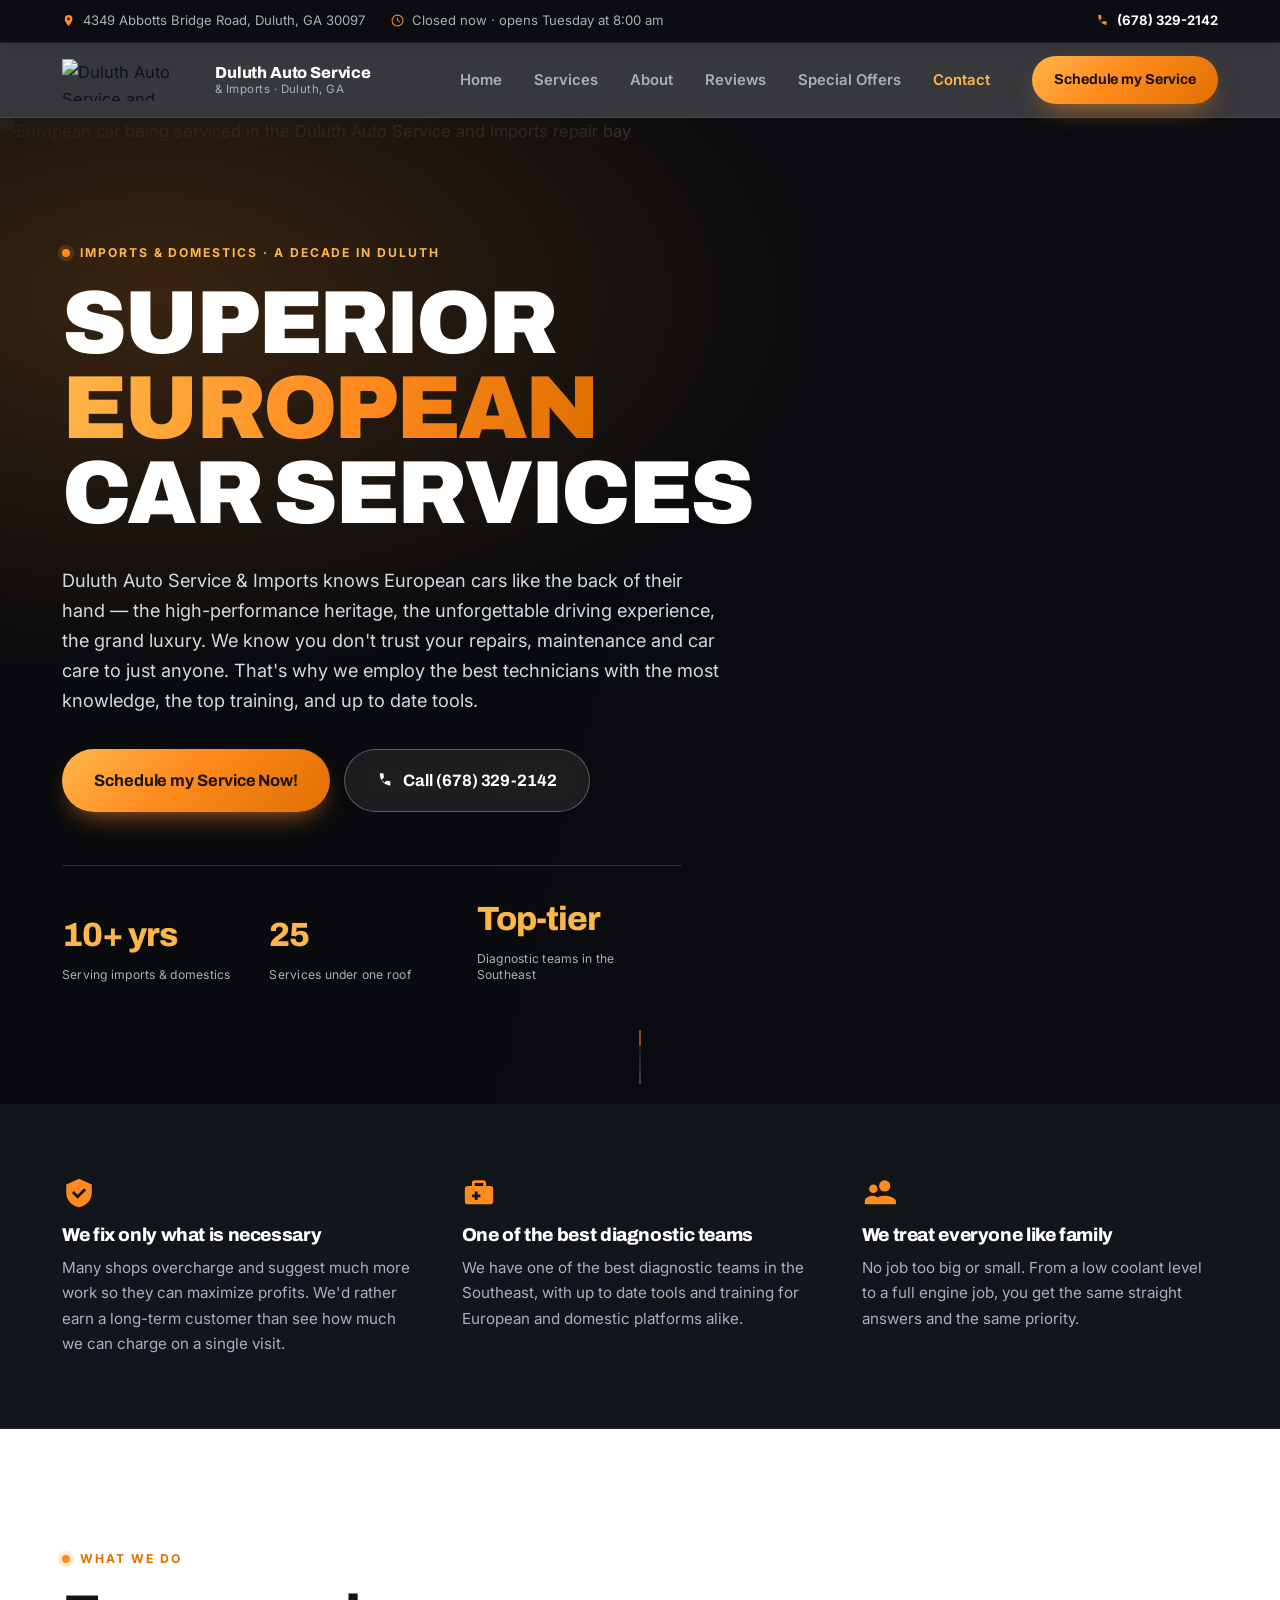
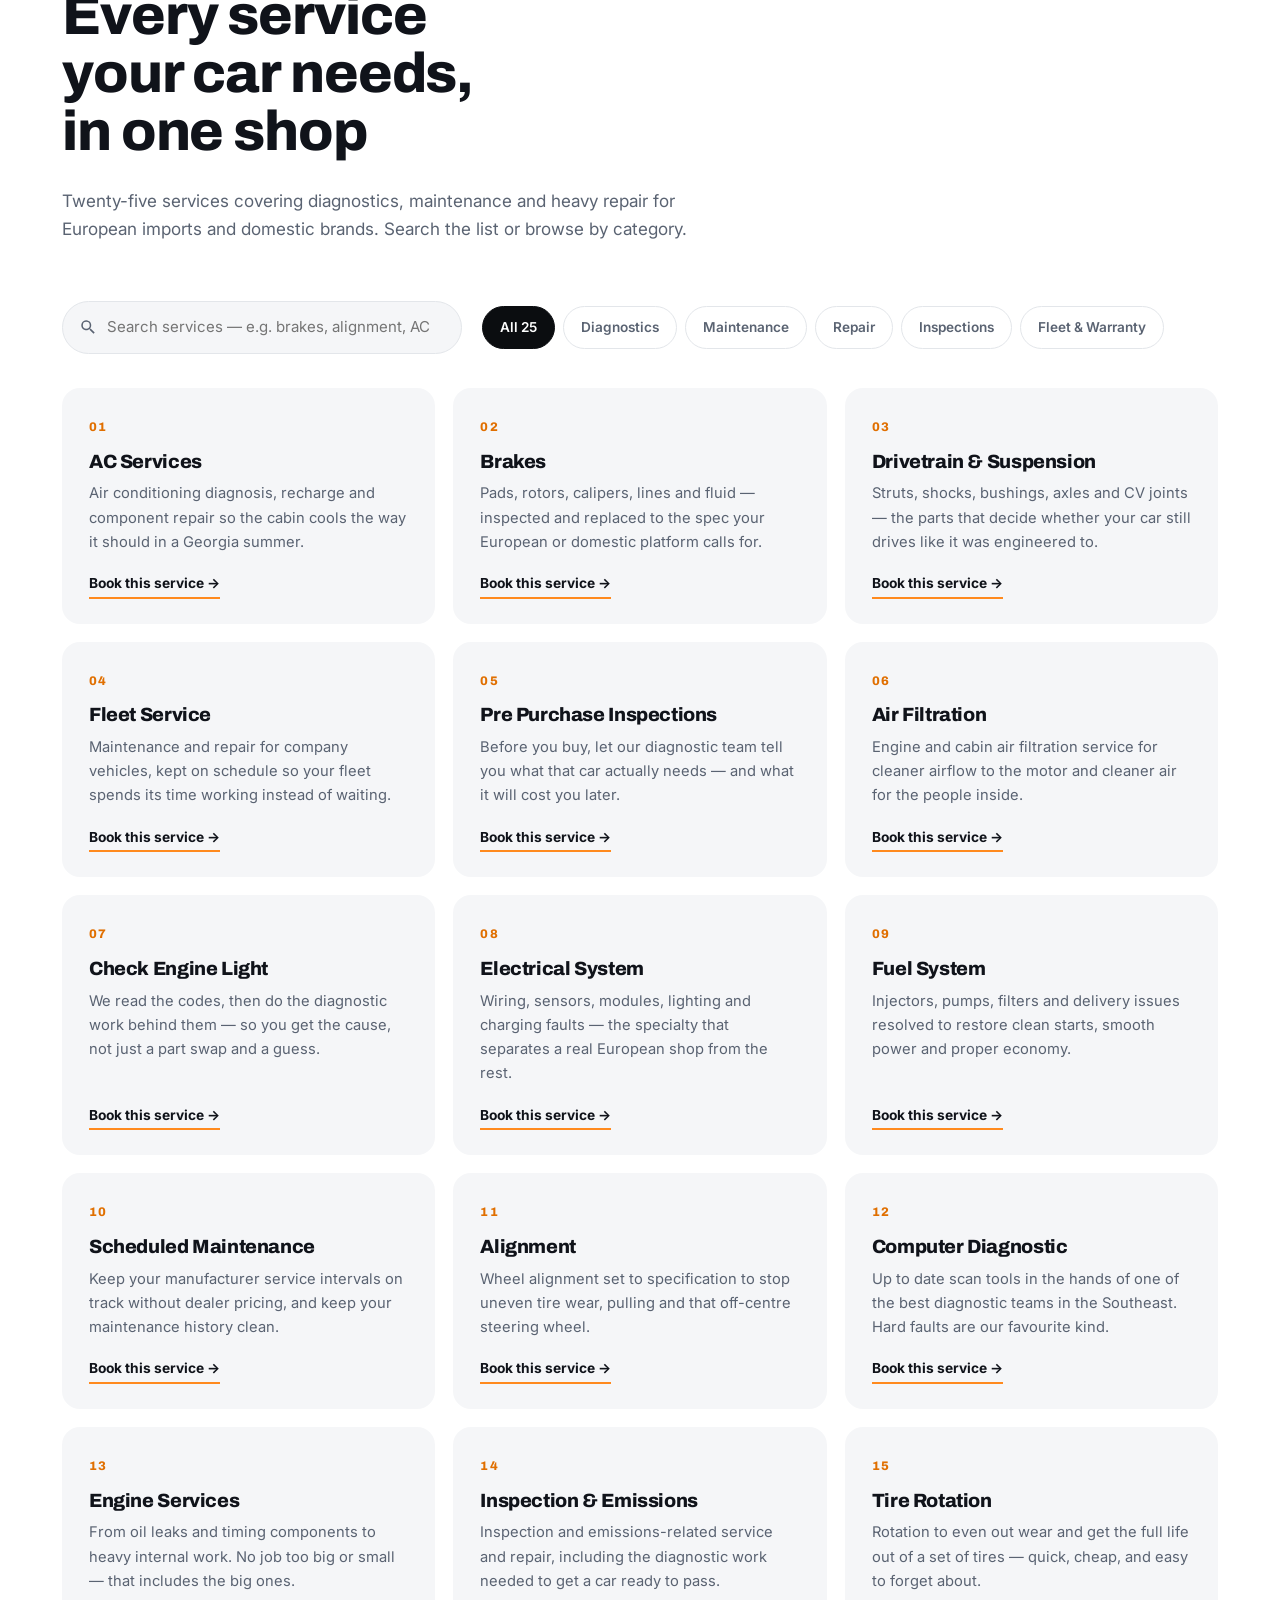
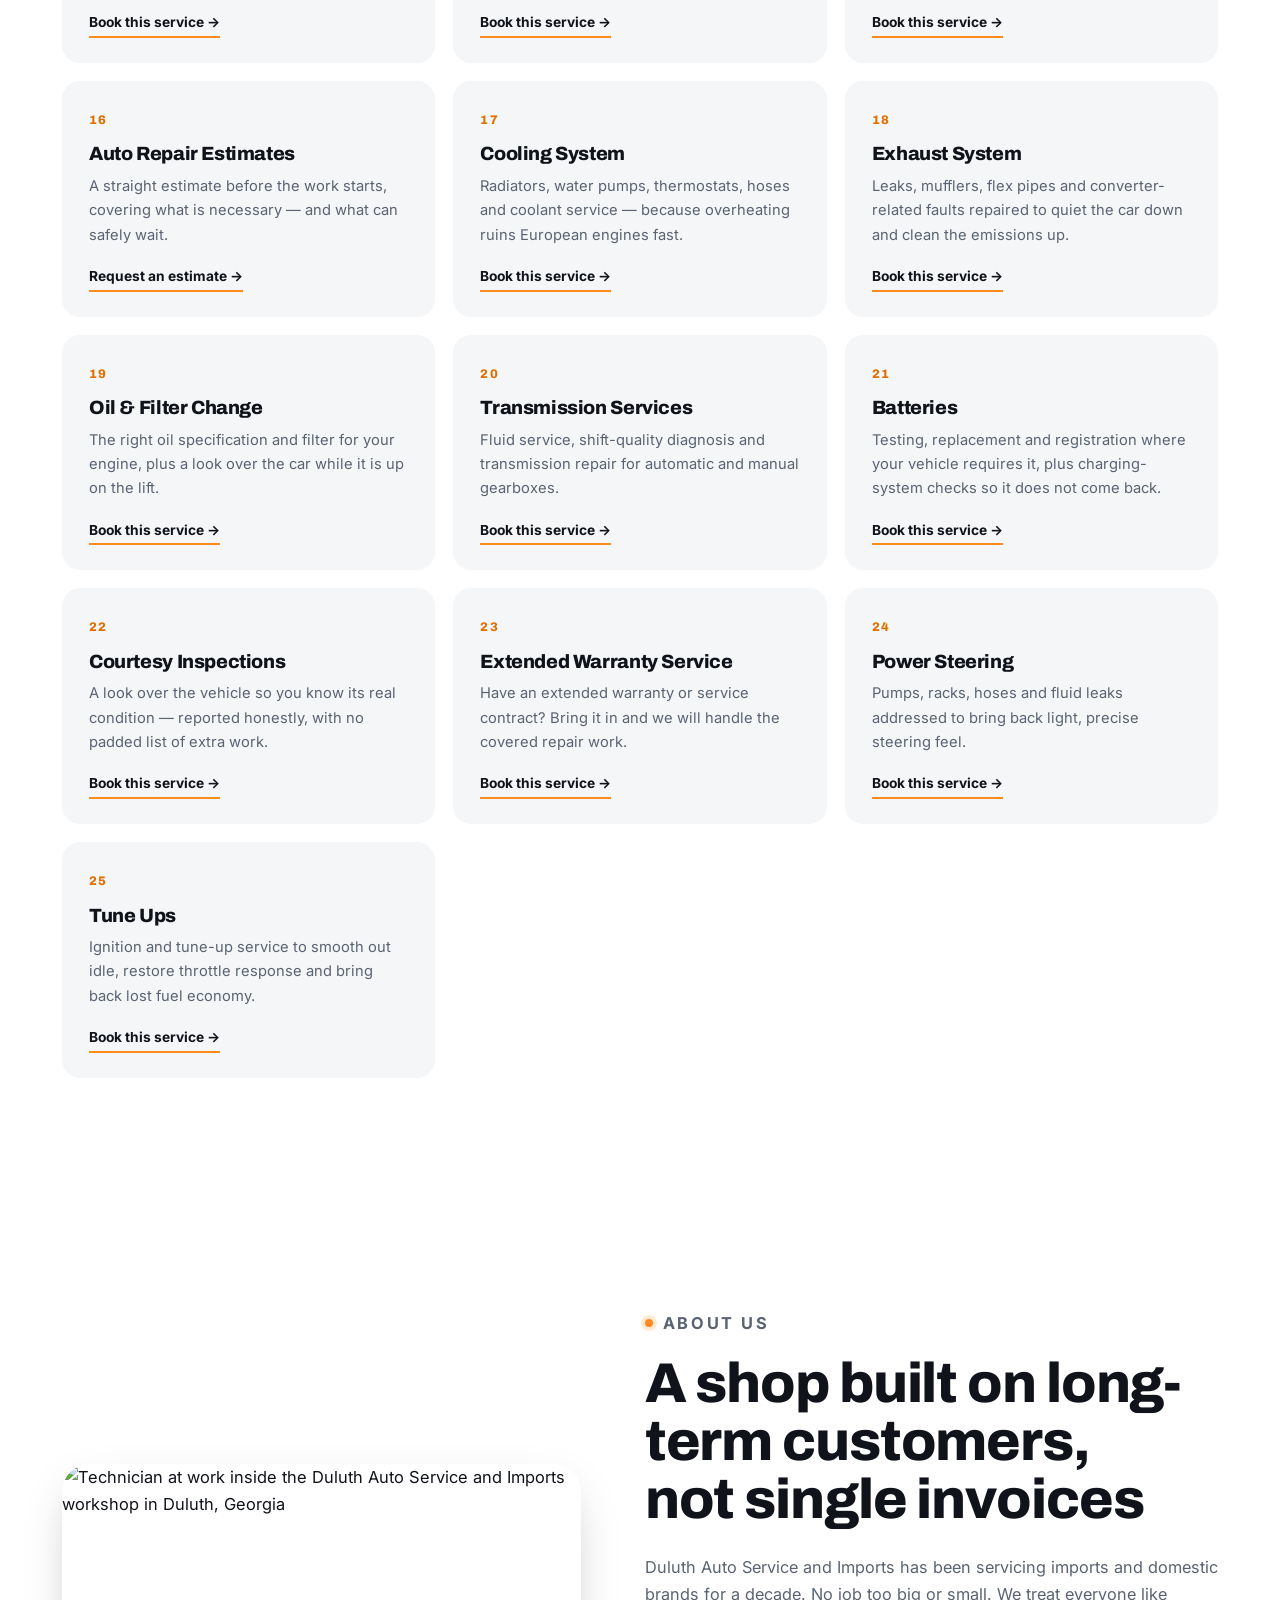
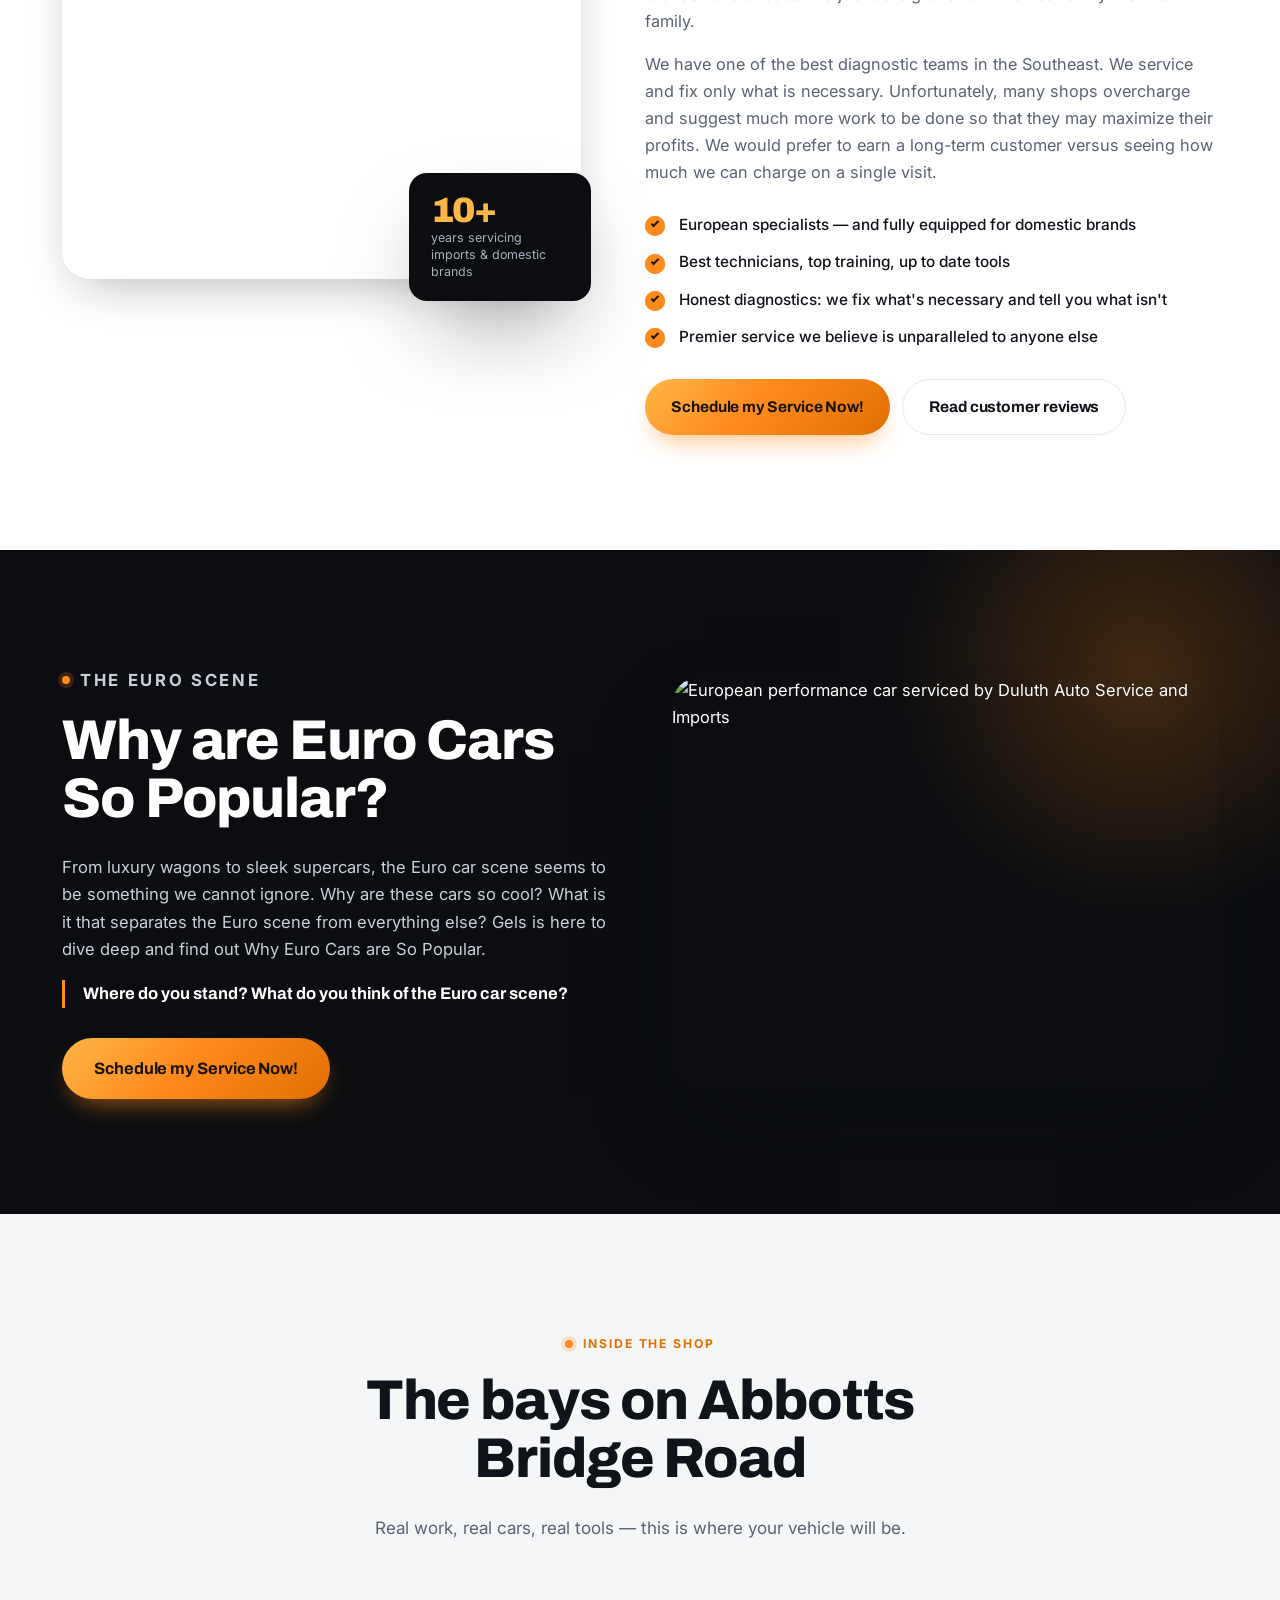
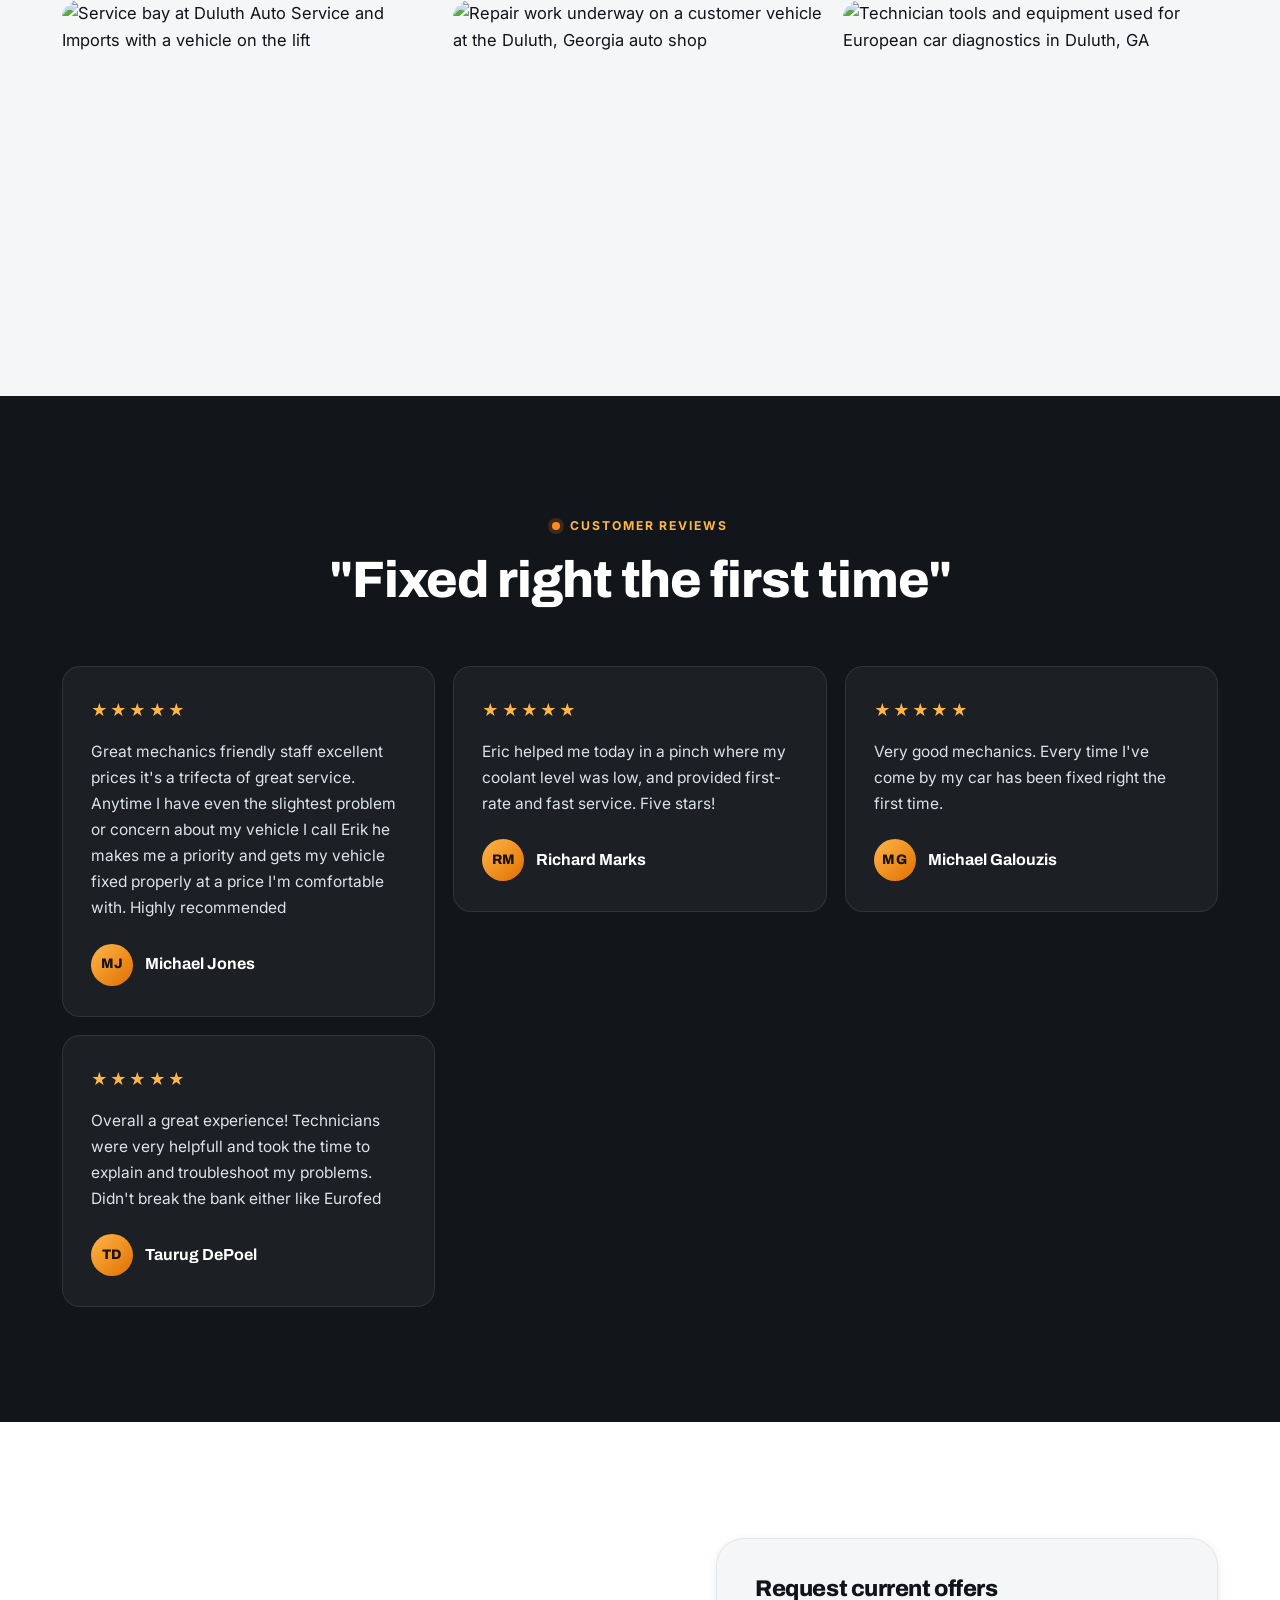
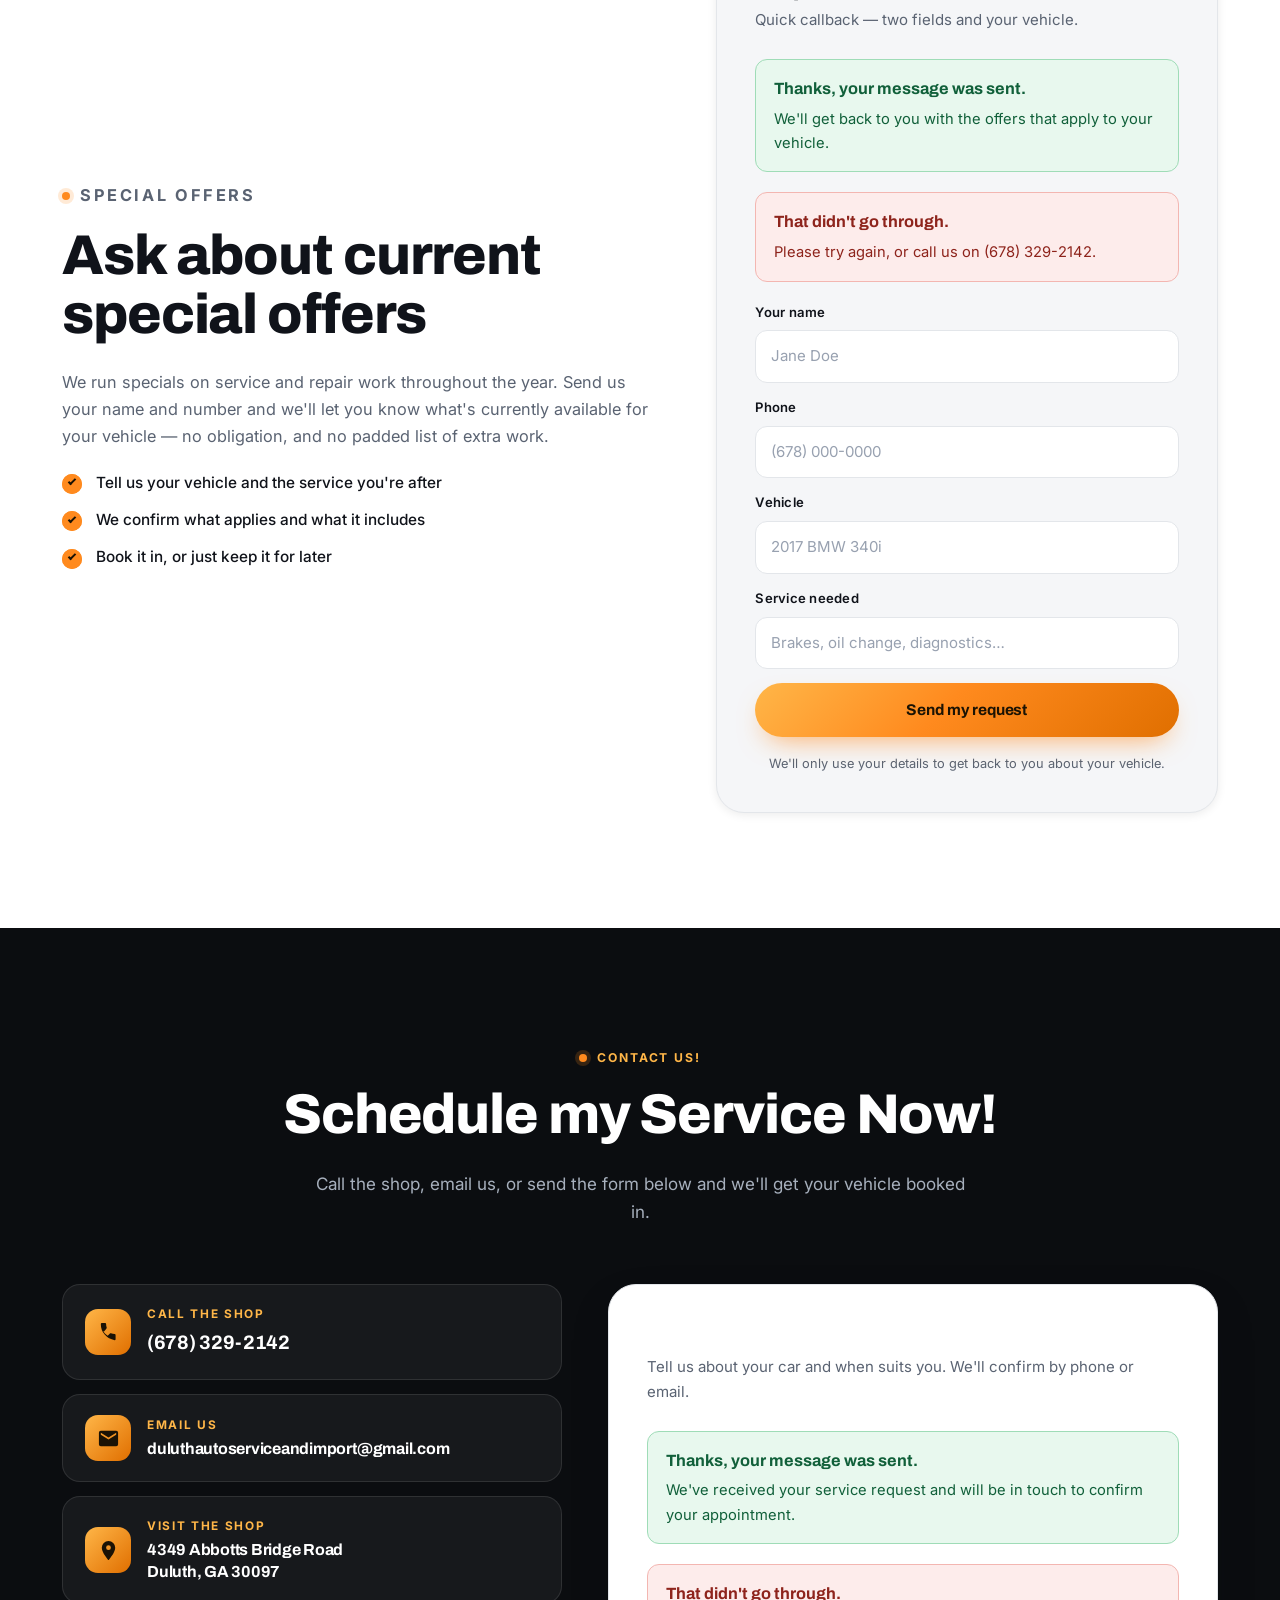
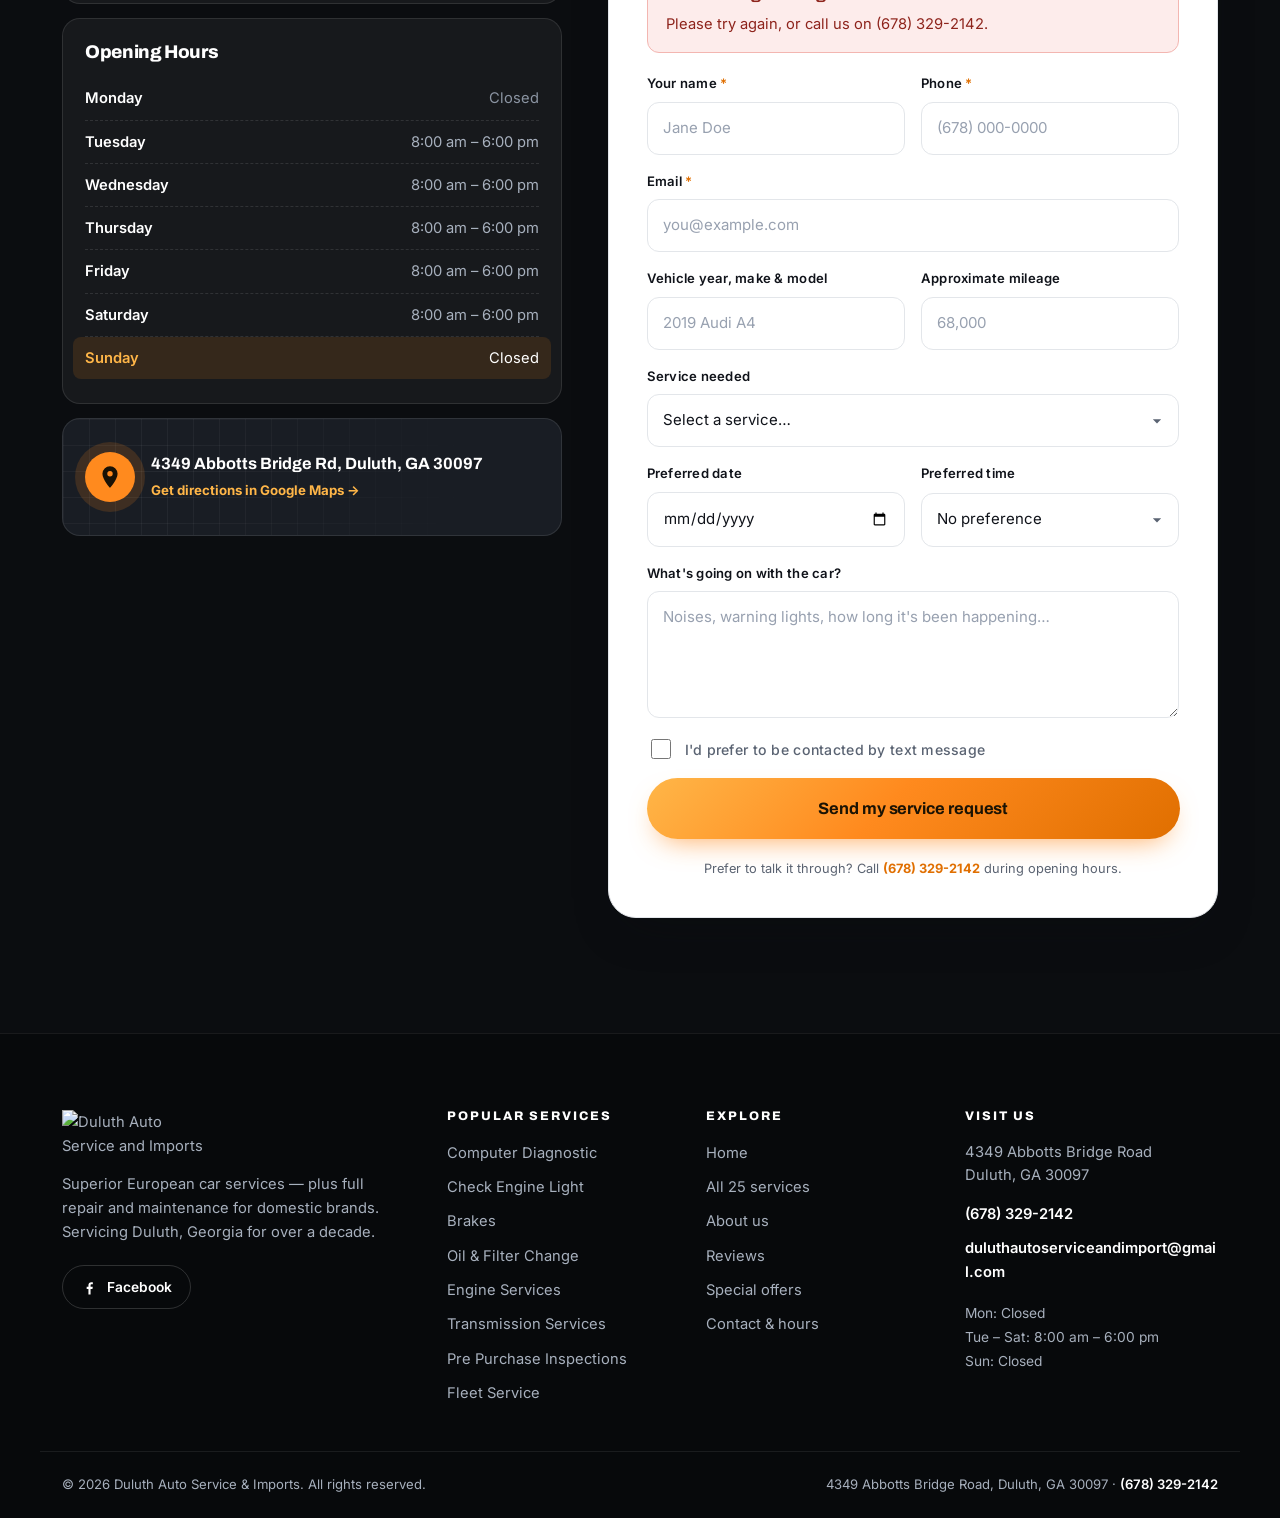
==== index.html @ 10f6bd99 "feat: website redesign" ====
<!DOCTYPE html>
<html lang="en">
<head>
<meta charset="utf-8">
<meta name="viewport" content="width=device-width, initial-scale=1">
<title>Duluth Auto Service &amp; Imports | European &amp; Domestic Auto Repair in Duluth, GA</title>
<meta name="description" content="Superior European car services in Duluth, GA. Duluth Auto Service &amp; Imports has serviced imports and domestic brands for a decade — diagnostics, brakes, engine, transmission, AC and more. Call (678) 329-2142.">
<meta name="keywords" content="European auto repair Duluth GA, import car service, auto diagnostics Duluth, brake repair, oil change, fleet service, pre purchase inspection">
<meta name="author" content="Duluth Auto Service &amp; Imports">
<meta name="theme-color" content="#0d0f12">
<link rel="canonical" href="https://www.myduluthshop.com/">

<!-- Open Graph / social -->
<meta property="og:type" content="website">
<meta property="og:site_name" content="Duluth Auto Service &amp; Imports">
<meta property="og:title" content="Duluth Auto Service &amp; Imports | Superior European Car Services">
<meta property="og:description" content="We employ the best technicians with the most knowledge, the top training, and up to date tools. Premier European and domestic auto service in Duluth, GA.">
<meta property="og:url" content="https://www.myduluthshop.com/">
<meta property="og:image" content="https://images.leadconnectorhq.com/image/f_webp/q_80/r_1200/u_https://assets.cdn.filesafe.space/kmuWt2VIVqgZykAPR1IQ/media/624079d30d799d50f3a5f91d.jpeg">
<meta name="twitter:card" content="summary_large_image">
<meta name="twitter:title" content="Duluth Auto Service &amp; Imports | Superior European Car Services">
<meta name="twitter:description" content="European and domestic auto repair in Duluth, GA. Call (678) 329-2142 to schedule your service.">
<meta name="twitter:image" content="https://images.leadconnectorhq.com/image/f_webp/q_80/r_1200/u_https://assets.cdn.filesafe.space/kmuWt2VIVqgZykAPR1IQ/media/624079d30d799d50f3a5f91d.jpeg">

<!-- Favicon placeholder -->
<link rel="icon" href="favicon.svg" type="image/svg+xml">
<link rel="apple-touch-icon" href="favicon.svg">

<link rel="preconnect" href="https://fonts.googleapis.com">
<link rel="preconnect" href="https://fonts.gstatic.com" crossorigin>
<link href="https://fonts.googleapis.com/css2?family=Archivo:wght@500;600;700;800;900&family=Inter:wght@400;500;600;700&display=swap" rel="stylesheet">
<link rel="stylesheet" href="styles.css">

<script type="application/ld+json">
{
  "@context": "https://schema.org",
  "@type": "AutoRepair",
  "name": "Duluth Auto Service & Imports",
  "description": "European and domestic auto repair, diagnostics and maintenance in Duluth, Georgia.",
  "image": "https://images.leadconnectorhq.com/image/f_webp/q_80/r_1200/u_https://assets.cdn.filesafe.space/kmuWt2VIVqgZykAPR1IQ/media/624079d30d799d50f3a5f91d.jpeg",
  "url": "https://www.myduluthshop.com/",
  "telephone": "+16783292142",
  "email": "duluthautoserviceandimport@gmail.com",
  "address": {
    "@type": "PostalAddress",
    "streetAddress": "4349 Abbotts Bridge Road",
    "addressLocality": "Duluth",
    "addressRegion": "GA",
    "postalCode": "30097",
    "addressCountry": "US"
  },
  "sameAs": ["https://www.facebook.com/DuluthAuto"],
  "openingHoursSpecification": [
    {
      "@type": "OpeningHoursSpecification",
      "dayOfWeek": ["Tuesday", "Wednesday", "Thursday", "Friday", "Saturday"],
      "opens": "08:00",
      "closes": "18:00"
    }
  ]
}
</script>
</head>
<body>

<a class="skip-link" href="#main">Skip to main content</a>

<!-- ============ TOP BAR ============ -->
<div class="topbar">
  <div class="wrap topbar__inner">
    <p class="topbar__item topbar__item--hide-sm">
      <svg class="ico" viewBox="0 0 24 24" aria-hidden="true"><path d="M12 2a7 7 0 0 0-7 7c0 5.25 7 13 7 13s7-7.75 7-13a7 7 0 0 0-7-7zm0 9.5A2.5 2.5 0 1 1 12 6.5a2.5 2.5 0 0 1 0 5z"/></svg>
      4349 Abbotts Bridge Road, Duluth, GA 30097
    </p>
    <p class="topbar__item">
      <svg class="ico" viewBox="0 0 24 24" aria-hidden="true"><path d="M12 1a11 11 0 1 0 0 22 11 11 0 0 0 0-22zm0 2a9 9 0 1 1 0 18 9 9 0 0 1 0-18zm.9 3.5h-1.8v6l5 3 .9-1.5-4.1-2.4V6.5z"/></svg>
      <span id="openStatus" class="openstatus">Tue–Sat · 8:00 am – 6:00 pm</span>
    </p>
    <a class="topbar__item topbar__phone" href="tel:+16783292142">
      <svg class="ico" viewBox="0 0 24 24" aria-hidden="true"><path d="M6.6 10.8c1 1.9 2.7 3.6 4.6 4.6l2.3-2.3c.3-.3.7-.4 1.1-.2 1.2.4 2.5.6 3.8.6.6 0 1 .4 1 1V19c0 .6-.4 1-1 1A17 17 0 0 1 4 3c0-.6.4-1 1-1h3.5c.6 0 1 .4 1 1 0 1.3.2 2.6.6 3.8.1.4 0 .8-.2 1.1l-2.3 2.9z"/></svg>
      (678) 329-2142
    </a>
  </div>
</div>

<!-- ============ HEADER ============ -->
<header class="site-header" id="siteHeader">
  <div class="wrap site-header__inner">
    <a class="brand" href="#top" aria-label="Duluth Auto Service and Imports home">
      <img class="brand__logo"
           src="https://images.leadconnectorhq.com/image/f_webp/q_80/r_320/u_https://assets.cdn.filesafe.space/kmuWt2VIVqgZykAPR1IQ/media/623e46bcfb318ded72434d4e.png"
           srcset="https://images.leadconnectorhq.com/image/f_webp/q_80/r_320/u_https://assets.cdn.filesafe.space/kmuWt2VIVqgZykAPR1IQ/media/623e46bcfb318ded72434d4e.png 320w, https://images.leadconnectorhq.com/image/f_webp/q_80/r_640/u_https://assets.cdn.filesafe.space/kmuWt2VIVqgZykAPR1IQ/media/623e46bcfb318ded72434d4e.png 640w"
           sizes="200px"
           width="200" height="60"
           alt="Duluth Auto Service and Imports logo">
      <span class="brand__text">
        <strong>Duluth Auto Service</strong>
        <em>&amp; Imports · Duluth, GA</em>
      </span>
    </a>

    <nav class="nav" id="primaryNav" aria-label="Primary">
      <ul class="nav__list">
        <li><a class="nav__link" href="#top">Home</a></li>
        <li><a class="nav__link" href="#services">Services</a></li>
        <li><a class="nav__link" href="#about">About</a></li>
        <li><a class="nav__link" href="#reviews">Reviews</a></li>
        <li><a class="nav__link" href="#offers">Special Offers</a></li>
        <li><a class="nav__link" href="#contact">Contact</a></li>
      </ul>
      <a class="btn btn--primary nav__cta" href="#contact">Schedule my Service</a>
    </nav>

    <button class="navtoggle" id="navToggle" type="button" aria-expanded="false" aria-controls="primaryNav" aria-label="Open menu">
      <span></span><span></span><span></span>
    </button>
  </div>
</header>

<main id="main">
  <span id="top"></span>

  <!-- ============ HERO ============ -->
  <section class="hero" aria-labelledby="heroTitle">
    <div class="hero__media">
      <img src="https://images.leadconnectorhq.com/image/f_webp/q_80/r_1200/u_https://assets.cdn.filesafe.space/kmuWt2VIVqgZykAPR1IQ/media/624079d30d799d50f3a5f91d.jpeg"
           srcset="https://images.leadconnectorhq.com/image/f_webp/q_80/r_640/u_https://assets.cdn.filesafe.space/kmuWt2VIVqgZykAPR1IQ/media/624079d30d799d50f3a5f91d.jpeg 640w, https://images.leadconnectorhq.com/image/f_webp/q_80/r_900/u_https://assets.cdn.filesafe.space/kmuWt2VIVqgZykAPR1IQ/media/624079d30d799d50f3a5f91d.jpeg 900w, https://images.leadconnectorhq.com/image/f_webp/q_80/r_1200/u_https://assets.cdn.filesafe.space/kmuWt2VIVqgZykAPR1IQ/media/624079d30d799d50f3a5f91d.jpeg 1200w"
           sizes="100vw"
           width="1200" height="800"
           alt="European car being serviced in the Duluth Auto Service and Imports repair bay"
           fetchpriority="high">
    </div>

    <div class="wrap hero__inner">
      <div class="hero__copy">
        <p class="eyebrow eyebrow--light">
          <span class="eyebrow__dot" aria-hidden="true"></span>
          Imports &amp; domestics · A decade in Duluth
        </p>
        <h1 id="heroTitle" class="hero__title">
          Superior <span class="grad">European</span>
          <br>Car Services
        </h1>
        <p class="hero__lede">
          Duluth Auto Service &amp; Imports knows European cars like the back of their hand — the
          high-performance heritage, the unforgettable driving experience, the grand luxury. We know
          you don't trust your repairs, maintenance and car care to just anyone. That's why we employ
          the best technicians with the most knowledge, the top training, and up to date tools.
        </p>
        <div class="hero__actions">
          <a class="btn btn--primary btn--lg" href="#contact">Schedule my Service Now!</a>
          <a class="btn btn--ghost btn--lg" href="tel:+16783292142">
            <svg class="ico" viewBox="0 0 24 24" aria-hidden="true"><path d="M6.6 10.8c1 1.9 2.7 3.6 4.6 4.6l2.3-2.3c.3-.3.7-.4 1.1-.2 1.2.4 2.5.6 3.8.6.6 0 1 .4 1 1V19c0 .6-.4 1-1 1A17 17 0 0 1 4 3c0-.6.4-1 1-1h3.5c.6 0 1 .4 1 1 0 1.3.2 2.6.6 3.8.1.4 0 .8-.2 1.1l-2.3 2.9z"/></svg>
            Call (678) 329-2142
          </a>
        </div>

        <dl class="hero__stats">
          <div class="hero__stat">
            <dt>Serving imports &amp; domestics</dt>
            <dd>10+ yrs</dd>
          </div>
          <div class="hero__stat">
            <dt>Services under one roof</dt>
            <dd>25</dd>
          </div>
          <div class="hero__stat">
            <dt>Diagnostic teams in the Southeast</dt>
            <dd>Top-tier</dd>
          </div>
        </dl>
      </div>
    </div>

    <div class="hero__scroll" aria-hidden="true">
      <span></span>
    </div>
  </section>

  <!-- ============ VALUE STRIP ============ -->
  <section class="strip" aria-label="Why choose us">
    <div class="wrap strip__grid">
      <article class="strip__item">
        <svg class="strip__ico" viewBox="0 0 24 24" aria-hidden="true"><path d="M12 2 3 6v6c0 5 3.8 9.3 9 10 5.2-.7 9-5 9-10V6l-9-4zm-1 14-4-4 1.4-1.4L11 13.2l4.6-4.6L17 10l-6 6z"/></svg>
        <h3>We fix only what is necessary</h3>
        <p>Many shops overcharge and suggest much more work so they can maximize profits. We'd rather earn a long-term customer than see how much we can charge on a single visit.</p>
      </article>
      <article class="strip__item">
        <svg class="strip__ico" viewBox="0 0 24 24" aria-hidden="true"><path d="M20 7h-3V5a2 2 0 0 0-2-2H9a2 2 0 0 0-2 2v2H4a2 2 0 0 0-2 2v9a2 2 0 0 0 2 2h16a2 2 0 0 0 2-2V9a2 2 0 0 0-2-2zM9 5h6v2H9V5zm4 10h-2v2h-2v-2H7v-2h2v-2h2v2h2v2z"/></svg>
        <h3>One of the best diagnostic teams</h3>
        <p>We have one of the best diagnostic teams in the Southeast, with up to date tools and training for European and domestic platforms alike.</p>
      </article>
      <article class="strip__item">
        <svg class="strip__ico" viewBox="0 0 24 24" aria-hidden="true"><path d="M16 11a4 4 0 1 0-4-4 4 4 0 0 0 4 4zm-8 1a3 3 0 1 0-3-3 3 3 0 0 0 3 3zm0 2c-2.3 0-6 1.2-6 3.5V20h8v-2.5c0-.9.4-1.7 1-2.4A11 11 0 0 0 8 14zm8 0c-2.7 0-8 1.3-8 4v2h16v-2c0-2.7-5.3-4-8-4z"/></svg>
        <h3>We treat everyone like family</h3>
        <p>No job too big or small. From a low coolant level to a full engine job, you get the same straight answers and the same priority.</p>
      </article>
    </div>
  </section>

  <!-- ============ SERVICES ============ -->
  <section class="section section--services" id="services" aria-labelledby="servicesTitle">
    <div class="wrap">
      <header class="sechead">
        <p class="eyebrow"><span class="eyebrow__dot" aria-hidden="true"></span> What we do</p>
        <h2 id="servicesTitle" class="sechead__title">Every service your car needs,<br>in one shop</h2>
        <p class="sechead__lede">
          Twenty-five services covering diagnostics, maintenance and heavy repair for European
          imports and domestic brands. Search the list or browse by category.
        </p>
      </header>

      <div class="svc-tools">
        <div class="svc-search">
          <svg class="ico" viewBox="0 0 24 24" aria-hidden="true"><path d="M15.5 14h-.8l-.3-.3a6.5 6.5 0 1 0-.7.7l.3.3v.8l5 5 1.5-1.5-5-5zm-6 0a4.5 4.5 0 1 1 0-9 4.5 4.5 0 0 1 0 9z"/></svg>
          <label class="sr-only" for="svcSearch">Search services</label>
          <input id="svcSearch" type="search" placeholder="Search services — e.g. brakes, alignment, AC…" autocomplete="off">
        </div>
        <div class="svc-filters" role="group" aria-label="Filter services by category">
          <button class="chip is-active" type="button" data-filter="all">All 25</button>
          <button class="chip" type="button" data-filter="diagnostics">Diagnostics</button>
          <button class="chip" type="button" data-filter="maintenance">Maintenance</button>
          <button class="chip" type="button" data-filter="repair">Repair</button>
          <button class="chip" type="button" data-filter="inspections">Inspections</button>
          <button class="chip" type="button" data-filter="fleet">Fleet &amp; Warranty</button>
        </div>
      </div>

      <ul class="svc-grid" id="svcGrid">
        <li class="svc" data-cat="repair" data-name="AC Services air conditioning cooling cabin">
          <span class="svc__num">01</span>
          <h3 class="svc__title">AC Services</h3>
          <p class="svc__text">Air conditioning diagnosis, recharge and component repair so the cabin cools the way it should in a Georgia summer.</p>
          <a class="svc__link" href="#contact">Book this service</a>
        </li>
        <li class="svc" data-cat="repair" data-name="Brakes pads rotors calipers stopping">
          <span class="svc__num">02</span>
          <h3 class="svc__title">Brakes</h3>
          <p class="svc__text">Pads, rotors, calipers, lines and fluid — inspected and replaced to the spec your European or domestic platform calls for.</p>
          <a class="svc__link" href="#contact">Book this service</a>
        </li>
        <li class="svc" data-cat="repair" data-name="Drivetrain Suspension struts shocks axles CV">
          <span class="svc__num">03</span>
          <h3 class="svc__title">Drivetrain &amp; Suspension</h3>
          <p class="svc__text">Struts, shocks, bushings, axles and CV joints — the parts that decide whether your car still drives like it was engineered to.</p>
          <a class="svc__link" href="#contact">Book this service</a>
        </li>
        <li class="svc" data-cat="fleet" data-name="Fleet Service commercial vans company vehicles">
          <span class="svc__num">04</span>
          <h3 class="svc__title">Fleet Service</h3>
          <p class="svc__text">Maintenance and repair for company vehicles, kept on schedule so your fleet spends its time working instead of waiting.</p>
          <a class="svc__link" href="#contact">Book this service</a>
        </li>
        <li class="svc" data-cat="inspections" data-name="Pre Purchase Inspections used car buying check">
          <span class="svc__num">05</span>
          <h3 class="svc__title">Pre Purchase Inspections</h3>
          <p class="svc__text">Before you buy, let our diagnostic team tell you what that car actually needs — and what it will cost you later.</p>
          <a class="svc__link" href="#contact">Book this service</a>
        </li>
        <li class="svc" data-cat="maintenance" data-name="Air Filtration cabin engine air filter">
          <span class="svc__num">06</span>
          <h3 class="svc__title">Air Filtration</h3>
          <p class="svc__text">Engine and cabin air filtration service for cleaner airflow to the motor and cleaner air for the people inside.</p>
          <a class="svc__link" href="#contact">Book this service</a>
        </li>
        <li class="svc" data-cat="diagnostics" data-name="Check Engine Light warning codes scan">
          <span class="svc__num">07</span>
          <h3 class="svc__title">Check Engine Light</h3>
          <p class="svc__text">We read the codes, then do the diagnostic work behind them — so you get the cause, not just a part swap and a guess.</p>
          <a class="svc__link" href="#contact">Book this service</a>
        </li>
        <li class="svc" data-cat="diagnostics" data-name="Electrical System wiring sensors modules lighting">
          <span class="svc__num">08</span>
          <h3 class="svc__title">Electrical System</h3>
          <p class="svc__text">Wiring, sensors, modules, lighting and charging faults — the specialty that separates a real European shop from the rest.</p>
          <a class="svc__link" href="#contact">Book this service</a>
        </li>
        <li class="svc" data-cat="repair" data-name="Fuel System injectors pump filter delivery">
          <span class="svc__num">09</span>
          <h3 class="svc__title">Fuel System</h3>
          <p class="svc__text">Injectors, pumps, filters and delivery issues resolved to restore clean starts, smooth power and proper economy.</p>
          <a class="svc__link" href="#contact">Book this service</a>
        </li>
        <li class="svc" data-cat="maintenance" data-name="Scheduled Maintenance factory service intervals">
          <span class="svc__num">10</span>
          <h3 class="svc__title">Scheduled Maintenance</h3>
          <p class="svc__text">Keep your manufacturer service intervals on track without dealer pricing, and keep your maintenance history clean.</p>
          <a class="svc__link" href="#contact">Book this service</a>
        </li>
        <li class="svc" data-cat="repair" data-name="Alignment wheel alignment steering tire wear">
          <span class="svc__num">11</span>
          <h3 class="svc__title">Alignment</h3>
          <p class="svc__text">Wheel alignment set to specification to stop uneven tire wear, pulling and that off-centre steering wheel.</p>
          <a class="svc__link" href="#contact">Book this service</a>
        </li>
        <li class="svc" data-cat="diagnostics" data-name="Computer Diagnostic scan tool module coding">
          <span class="svc__num">12</span>
          <h3 class="svc__title">Computer Diagnostic</h3>
          <p class="svc__text">Up to date scan tools in the hands of one of the best diagnostic teams in the Southeast. Hard faults are our favourite kind.</p>
          <a class="svc__link" href="#contact">Book this service</a>
        </li>
        <li class="svc" data-cat="repair" data-name="Engine Services timing gaskets leaks rebuild">
          <span class="svc__num">13</span>
          <h3 class="svc__title">Engine Services</h3>
          <p class="svc__text">From oil leaks and timing components to heavy internal work. No job too big or small — that includes the big ones.</p>
          <a class="svc__link" href="#contact">Book this service</a>
        </li>
        <li class="svc" data-cat="inspections" data-name="Inspection Emissions Georgia test">
          <span class="svc__num">14</span>
          <h3 class="svc__title">Inspection &amp; Emissions</h3>
          <p class="svc__text">Inspection and emissions-related service and repair, including the diagnostic work needed to get a car ready to pass.</p>
          <a class="svc__link" href="#contact">Book this service</a>
        </li>
        <li class="svc" data-cat="maintenance" data-name="Tire Rotation tires balance wear">
          <span class="svc__num">15</span>
          <h3 class="svc__title">Tire Rotation</h3>
          <p class="svc__text">Rotation to even out wear and get the full life out of a set of tires — quick, cheap, and easy to forget about.</p>
          <a class="svc__link" href="#contact">Book this service</a>
        </li>
        <li class="svc" data-cat="inspections" data-name="Auto Repair Estimates quote pricing">
          <span class="svc__num">16</span>
          <h3 class="svc__title">Auto Repair Estimates</h3>
          <p class="svc__text">A straight estimate before the work starts, covering what is necessary — and what can safely wait.</p>
          <a class="svc__link" href="#contact">Request an estimate</a>
        </li>
        <li class="svc" data-cat="repair" data-name="Cooling System radiator coolant water pump overheating">
          <span class="svc__num">17</span>
          <h3 class="svc__title">Cooling System</h3>
          <p class="svc__text">Radiators, water pumps, thermostats, hoses and coolant service — because overheating ruins European engines fast.</p>
          <a class="svc__link" href="#contact">Book this service</a>
        </li>
        <li class="svc" data-cat="repair" data-name="Exhaust System muffler catalytic converter leak">
          <span class="svc__num">18</span>
          <h3 class="svc__title">Exhaust System</h3>
          <p class="svc__text">Leaks, mufflers, flex pipes and converter-related faults repaired to quiet the car down and clean the emissions up.</p>
          <a class="svc__link" href="#contact">Book this service</a>
        </li>
        <li class="svc" data-cat="maintenance" data-name="Oil Filter Change synthetic service">
          <span class="svc__num">19</span>
          <h3 class="svc__title">Oil &amp; Filter Change</h3>
          <p class="svc__text">The right oil specification and filter for your engine, plus a look over the car while it is up on the lift.</p>
          <a class="svc__link" href="#contact">Book this service</a>
        </li>
        <li class="svc" data-cat="repair" data-name="Transmission Services fluid service shifting gearbox">
          <span class="svc__num">20</span>
          <h3 class="svc__title">Transmission Services</h3>
          <p class="svc__text">Fluid service, shift-quality diagnosis and transmission repair for automatic and manual gearboxes.</p>
          <a class="svc__link" href="#contact">Book this service</a>
        </li>
        <li class="svc" data-cat="maintenance" data-name="Batteries battery charging starting no start">
          <span class="svc__num">21</span>
          <h3 class="svc__title">Batteries</h3>
          <p class="svc__text">Testing, replacement and registration where your vehicle requires it, plus charging-system checks so it does not come back.</p>
          <a class="svc__link" href="#contact">Book this service</a>
        </li>
        <li class="svc" data-cat="inspections" data-name="Courtesy Inspections free check over">
          <span class="svc__num">22</span>
          <h3 class="svc__title">Courtesy Inspections</h3>
          <p class="svc__text">A look over the vehicle so you know its real condition — reported honestly, with no padded list of extra work.</p>
          <a class="svc__link" href="#contact">Book this service</a>
        </li>
        <li class="svc" data-cat="fleet" data-name="Extended Warranty Service third party claims">
          <span class="svc__num">23</span>
          <h3 class="svc__title">Extended Warranty Service</h3>
          <p class="svc__text">Have an extended warranty or service contract? Bring it in and we will handle the covered repair work.</p>
          <a class="svc__link" href="#contact">Book this service</a>
        </li>
        <li class="svc" data-cat="repair" data-name="Power Steering rack pump fluid leak">
          <span class="svc__num">24</span>
          <h3 class="svc__title">Power Steering</h3>
          <p class="svc__text">Pumps, racks, hoses and fluid leaks addressed to bring back light, precise steering feel.</p>
          <a class="svc__link" href="#contact">Book this service</a>
        </li>
        <li class="svc" data-cat="maintenance" data-name="Tune Ups spark plugs ignition performance">
          <span class="svc__num">25</span>
          <h3 class="svc__title">Tune Ups</h3>
          <p class="svc__text">Ignition and tune-up service to smooth out idle, restore throttle response and bring back lost fuel economy.</p>
          <a class="svc__link" href="#contact">Book this service</a>
        </li>
      </ul>

      <p class="svc-empty" id="svcEmpty" hidden>
        No service matches that search. <a href="#contact">Tell us what your car needs</a> and we'll take a look.
      </p>
    </div>
  </section>

  <!-- ============ ABOUT ============ -->
  <section class="section section--about" id="about" aria-labelledby="aboutTitle">
    <div class="wrap about__grid">
      <div class="about__media">
        <img src="https://images.leadconnectorhq.com/image/f_webp/q_80/r_900/u_https://assets.cdn.filesafe.space/kmuWt2VIVqgZykAPR1IQ/media/62407d690d799d8069a5fa3f.jpeg"
             srcset="https://images.leadconnectorhq.com/image/f_webp/q_80/r_640/u_https://assets.cdn.filesafe.space/kmuWt2VIVqgZykAPR1IQ/media/62407d690d799d8069a5fa3f.jpeg 640w, https://images.leadconnectorhq.com/image/f_webp/q_80/r_900/u_https://assets.cdn.filesafe.space/kmuWt2VIVqgZykAPR1IQ/media/62407d690d799d8069a5fa3f.jpeg 900w, https://images.leadconnectorhq.com/image/f_webp/q_80/r_1200/u_https://assets.cdn.filesafe.space/kmuWt2VIVqgZykAPR1IQ/media/62407d690d799d8069a5fa3f.jpeg 1200w"
             sizes="(max-width: 900px) 100vw, 46vw"
             width="900" height="700"
             loading="lazy"
             alt="Technician at work inside the Duluth Auto Service and Imports workshop in Duluth, Georgia">
        <div class="about__badge">
          <strong>10+</strong>
          <span>years servicing imports &amp; domestic brands</span>
        </div>
      </div>

      <div class="about__copy">
        <p class="eyebrow"><span class="eyebrow__dot" aria-hidden="true"></span> About us</p>
        <h2 class="sechead__title">A shop built on long-term customers,<br>not single invoices</h2>
        <p>
          Duluth Auto Service and Imports has been servicing imports and domestic brands for a decade.
          No job too big or small. We treat everyone like family.
        </p>
        <p>
          We have one of the best diagnostic teams in the Southeast. We service and fix only what is
          necessary. Unfortunately, many shops overcharge and suggest much more work to be done so that
          they may maximize their profits. We would prefer to earn a long-term customer versus seeing
          how much we can charge on a single visit.
        </p>
        <ul class="ticks">
          <li>European specialists — and fully equipped for domestic brands</li>
          <li>Best technicians, top training, up to date tools</li>
          <li>Honest diagnostics: we fix what's necessary and tell you what isn't</li>
          <li>Premier service we believe is unparalleled to anyone else</li>
        </ul>
        <div class="about__actions">
          <a class="btn btn--primary" href="#contact">Schedule my Service Now!</a>
          <a class="btn btn--line" href="#reviews">Read customer reviews</a>
        </div>
      </div>
    </div>
  </section>

  <!-- ============ EURO FEATURE ============ -->
  <section class="section section--euro" aria-labelledby="euroTitle">
    <div class="wrap euro__grid">
      <div class="euro__copy">
        <p class="eyebrow eyebrow--light"><span class="eyebrow__dot" aria-hidden="true"></span> The Euro scene</p>
        <h2 id="euroTitle" class="sechead__title">Why are Euro Cars<br>So Popular?</h2>
        <p>
          From luxury wagons to sleek supercars, the Euro car scene seems to be something we cannot
          ignore. Why are these cars so cool? What is it that separates the Euro scene from everything
          else? Gels is here to dive deep and find out Why Euro Cars are So Popular.
        </p>
        <p class="euro__ask">Where do you stand? What do you think of the Euro car scene?</p>
        <a class="btn btn--primary btn--lg" href="#contact">Schedule my Service Now!</a>
      </div>
      <div class="euro__media">
        <img src="https://images.leadconnectorhq.com/image/f_webp/q_80/r_900/u_https://assets.cdn.filesafe.space/kmuWt2VIVqgZykAPR1IQ/media/623a3339c6aa203ff26367ad.jpeg"
             srcset="https://images.leadconnectorhq.com/image/f_webp/q_80/r_640/u_https://assets.cdn.filesafe.space/kmuWt2VIVqgZykAPR1IQ/media/623a3339c6aa203ff26367ad.jpeg 640w, https://images.leadconnectorhq.com/image/f_webp/q_80/r_900/u_https://assets.cdn.filesafe.space/kmuWt2VIVqgZykAPR1IQ/media/623a3339c6aa203ff26367ad.jpeg 900w, https://images.leadconnectorhq.com/image/f_webp/q_80/r_1200/u_https://assets.cdn.filesafe.space/kmuWt2VIVqgZykAPR1IQ/media/623a3339c6aa203ff26367ad.jpeg 1200w"
             sizes="(max-width: 900px) 100vw, 48vw"
             width="900" height="650"
             loading="lazy"
             alt="European performance car serviced by Duluth Auto Service and Imports">
      </div>
    </div>
  </section>

  <!-- ============ SHOP GALLERY ============ -->
  <section class="section section--gallery" aria-labelledby="galleryTitle">
    <div class="wrap">
      <header class="sechead sechead--center">
        <p class="eyebrow"><span class="eyebrow__dot" aria-hidden="true"></span> Inside the shop</p>
        <h2 id="galleryTitle" class="sechead__title">The bays on Abbotts Bridge Road</h2>
        <p class="sechead__lede">Real work, real cars, real tools — this is where your vehicle will be.</p>
      </header>

      <div class="gallery">
        <figure class="gallery__item">
          <img src="https://images.leadconnectorhq.com/image/f_webp/q_80/r_768/u_https://assets.cdn.filesafe.space/kmuWt2VIVqgZykAPR1IQ/media/62407cb80d799da77ca5f980.jpeg"
               srcset="https://images.leadconnectorhq.com/image/f_webp/q_80/r_640/u_https://assets.cdn.filesafe.space/kmuWt2VIVqgZykAPR1IQ/media/62407cb80d799da77ca5f980.jpeg 640w, https://images.leadconnectorhq.com/image/f_webp/q_80/r_768/u_https://assets.cdn.filesafe.space/kmuWt2VIVqgZykAPR1IQ/media/62407cb80d799da77ca5f980.jpeg 768w, https://images.leadconnectorhq.com/image/f_webp/q_80/r_900/u_https://assets.cdn.filesafe.space/kmuWt2VIVqgZykAPR1IQ/media/62407cb80d799da77ca5f980.jpeg 900w"
               sizes="(max-width: 700px) 100vw, 33vw"
               width="768" height="560" loading="lazy"
               alt="Service bay at Duluth Auto Service and Imports with a vehicle on the lift">
        </figure>
        <figure class="gallery__item">
          <img src="https://images.leadconnectorhq.com/image/f_webp/q_80/r_768/u_https://assets.cdn.filesafe.space/kmuWt2VIVqgZykAPR1IQ/media/62407d050d799d176ba5fa3e.jpeg"
               srcset="https://images.leadconnectorhq.com/image/f_webp/q_80/r_640/u_https://assets.cdn.filesafe.space/kmuWt2VIVqgZykAPR1IQ/media/62407d050d799d176ba5fa3e.jpeg 640w, https://images.leadconnectorhq.com/image/f_webp/q_80/r_768/u_https://assets.cdn.filesafe.space/kmuWt2VIVqgZykAPR1IQ/media/62407d050d799d176ba5fa3e.jpeg 768w, https://images.leadconnectorhq.com/image/f_webp/q_80/r_900/u_https://assets.cdn.filesafe.space/kmuWt2VIVqgZykAPR1IQ/media/62407d050d799d176ba5fa3e.jpeg 900w"
               sizes="(max-width: 700px) 100vw, 33vw"
               width="768" height="560" loading="lazy"
               alt="Repair work underway on a customer vehicle at the Duluth, Georgia auto shop">
        </figure>
        <figure class="gallery__item">
          <img src="https://images.leadconnectorhq.com/image/f_webp/q_80/r_768/u_https://assets.cdn.filesafe.space/kmuWt2VIVqgZykAPR1IQ/media/62407d050d799d69d3a5fa3d.jpeg"
               srcset="https://images.leadconnectorhq.com/image/f_webp/q_80/r_640/u_https://assets.cdn.filesafe.space/kmuWt2VIVqgZykAPR1IQ/media/62407d050d799d69d3a5fa3d.jpeg 640w, https://images.leadconnectorhq.com/image/f_webp/q_80/r_768/u_https://assets.cdn.filesafe.space/kmuWt2VIVqgZykAPR1IQ/media/62407d050d799d69d3a5fa3d.jpeg 768w, https://images.leadconnectorhq.com/image/f_webp/q_80/r_900/u_https://assets.cdn.filesafe.space/kmuWt2VIVqgZykAPR1IQ/media/62407d050d799d69d3a5fa3d.jpeg 900w"
               sizes="(max-width: 700px) 100vw, 33vw"
               width="768" height="560" loading="lazy"
               alt="Technician tools and equipment used for European car diagnostics in Duluth, GA">
        </figure>
      </div>
    </div>
  </section>

  <!-- ============ REVIEWS ============ -->
  <section class="section section--reviews" id="reviews" aria-labelledby="reviewsTitle">
    <div class="wrap">
      <header class="sechead sechead--center">
        <p class="eyebrow eyebrow--light"><span class="eyebrow__dot" aria-hidden="true"></span> Customer reviews</p>
        <h2 id="reviewsTitle" class="sechead__title">"Fixed right the first time"</h2>
      </header>

      <div class="reviews">
        <figure class="review">
          <div class="review__stars" aria-label="5 out of 5 stars">★★★★★</div>
          <blockquote>
            <p>Great mechanics friendly staff excellent prices it's a trifecta of great service. Anytime I have even the slightest problem or concern about my vehicle I call Erik he makes me a priority and gets my vehicle fixed properly at a price I'm comfortable with. Highly recommended</p>
          </blockquote>
          <figcaption class="review__by">
            <span class="review__avatar" aria-hidden="true">MJ</span>
            <span class="review__name">Michael Jones</span>
          </figcaption>
        </figure>

        <figure class="review">
          <div class="review__stars" aria-label="5 out of 5 stars">★★★★★</div>
          <blockquote>
            <p>Eric helped me today in a pinch where my coolant level was low, and provided first-rate and fast service. Five stars!</p>
          </blockquote>
          <figcaption class="review__by">
            <span class="review__avatar" aria-hidden="true">RM</span>
            <span class="review__name">Richard Marks</span>
          </figcaption>
        </figure>

        <figure class="review">
          <div class="review__stars" aria-label="5 out of 5 stars">★★★★★</div>
          <blockquote>
            <p>Very good mechanics. Every time I've come by my car has been fixed right the first time.</p>
          </blockquote>
          <figcaption class="review__by">
            <span class="review__avatar" aria-hidden="true">MG</span>
            <span class="review__name">Michael Galouzis</span>
          </figcaption>
        </figure>

        <figure class="review">
          <div class="review__stars" aria-label="5 out of 5 stars">★★★★★</div>
          <blockquote>
            <p>Overall a great experience! Technicians were very helpfull and took the time to explain and troubleshoot my problems. Didn't break the bank either like Eurofed</p>
          </blockquote>
          <figcaption class="review__by">
            <span class="review__avatar" aria-hidden="true">TD</span>
            <span class="review__name">Taurug DePoel</span>
          </figcaption>
        </figure>
      </div>
    </div>
  </section>

  <!-- ============ SPECIAL OFFERS ============ -->
  <section class="section section--offers" id="offers" aria-labelledby="offersTitle">
    <div class="wrap offers__grid">
      <div class="offers__copy">
        <p class="eyebrow"><span class="eyebrow__dot" aria-hidden="true"></span> Special offers</p>
        <h2 id="offersTitle" class="sechead__title">Ask about current<br>special offers</h2>
        <p>
          We run specials on service and repair work throughout the year. Send us your name and
          number and we'll let you know what's currently available for your vehicle — no obligation,
          and no padded list of extra work.
        </p>
        <ul class="ticks ticks--tight">
          <li>Tell us your vehicle and the service you're after</li>
          <li>We confirm what applies and what it includes</li>
          <li>Book it in, or just keep it for later</li>
        </ul>
      </div>

      <!-- FORM 1: Offers / callback -->
      <div class="card card--form">
        <h3 class="card__title">Request current offers</h3>
        <p class="card__sub">Quick callback — two fields and your vehicle.</p>

        <div class="formnote formnote--ok" data-success hidden role="status">
          <strong>Thanks, your message was sent.</strong>
          <span>We'll get back to you with the offers that apply to your vehicle.</span>
        </div>
        <div class="formnote formnote--err" data-error hidden role="alert">
          <strong>That didn't go through.</strong>
          <span>Please try again, or call us on (678) 329-2142.</span>
        </div>

        <form class="form form--compact"
              method="POST"
              action="https://vision.leadrai.com/api/forms/425c77749fe5fc020f03ada3ad5ccc97"
              data-leadr-form
              novalidate>
          <input type="hidden" name="_form" value="Special offers">
          <input type="hidden" name="_page" value="" data-page-field>
          <input type="text" name="_gotcha" tabindex="-1" autocomplete="off" style="display:none">

          <div class="field">
            <label for="o-name">Your name</label>
            <input id="o-name" type="text" name="name" required autocomplete="name" placeholder="Jane Doe">
          </div>
          <div class="field">
            <label for="o-phone">Phone</label>
            <input id="o-phone" type="tel" name="phone" required autocomplete="tel" placeholder="(678) 000-0000">
          </div>
          <div class="field">
            <label for="o-vehicle">Vehicle</label>
            <input id="o-vehicle" type="text" name="Vehicle" autocomplete="off" placeholder="2017 BMW 340i">
          </div>
          <div class="field">
            <label for="o-service">Service needed</label>
            <input id="o-service" type="text" name="Service needed" autocomplete="off" placeholder="Brakes, oil change, diagnostics…">
          </div>

          <button class="btn btn--primary btn--full" type="submit">Send my request</button>
          <p class="form__fine">We'll only use your details to get back to you about your vehicle.</p>
        </form>
      </div>
    </div>
  </section>

  <!-- ============ HOURS + CONTACT ============ -->
  <section class="section section--contact" id="contact" aria-labelledby="contactTitle">
    <div class="wrap">
      <header class="sechead sechead--center">
        <p class="eyebrow eyebrow--light"><span class="eyebrow__dot" aria-hidden="true"></span> Contact us!</p>
        <h2 id="contactTitle" class="sechead__title">Schedule my Service Now!</h2>
        <p class="sechead__lede">
          Call the shop, email us, or send the form below and we'll get your vehicle booked in.
        </p>
      </header>

      <div class="contact__grid">
        <!-- Details column -->
        <div class="contact__info">
          <a class="infocard infocard--link" href="tel:+16783292142">
            <span class="infocard__ico" aria-hidden="true">
              <svg viewBox="0 0 24 24"><path d="M6.6 10.8c1 1.9 2.7 3.6 4.6 4.6l2.3-2.3c.3-.3.7-.4 1.1-.2 1.2.4 2.5.6 3.8.6.6 0 1 .4 1 1V19c0 .6-.4 1-1 1A17 17 0 0 1 4 3c0-.6.4-1 1-1h3.5c.6 0 1 .4 1 1 0 1.3.2 2.6.6 3.8.1.4 0 .8-.2 1.1l-2.3 2.9z"/></svg>
            </span>
            <span class="infocard__body">
              <span class="infocard__label">Call the shop</span>
              <span class="infocard__value">(678) 329-2142</span>
            </span>
          </a>

          <a class="infocard infocard--link" href="mailto:duluthautoserviceandimport@gmail.com">
            <span class="infocard__ico" aria-hidden="true">
              <svg viewBox="0 0 24 24"><path d="M20 4H4a2 2 0 0 0-2 2v12a2 2 0 0 0 2 2h16a2 2 0 0 0 2-2V6a2 2 0 0 0-2-2zm0 4-8 5-8-5V6l8 5 8-5v2z"/></svg>
            </span>
            <span class="infocard__body">
              <span class="infocard__label">Email us</span>
              <span class="infocard__value infocard__value--sm">duluthautoserviceandimport@gmail.com</span>
            </span>
          </a>

          <a class="infocard infocard--link" href="https://www.google.com/maps/search/?api=1&amp;query=Google&amp;query_place_id=ChIJX4HWv5iY9YgRMaYSPXqoDjk" target="_blank" rel="noopener">
            <span class="infocard__ico" aria-hidden="true">
              <svg viewBox="0 0 24 24"><path d="M12 2a7 7 0 0 0-7 7c0 5.25 7 13 7 13s7-7.75 7-13a7 7 0 0 0-7-7zm0 9.5A2.5 2.5 0 1 1 12 6.5a2.5 2.5 0 0 1 0 5z"/></svg>
            </span>
            <span class="infocard__body">
              <span class="infocard__label">Visit the shop</span>
              <span class="infocard__value infocard__value--sm">4349 Abbotts Bridge Road<br>Duluth, GA 30097</span>
            </span>
          </a>

          <div class="infocard infocard--hours">
            <h3 class="hours__title">Opening Hours</h3>
            <ul class="hours">
              <li data-day="1"><span>Monday</span><em class="hours--closed">Closed</em></li>
              <li data-day="2"><span>Tuesday</span><em>8:00 am – 6:00 pm</em></li>
              <li data-day="3"><span>Wednesday</span><em>8:00 am – 6:00 pm</em></li>
              <li data-day="4"><span>Thursday</span><em>8:00 am – 6:00 pm</em></li>
              <li data-day="5"><span>Friday</span><em>8:00 am – 6:00 pm</em></li>
              <li data-day="6"><span>Saturday</span><em>8:00 am – 6:00 pm</em></li>
              <li data-day="0"><span>Sunday</span><em class="hours--closed">Closed</em></li>
            </ul>
          </div>

          <a class="maplink" href="https://www.google.com/maps/search/?api=1&amp;query=Google&amp;query_place_id=ChIJX4HWv5iY9YgRMaYSPXqoDjk" target="_blank" rel="noopener">
            <span class="maplink__grid" aria-hidden="true"></span>
            <span class="maplink__pin" aria-hidden="true">
              <svg viewBox="0 0 24 24"><path d="M12 2a7 7 0 0 0-7 7c0 5.25 7 13 7 13s7-7.75 7-13a7 7 0 0 0-7-7zm0 9.5A2.5 2.5 0 1 1 12 6.5a2.5 2.5 0 0 1 0 5z"/></svg>
            </span>
            <span class="maplink__body">
              <strong>4349 Abbotts Bridge Rd, Duluth, GA 30097</strong>
              <span class="maplink__cta">Get directions in Google Maps &rarr;</span>
            </span>
          </a>
        </div>

        <!-- FORM 2: main service request -->
        <div class="card card--form card--main">
          <h3 class="card__title">Schedule a service</h3>
          <p class="card__sub">Tell us about your car and when suits you. We'll confirm by phone or email.</p>

          <div class="formnote formnote--ok" data-success hidden role="status">
            <strong>Thanks, your message was sent.</strong>
            <span>We've received your service request and will be in touch to confirm your appointment.</span>
          </div>
          <div class="formnote formnote--err" data-error hidden role="alert">
            <strong>That didn't go through.</strong>
            <span>Please try again, or call us on (678) 329-2142.</span>
          </div>

          <form class="form"
                method="POST"
                action="https://vision.leadrai.com/api/forms/425c77749fe5fc020f03ada3ad5ccc97"
                data-leadr-form
                novalidate>
            <input type="hidden" name="_form" value="Service request">
            <input type="hidden" name="_page" value="" data-page-field>
            <input type="text" name="_gotcha" tabindex="-1" autocomplete="off" style="display:none">

            <div class="field-row">
              <div class="field">
                <label for="c-name">Your name <span class="req" aria-hidden="true">*</span></label>
                <input id="c-name" type="text" name="name" required autocomplete="name" placeholder="Jane Doe">
              </div>
              <div class="field">
                <label for="c-phone">Phone <span class="req" aria-hidden="true">*</span></label>
                <input id="c-phone" type="tel" name="phone" required autocomplete="tel" placeholder="(678) 000-0000">
              </div>
            </div>

            <div class="field">
              <label for="c-email">Email <span class="req" aria-hidden="true">*</span></label>
              <input id="c-email" type="email" name="email" required autocomplete="email" placeholder="you@example.com">
            </div>

            <div class="field-row">
              <div class="field">
                <label for="c-vehicle">Vehicle year, make &amp; model</label>
                <input id="c-vehicle" type="text" name="Vehicle" autocomplete="off" placeholder="2019 Audi A4">
              </div>
              <div class="field">
                <label for="c-mileage">Approximate mileage</label>
                <input id="c-mileage" type="text" name="Approximate mileage" autocomplete="off" placeholder="68,000">
              </div>
            </div>

            <div class="field">
              <label for="c-service">Service needed</label>
              <select id="c-service" name="Service needed">
                <option value="">Select a service…</option>
                <option>Not sure — please advise</option>
                <option>AC Services</option>
                <option>Air Filtration</option>
                <option>Alignment</option>
                <option>Auto Repair Estimates</option>
                <option>Batteries</option>
                <option>Brakes</option>
                <option>Check Engine Light</option>
                <option>Computer Diagnostic</option>
                <option>Cooling System</option>
                <option>Courtesy Inspections</option>
                <option>Drivetrain &amp; Suspension</option>
                <option>Electrical System</option>
                <option>Engine Services</option>
                <option>Exhaust System</option>
                <option>Extended Warranty Service</option>
                <option>Fleet Service</option>
                <option>Fuel System</option>
                <option>Inspection &amp; Emissions</option>
                <option>Oil &amp; Filter Change</option>
                <option>Power Steering</option>
                <option>Pre Purchase Inspections</option>
                <option>Scheduled Maintenance</option>
                <option>Tire Rotation</option>
                <option>Transmission Services</option>
                <option>Tune Ups</option>
              </select>
            </div>

            <div class="field-row">
              <div class="field">
                <label for="c-date">Preferred date</label>
                <input id="c-date" type="date" name="Preferred date">
              </div>
              <div class="field">
                <label for="c-time">Preferred time</label>
                <select id="c-time" name="Preferred time">
                  <option value="">No preference</option>
                  <option>Morning (8:00 am – 11:00 am)</option>
                  <option>Midday (11:00 am – 2:00 pm)</option>
                  <option>Afternoon (2:00 pm – 6:00 pm)</option>
                </select>
              </div>
            </div>

            <div class="field">
              <label for="c-message">What's going on with the car?</label>
              <textarea id="c-message" name="Message" rows="4" placeholder="Noises, warning lights, how long it's been happening…"></textarea>
            </div>

            <div class="field field--check">
              <input id="c-contact" type="checkbox" name="Preferred contact method is text message" value="Yes">
              <label for="c-contact">I'd prefer to be contacted by text message</label>
            </div>

            <button class="btn btn--primary btn--full btn--lg" type="submit">Send my service request</button>
            <p class="form__fine">
              Prefer to talk it through? Call <a href="tel:+16783292142">(678) 329-2142</a> during opening hours.
            </p>
          </form>
        </div>
      </div>
    </div>
  </section>
</main>

<!-- ============ FOOTER ============ -->
<footer class="site-footer">
  <div class="wrap footer__grid">
    <div class="footer__brand">
      <img class="footer__logo"
           src="https://images.leadconnectorhq.com/image/f_webp/q_80/r_320/u_https://assets.cdn.filesafe.space/kmuWt2VIVqgZykAPR1IQ/media/623e46bcfb318ded72434d4e.png"
           width="200" height="60" loading="lazy"
           alt="Duluth Auto Service and Imports logo">
      <p>
        Superior European car services — plus full repair and maintenance for domestic brands.
        Servicing Duluth, Georgia for over a decade.
      </p>
      <a class="social" href="https://www.facebook.com/DuluthAuto" target="_blank" rel="noopener" aria-label="Duluth Auto Service and Imports on Facebook">
        <svg viewBox="0 0 24 24" aria-hidden="true"><path d="M13.5 22v-8h2.7l.4-3.1h-3.1V8.9c0-.9.3-1.5 1.6-1.5h1.6V4.6A22 22 0 0 0 14.5 4.5c-2.4 0-4 1.5-4 4.1v2.3H8v3.1h2.5v8h3z"/></svg>
        <span>Facebook</span>
      </a>
    </div>

    <nav class="footer__col" aria-label="Services">
      <h3>Popular services</h3>
      <ul>
        <li><a href="#services">Computer Diagnostic</a></li>
        <li><a href="#services">Check Engine Light</a></li>
        <li><a href="#services">Brakes</a></li>
        <li><a href="#services">Oil &amp; Filter Change</a></li>
        <li><a href="#services">Engine Services</a></li>
        <li><a href="#services">Transmission Services</a></li>
        <li><a href="#services">Pre Purchase Inspections</a></li>
        <li><a href="#services">Fleet Service</a></li>
      </ul>
    </nav>

    <nav class="footer__col" aria-label="Site">
      <h3>Explore</h3>
      <ul>
        <li><a href="#top">Home</a></li>
        <li><a href="#services">All 25 services</a></li>
        <li><a href="#about">About us</a></li>
        <li><a href="#reviews">Reviews</a></li>
        <li><a href="#offers">Special offers</a></li>
        <li><a href="#contact">Contact &amp; hours</a></li>
      </ul>
    </nav>

    <div class="footer__col">
      <h3>Visit us</h3>
      <address>
        4349 Abbotts Bridge Road<br>
        Duluth, GA 30097
      </address>
      <ul class="footer__contact">
        <li><a href="tel:+16783292142">(678) 329-2142</a></li>
        <li><a href="mailto:duluthautoserviceandimport@gmail.com">duluthautoserviceandimport@gmail.com</a></li>
      </ul>
      <p class="footer__hours">
        Mon: Closed<br>
        Tue – Sat: 8:00 am – 6:00 pm<br>
        Sun: Closed
      </p>
    </div>
  </div>

  <div class="wrap footer__bottom">
    <p>&copy; <span id="year">2026</span> Duluth Auto Service &amp; Imports. All rights reserved.</p>
    <p>4349 Abbotts Bridge Road, Duluth, GA 30097 · <a href="tel:+16783292142">(678) 329-2142</a></p>
  </div>
</footer>

<!-- Mobile sticky call bar -->
<div class="callbar">
  <a class="callbar__btn callbar__btn--call" href="tel:+16783292142">
    <svg class="ico" viewBox="0 0 24 24" aria-hidden="true"><path d="M6.6 10.8c1 1.9 2.7 3.6 4.6 4.6l2.3-2.3c.3-.3.7-.4 1.1-.2 1.2.4 2.5.6 3.8.6.6 0 1 .4 1 1V19c0 .6-.4 1-1 1A17 17 0 0 1 4 3c0-.6.4-1 1-1h3.5c.6 0 1 .4 1 1 0 1.3.2 2.6.6 3.8.1.4 0 .8-.2 1.1l-2.3 2.9z"/></svg>
    Call Now
  </a>
  <a class="callbar__btn callbar__btn--book" href="#contact">Schedule Service</a>
</div>

<script src="script.js" defer></script>
</body>
</html>
---- styles.css ----
/* ==========================================================================
   Duluth Auto Service & Imports — 2026 redesign
   Vanilla CSS. Dark graphite + amber, bold editorial typography.
   ========================================================================== */

/* ---------- Tokens ---------- */
:root {
  --ink:        #0b0d10;
  --ink-2:      #12151a;
  --ink-3:      #191d24;
  --line:       #262c35;
  --line-soft:  #e3e6ea;

  --paper:      #ffffff;
  --paper-2:    #f5f6f8;
  --paper-3:    #eceef2;

  --txt:        #10131a;
  --txt-mute:   #5a6372;
  --txt-light:  #f2f4f7;
  --txt-light-mute: #a7b0bd;

  --amber:      #ff8a1e;
  --amber-2:    #ffb648;
  --amber-deep: #e06f00;
  --steel:      #4d7cff;

  --radius:     18px;
  --radius-sm:  12px;
  --radius-lg:  28px;

  --shadow-sm:  0 2px 10px rgba(11, 13, 16, .08);
  --shadow:     0 18px 50px -18px rgba(11, 13, 16, .35);
  --shadow-lg:  0 40px 90px -30px rgba(11, 13, 16, .5);

  --wrap:       1200px;
  --head-h:     74px;

  --ff-display: 'Archivo', 'Helvetica Neue', Arial, sans-serif;
  --ff-body:    'Inter', -apple-system, BlinkMacSystemFont, 'Segoe UI', Roboto, Arial, sans-serif;

  --ease: cubic-bezier(.22, .61, .36, 1);
}

/* ---------- Reset ---------- */
*, *::before, *::after { box-sizing: border-box; }

html {
  -webkit-text-size-adjust: 100%;
  scroll-behavior: smooth;
  scroll-padding-top: calc(var(--head-h) + 16px);
}

body {
  margin: 0;
  font-family: var(--ff-body);
  font-size: 16.5px;
  line-height: 1.65;
  color: var(--txt);
  background: var(--paper);
  -webkit-font-smoothing: antialiased;
  text-rendering: optimizeLegibility;
  overflow-x: hidden;
}

img, svg { display: block; max-width: 100%; }
img { height: auto; }
a { color: inherit; text-decoration: none; }
button { font: inherit; }

h1, h2, h3, h4 {
  font-family: var(--ff-display);
  font-weight: 800;
  line-height: 1.04;
  letter-spacing: -.02em;
  margin: 0 0 .5em;
  text-wrap: balance;
}

p { margin: 0 0 1em; }
p:last-child { margin-bottom: 0; }

ul { margin: 0; padding: 0; list-style: none; }

::selection { background: var(--amber); color: #1a1205; }

.sr-only {
  position: absolute; width: 1px; height: 1px;
  padding: 0; margin: -1px; overflow: hidden;
  clip: rect(0 0 0 0); white-space: nowrap; border: 0;
}

.skip-link {
  position: absolute; top: -60px; left: 12px; z-index: 200;
  background: var(--amber); color: #1a1205;
  padding: 10px 18px; border-radius: 0 0 10px 10px;
  font-weight: 700;
  transition: top .2s var(--ease);
}
.skip-link:focus { top: 0; }

:focus-visible {
  outline: 3px solid var(--amber);
  outline-offset: 3px;
  border-radius: 4px;
}

.wrap {
  width: 100%;
  max-width: var(--wrap);
  margin-inline: auto;
  padding-inline: 22px;
}

.ico { width: 1em; height: 1em; fill: currentColor; flex: none; }

/* ---------- Shared bits ---------- */
.eyebrow {
  display: inline-flex; align-items: center; gap: 10px;
  font-family: var(--ff-body);
  font-size: .76rem; font-weight: 700;
  letter-spacing: .16em; text-transform: uppercase;
  color: var(--amber-deep);
  margin: 0 0 18px;
}
.eyebrow--light { color: var(--amber-2); }

.eyebrow__dot {
  width: 8px; height: 8px; border-radius: 50%;
  background: var(--amber);
  box-shadow: 0 0 0 4px rgba(255, 138, 30, .18);
}

.grad {
  background: linear-gradient(100deg, var(--amber-2), var(--amber) 55%, var(--amber-deep));
  -webkit-background-clip: text; background-clip: text;
  -webkit-text-fill-color: transparent; color: transparent;
}

.section { padding: clamp(68px, 9vw, 128px) 0; }

.sechead { max-width: 720px; margin-bottom: clamp(34px, 5vw, 58px); }
.sechead--center { margin-inline: auto; text-align: center; }
.sechead--center .eyebrow { justify-content: center; }

.sechead__title {
  font-size: clamp(2rem, 4.6vw, 3.5rem);
  margin-bottom: .45em;
}
.sechead__lede {
  font-size: 1.07rem;
  color: var(--txt-mute);
  max-width: 60ch;
}
.sechead--center .sechead__lede { margin-inline: auto; }

/* ---------- Buttons ---------- */
.btn {
  --btn-bg: var(--amber);
  --btn-fg: #1a1205;
  position: relative;
  display: inline-flex; align-items: center; justify-content: center; gap: 10px;
  padding: 14px 26px;
  border: 0; border-radius: 999px;
  background: var(--btn-bg); color: var(--btn-fg);
  font-family: var(--ff-display);
  font-size: .97rem; font-weight: 700; letter-spacing: -.005em;
  cursor: pointer;
  text-align: center;
  transition: transform .22s var(--ease), box-shadow .22s var(--ease), background .22s var(--ease), color .22s var(--ease);
  will-change: transform;
}
.btn:hover { transform: translateY(-2px); }
.btn:active { transform: translateY(0); }

.btn--primary {
  background: linear-gradient(135deg, var(--amber-2), var(--amber) 45%, var(--amber-deep));
  color: #1b1304;
  box-shadow: 0 12px 28px -12px rgba(255, 138, 30, .75);
}
.btn--primary:hover { box-shadow: 0 18px 38px -14px rgba(255, 138, 30, .9); }

.btn--ghost {
  background: rgba(255, 255, 255, .08);
  color: #fff;
  border: 1px solid rgba(255, 255, 255, .28);
  backdrop-filter: blur(8px);
}
.btn--ghost:hover { background: rgba(255, 255, 255, .16); border-color: rgba(255, 255, 255, .5); }

.btn--line {
  background: transparent;
  color: var(--txt);
  border: 1.5px solid var(--line-soft);
}
.btn--line:hover { border-color: var(--txt); background: var(--paper-2); }

.btn--lg { padding: 17px 32px; font-size: 1.03rem; }
.btn--full { width: 100%; }

/* ---------- Top bar ---------- */
.topbar {
  background: var(--ink);
  color: var(--txt-light-mute);
  font-size: .82rem;
  border-bottom: 1px solid rgba(255, 255, 255, .07);
}
.topbar__inner {
  display: flex; align-items: center; gap: 26px;
  min-height: 42px;
  flex-wrap: wrap;
}
.topbar__item {
  display: inline-flex; align-items: center; gap: 8px;
  margin: 0;
}
.topbar__item .ico { color: var(--amber); }
.topbar__phone {
  margin-left: auto;
  font-weight: 700; color: #fff;
  transition: color .2s var(--ease);
}
.topbar__phone:hover { color: var(--amber-2); }

.openstatus.is-open { color: #7ee2a8; font-weight: 600; }
.openstatus.is-closed { color: var(--txt-light-mute); }

/* ---------- Header ---------- */
.site-header {
  position: sticky; top: 0; z-index: 90;
  background: rgba(11, 13, 16, .82);
  backdrop-filter: blur(14px) saturate(140%);
  border-bottom: 1px solid rgba(255, 255, 255, .08);
  transition: background .3s var(--ease), box-shadow .3s var(--ease);
}
.site-header.is-stuck {
  background: rgba(11, 13, 16, .96);
  box-shadow: 0 10px 30px -14px rgba(0, 0, 0, .8);
}

.site-header__inner {
  display: flex; align-items: center; gap: 20px;
  min-height: var(--head-h);
}

.brand { display: inline-flex; align-items: center; gap: 13px; flex: none; }
.brand__logo {
  width: auto; height: 42px;
  object-fit: contain;
}
.brand__text {
  display: none;
  flex-direction: column;
  line-height: 1.15;
  color: #fff;
}
.brand__text strong {
  font-family: var(--ff-display);
  font-size: 1rem; font-weight: 800; letter-spacing: -.01em;
}
.brand__text em {
  font-style: normal;
  font-size: .72rem;
  color: var(--txt-light-mute);
  letter-spacing: .04em;
}

.nav { margin-left: auto; display: flex; align-items: center; gap: 28px; }
.nav__list { display: flex; align-items: center; gap: 4px; }
.nav__link {
  position: relative;
  display: block;
  padding: 10px 14px;
  border-radius: 999px;
  color: var(--txt-light-mute);
  font-size: .93rem; font-weight: 600;
  transition: color .2s var(--ease), background .2s var(--ease);
}
.nav__link:hover { color: #fff; background: rgba(255, 255, 255, .07); }
.nav__link.is-active { color: var(--amber-2); }
.nav__cta { padding: 12px 22px; font-size: .9rem; }

.navtoggle {
  display: none;
  margin-left: auto;
  width: 46px; height: 46px;
  background: rgba(255, 255, 255, .08);
  border: 1px solid rgba(255, 255, 255, .16);
  border-radius: 12px;
  cursor: pointer;
  padding: 0;
  position: relative;
}
.navtoggle span {
  position: absolute; left: 13px;
  width: 20px; height: 2px; border-radius: 2px;
  background: #fff;
  transition: transform .28s var(--ease), opacity .2s var(--ease);
}
.navtoggle span:nth-child(1) { top: 16px; }
.navtoggle span:nth-child(2) { top: 22px; }
.navtoggle span:nth-child(3) { top: 28px; }
.navtoggle[aria-expanded="true"] span:nth-child(1) { transform: translateY(6px) rotate(45deg); }
.navtoggle[aria-expanded="true"] span:nth-child(2) { opacity: 0; }
.navtoggle[aria-expanded="true"] span:nth-child(3) { transform: translateY(-6px) rotate(-45deg); }

/* ---------- Hero ---------- */
.hero {
  position: relative;
  background: var(--ink);
  color: #fff;
  overflow: hidden;
  isolation: isolate;
}
.hero__media { position: absolute; inset: 0; z-index: -2; }
.hero__media img {
  width: 100%; height: 100%;
  object-fit: cover;
  object-position: center 55%;
  filter: saturate(.85) contrast(1.05);
}
.hero::after {
  content: "";
  position: absolute; inset: 0; z-index: -1;
  background:
    radial-gradient(1100px 620px at 12% 18%, rgba(255, 138, 30, .20), transparent 62%),
    linear-gradient(104deg, rgba(8, 10, 13, .96) 0%, rgba(8, 10, 13, .9) 38%, rgba(8, 10, 13, .55) 68%, rgba(8, 10, 13, .72) 100%);
}

.hero__inner {
  position: relative;
  display: flex; align-items: center;
  min-height: clamp(560px, 82vh, 820px);
  padding-block: clamp(70px, 10vw, 120px);
}
.hero__copy { max-width: 700px; }

.hero__title {
  font-size: clamp(2.7rem, 7.6vw, 5.6rem);
  font-weight: 900;
  letter-spacing: -.035em;
  line-height: .95;
  text-transform: uppercase;
  margin-bottom: .32em;
}

.hero__lede {
  font-size: clamp(1rem, 1.6vw, 1.14rem);
  color: #d4dae3;
  max-width: 60ch;
  margin-bottom: 34px;
}

.hero__actions { display: flex; flex-wrap: wrap; gap: 14px; margin-bottom: 52px; }

.hero__stats {
  display: grid;
  grid-template-columns: repeat(3, minmax(0, 1fr));
  gap: 2px;
  margin: 0;
  max-width: 620px;
  border-top: 1px solid rgba(255, 255, 255, .16);
  padding-top: 26px;
}
.hero__stat { display: flex; flex-direction: column-reverse; gap: 4px; padding-right: 14px; }
.hero__stat dd {
  margin: 0;
  font-family: var(--ff-display);
  font-size: clamp(1.5rem, 3vw, 2.1rem);
  font-weight: 800;
  letter-spacing: -.03em;
  color: var(--amber-2);
}
.hero__stat dt {
  font-size: .76rem;
  line-height: 1.35;
  color: var(--txt-light-mute);
  letter-spacing: .02em;
}

.hero__scroll {
  position: absolute; bottom: 20px; left: 50%;
  transform: translateX(-50%);
  width: 1px; height: 54px;
  background: linear-gradient(to bottom, transparent, rgba(255, 255, 255, .45));
  overflow: hidden;
}
.hero__scroll span {
  position: absolute; top: 0; left: -1px;
  width: 3px; height: 16px; border-radius: 3px;
  background: var(--amber);
  animation: scrollDot 2.2s var(--ease) infinite;
}
@keyframes scrollDot {
  0%   { transform: translateY(-20px); opacity: 0; }
  40%  { opacity: 1; }
  100% { transform: translateY(54px); opacity: 0; }
}

/* ---------- Value strip ---------- */
.strip {
  background: var(--ink-2);
  color: #fff;
  padding: clamp(44px, 6vw, 72px) 0;
  border-bottom: 1px solid var(--line);
}
.strip__grid {
  display: grid;
  grid-template-columns: repeat(auto-fit, minmax(260px, 1fr));
  gap: clamp(26px, 3.4vw, 44px);
}
.strip__item { position: relative; padding-left: 0; }
.strip__ico {
  width: 34px; height: 34px;
  fill: var(--amber);
  margin-bottom: 16px;
}
.strip__item h3 {
  font-size: 1.16rem;
  margin-bottom: .55em;
  color: #fff;
}
.strip__item p {
  font-size: .95rem;
  color: var(--txt-light-mute);
  margin: 0;
}

/* ---------- Services ---------- */
.section--services { background: var(--paper); }

.svc-tools {
  display: flex; flex-wrap: wrap; align-items: center;
  gap: 16px 20px;
  margin-bottom: 34px;
}

.svc-search {
  position: relative;
  display: flex; align-items: center; gap: 10px;
  flex: 1 1 290px;
  max-width: 400px;
  padding: 0 16px;
  background: var(--paper-2);
  border: 1.5px solid var(--line-soft);
  border-radius: 999px;
  transition: border-color .2s var(--ease), background .2s var(--ease);
}
.svc-search:focus-within { border-color: var(--amber); background: #fff; }
.svc-search .ico { color: var(--txt-mute); font-size: 1.15rem; }
.svc-search input {
  flex: 1; min-width: 0;
  padding: 13px 0;
  border: 0; background: transparent;
  font: inherit; font-size: .94rem;
  color: var(--txt);
}
.svc-search input:focus { outline: none; }
.svc-search input::-webkit-search-cancel-button { cursor: pointer; }

.svc-filters { display: flex; flex-wrap: wrap; gap: 8px; }
.chip {
  padding: 9px 17px;
  border: 1.5px solid var(--line-soft);
  border-radius: 999px;
  background: transparent;
  color: var(--txt-mute);
  font-size: .85rem; font-weight: 600;
  cursor: pointer;
  transition: all .2s var(--ease);
}
.chip:hover { border-color: var(--txt); color: var(--txt); }
.chip.is-active {
  background: var(--ink); border-color: var(--ink); color: #fff;
}

.svc-grid {
  display: grid;
  grid-template-columns: repeat(auto-fill, minmax(282px, 1fr));
  gap: 18px;
}

.svc {
  position: relative;
  display: flex; flex-direction: column;
  padding: 28px 26px 24px;
  background: var(--paper-2);
  border: 1px solid transparent;
  border-radius: var(--radius);
  overflow: hidden;
  transition: transform .26s var(--ease), box-shadow .26s var(--ease), background .26s var(--ease);
}
.svc::before {
  content: "";
  position: absolute; left: 0; top: 0; bottom: 0;
  width: 3px;
  background: linear-gradient(to bottom, var(--amber-2), var(--amber-deep));
  transform: scaleY(0); transform-origin: top;
  transition: transform .3s var(--ease);
}
.svc:hover {
  transform: translateY(-5px);
  background: #fff;
  box-shadow: var(--shadow);
}
.svc:hover::before { transform: scaleY(1); }

.svc__num {
  font-family: var(--ff-display);
  font-size: .78rem; font-weight: 800;
  letter-spacing: .1em;
  color: var(--amber-deep);
  margin-bottom: 14px;
}
.svc__title {
  font-size: 1.2rem;
  margin-bottom: .5em;
}
.svc__text {
  font-size: .92rem;
  color: var(--txt-mute);
  margin-bottom: 18px;
  flex: 1;
}
.svc__link {
  align-self: flex-start;
  font-size: .86rem; font-weight: 700;
  color: var(--txt);
  border-bottom: 2px solid var(--amber);
  padding-bottom: 2px;
  transition: color .2s var(--ease), gap .2s var(--ease);
}
.svc__link::after { content: " →"; }
.svc__link:hover { color: var(--amber-deep); }

.svc[hidden] { display: none; }

.svc-empty {
  margin-top: 28px;
  padding: 26px;
  text-align: center;
  background: var(--paper-2);
  border-radius: var(--radius);
  color: var(--txt-mute);
}
.svc-empty a { color: var(--amber-deep); font-weight: 700; text-decoration: underline; }

/* ---------- About ---------- */
.section--about { background: var(--paper); }
.about__grid {
  display: grid;
  grid-template-columns: minmax(0, .95fr) minmax(0, 1.05fr);
  gap: clamp(32px, 5vw, 72px);
  align-items: center;
}
.about__media { position: relative; }
.about__media img {
  width: 100%;
  aspect-ratio: 4 / 3.2;
  object-fit: cover;
  border-radius: var(--radius-lg);
  box-shadow: var(--shadow);
}
.about__badge {
  position: absolute; right: -10px; bottom: -22px;
  display: flex; flex-direction: column; gap: 2px;
  width: 182px;
  padding: 20px 22px;
  background: var(--ink);
  color: #fff;
  border-radius: var(--radius);
  box-shadow: var(--shadow-lg);
}
.about__badge strong {
  font-family: var(--ff-display);
  font-size: 2.2rem; font-weight: 900; letter-spacing: -.04em;
  color: var(--amber-2);
  line-height: 1;
}
.about__badge span { font-size: .78rem; color: var(--txt-light-mute); line-height: 1.35; }

.about__copy p { color: var(--txt-mute); font-size: 1.02rem; }

.ticks { margin: 26px 0 30px; display: grid; gap: 12px; }
.ticks--tight { margin: 20px 0 0; }
.ticks li {
  position: relative;
  padding-left: 34px;
  font-size: .96rem;
  font-weight: 500;
}
.ticks li::before {
  content: "";
  position: absolute; left: 0; top: .28em;
  width: 20px; height: 20px;
  border-radius: 50%;
  background: var(--amber);
  box-shadow: inset 0 0 0 20px var(--amber);
}
.ticks li::after {
  content: "";
  position: absolute; left: 6px; top: .62em;
  width: 8px; height: 4px;
  border-left: 2px solid #1a1205;
  border-bottom: 2px solid #1a1205;
  transform: rotate(-45deg);
}

.about__actions { display: flex; flex-wrap: wrap; gap: 12px; }

/* ---------- Euro feature ---------- */
.section--euro {
  background: var(--ink);
  color: #fff;
  position: relative;
  overflow: hidden;
}
.section--euro::before {
  content: "";
  position: absolute; top: -140px; right: -120px;
  width: 520px; height: 520px;
  background: radial-gradient(circle, rgba(255, 138, 30, .22), transparent 68%);
  pointer-events: none;
}
.euro__grid {
  position: relative;
  display: grid;
  grid-template-columns: minmax(0, 1fr) minmax(0, 1fr);
  gap: clamp(32px, 5vw, 70px);
  align-items: center;
}
.euro__copy p { color: #c8cfda; font-size: 1.04rem; }
.euro__ask {
  font-family: var(--ff-display);
  font-size: 1.12rem; font-weight: 700;
  color: #fff !important;
  padding-left: 18px;
  border-left: 3px solid var(--amber);
  margin-bottom: 30px !important;
}
.euro__media img {
  width: 100%;
  aspect-ratio: 4 / 3;
  object-fit: cover;
  border-radius: var(--radius-lg);
  box-shadow: var(--shadow-lg);
}

/* ---------- Gallery ---------- */
.section--gallery { background: var(--paper-2); }
.gallery {
  display: grid;
  grid-template-columns: repeat(3, minmax(0, 1fr));
  gap: 16px;
}
.gallery__item { margin: 0; overflow: hidden; border-radius: var(--radius); }
.gallery__item img {
  width: 100%;
  aspect-ratio: 4 / 3;
  object-fit: cover;
  transition: transform .5s var(--ease), filter .4s var(--ease);
}
.gallery__item:hover img { transform: scale(1.055); filter: saturate(1.1); }

/* ---------- Reviews ---------- */
.section--reviews { background: var(--ink-2); color: #fff; }
.section--reviews .sechead__title { font-size: clamp(1.9rem, 4.2vw, 3.2rem); }

.reviews {
  display: grid;
  grid-template-columns: repeat(auto-fit, minmax(276px, 1fr));
  gap: 18px;
  align-items: start;
}
.review {
  margin: 0;
  display: flex; flex-direction: column;
  padding: 30px 28px;
  background: rgba(255, 255, 255, .045);
  border: 1px solid rgba(255, 255, 255, .09);
  border-radius: var(--radius);
  transition: transform .26s var(--ease), background .26s var(--ease), border-color .26s var(--ease);
}
.review:hover {
  transform: translateY(-4px);
  background: rgba(255, 255, 255, .08);
  border-color: rgba(255, 138, 30, .45);
}
.review__stars { color: var(--amber-2); letter-spacing: .14em; font-size: 1rem; margin-bottom: 16px; }
.review blockquote { margin: 0 0 22px; flex: 1; }
.review blockquote p {
  margin: 0;
  font-size: .97rem;
  line-height: 1.68;
  color: #dde3eb;
}
.review__by { display: flex; align-items: center; gap: 12px; }
.review__avatar {
  display: grid; place-items: center;
  width: 42px; height: 42px;
  border-radius: 50%;
  background: linear-gradient(135deg, var(--amber-2), var(--amber-deep));
  color: #1a1205;
  font-family: var(--ff-display);
  font-size: .86rem; font-weight: 800;
  letter-spacing: .02em;
  flex: none;
}
.review__name { font-family: var(--ff-display); font-weight: 700; font-size: 1rem; }

/* ---------- Offers ---------- */
.section--offers { background: var(--paper); }
.offers__grid {
  display: grid;
  grid-template-columns: minmax(0, 1fr) minmax(0, .85fr);
  gap: clamp(32px, 5vw, 64px);
  align-items: center;
}
.offers__copy p { color: var(--txt-mute); font-size: 1.02rem; }

/* ---------- Cards / forms ---------- */
.card {
  background: var(--paper-2);
  border: 1px solid var(--line-soft);
  border-radius: var(--radius-lg);
  padding: clamp(26px, 3.4vw, 38px);
}
.card--form { box-shadow: var(--shadow-sm); }
.card--main { background: #fff; box-shadow: var(--shadow); }
.card__title { font-size: 1.42rem; margin-bottom: .35em; }
.card__sub { color: var(--txt-mute); font-size: .94rem; margin-bottom: 26px; }

.form { display: grid; gap: 16px; }
.form--compact { gap: 14px; }

.field-row {
  display: grid;
  grid-template-columns: repeat(2, minmax(0, 1fr));
  gap: 16px;
}

.field { display: grid; gap: 7px; min-width: 0; }
.field label {
  font-size: .82rem; font-weight: 600;
  letter-spacing: .02em;
  color: var(--txt);
}
.req { color: var(--amber-deep); }

.field input,
.field select,
.field textarea {
  width: 100%;
  padding: 13px 15px;
  border: 1.5px solid var(--line-soft);
  border-radius: var(--radius-sm);
  background: #fff;
  font: inherit; font-size: .94rem;
  color: var(--txt);
  transition: border-color .18s var(--ease), box-shadow .18s var(--ease);
}
.field textarea { resize: vertical; min-height: 104px; }
.field select {
  appearance: none;
  background-image: url("data:image/svg+xml,%3Csvg xmlns='http://www.w3.org/2000/svg' viewBox='0 0 24 24' fill='%235a6372'%3E%3Cpath d='M7 10l5 5 5-5z'/%3E%3C/svg%3E");
  background-repeat: no-repeat;
  background-position: right 11px center;
  background-size: 20px;
  padding-right: 38px;
  cursor: pointer;
}
.field input:focus,
.field select:focus,
.field textarea:focus {
  outline: none;
  border-color: var(--amber);
  box-shadow: 0 0 0 4px rgba(255, 138, 30, .16);
}
.field input::placeholder,
.field textarea::placeholder { color: #98a1b0; }

.field input[aria-invalid="true"],
.field textarea[aria-invalid="true"] {
  border-color: #e0463c;
  box-shadow: 0 0 0 4px rgba(224, 70, 60, .14);
}

.field--check {
  grid-template-columns: auto 1fr;
  align-items: center;
  gap: 11px;
  padding-top: 2px;
}
.field--check input {
  width: 20px; height: 20px;
  accent-color: var(--amber-deep);
  cursor: pointer;
  padding: 0;
}
.field--check label { font-weight: 500; color: var(--txt-mute); font-size: .88rem; cursor: pointer; }

.form__fine {
  font-size: .8rem;
  color: var(--txt-mute);
  margin: 2px 0 0;
  text-align: center;
}
.form__fine a { color: var(--amber-deep); font-weight: 700; }

.form button[type="submit"][aria-busy="true"] { opacity: .7; pointer-events: none; }

.formnote {
  display: grid; gap: 4px;
  padding: 16px 18px;
  border-radius: var(--radius-sm);
  margin-bottom: 20px;
  font-size: .92rem;
}
.formnote strong { font-family: var(--ff-display); font-size: 1.02rem; }
.formnote--ok {
  background: #e8f8ee;
  border: 1px solid #9fdcb7;
  color: #11603a;
}
.formnote--err {
  background: #fdeceb;
  border: 1px solid #f3b6b1;
  color: #8e241c;
}

/* ---------- Contact ---------- */
.section--contact { background: var(--ink); color: #fff; }
.section--contact .sechead__lede { color: var(--txt-light-mute); }

.contact__grid {
  display: grid;
  grid-template-columns: minmax(0, .9fr) minmax(0, 1.1fr);
  gap: clamp(26px, 3.6vw, 46px);
  align-items: start;
}
.contact__info { display: grid; gap: 14px; }

.infocard {
  display: flex; align-items: center; gap: 16px;
  padding: 20px 22px;
  background: rgba(255, 255, 255, .05);
  border: 1px solid rgba(255, 255, 255, .1);
  border-radius: var(--radius);
  transition: background .2s var(--ease), border-color .2s var(--ease), transform .2s var(--ease);
}
.infocard--link:hover {
  background: rgba(255, 255, 255, .09);
  border-color: rgba(255, 138, 30, .5);
  transform: translateX(3px);
}
.infocard__ico {
  display: grid; place-items: center;
  width: 46px; height: 46px; flex: none;
  border-radius: 13px;
  background: linear-gradient(135deg, var(--amber-2), var(--amber-deep));
}
.infocard__ico svg { width: 23px; height: 23px; fill: #1a1205; }
.infocard__body { display: grid; gap: 2px; min-width: 0; }
.infocard__label {
  font-size: .74rem; font-weight: 700;
  letter-spacing: .14em; text-transform: uppercase;
  color: var(--amber-2);
}
.infocard__value {
  font-family: var(--ff-display);
  font-size: 1.22rem; font-weight: 700;
  letter-spacing: -.015em;
  word-break: break-word;
}
.infocard__value--sm { font-size: 1rem; line-height: 1.4; }

.infocard--hours { display: block; padding: 24px 22px; }
.hours__title { font-size: 1.15rem; margin-bottom: .8em; }
.hours { display: grid; gap: 0; }
.hours li {
  display: flex; align-items: center; justify-content: space-between;
  gap: 14px;
  padding: 9px 0;
  font-size: .92rem;
  border-bottom: 1px dashed rgba(255, 255, 255, .11);
}
.hours li:last-child { border-bottom: 0; }
.hours li span { font-weight: 600; }
.hours li em { font-style: normal; color: var(--txt-light-mute); }
.hours li em.hours--closed { color: #8b94a2; }
.hours li.is-today {
  padding-inline: 12px;
  margin-inline: -12px;
  background: rgba(255, 138, 30, .13);
  border-radius: 8px;
  border-bottom-color: transparent;
}
.hours li.is-today span { color: var(--amber-2); }
.hours li.is-today em { color: #fff; }

.maplink {
  position: relative;
  display: flex; align-items: center; gap: 16px;
  padding: 22px;
  min-height: 118px;
  overflow: hidden;
  background: var(--ink-3);
  border: 1px solid rgba(255, 255, 255, .1);
  border-radius: var(--radius);
  transition: border-color .22s var(--ease), transform .22s var(--ease);
}
.maplink:hover { border-color: rgba(255, 138, 30, .55); transform: translateY(-2px); }
.maplink__grid {
  position: absolute; inset: 0;
  background-image:
    linear-gradient(rgba(255, 255, 255, .055) 1px, transparent 1px),
    linear-gradient(90deg, rgba(255, 255, 255, .055) 1px, transparent 1px);
  background-size: 26px 26px;
  mask-image: radial-gradient(circle at 18% 50%, #000, transparent 78%);
  -webkit-mask-image: radial-gradient(circle at 18% 50%, #000, transparent 78%);
}
.maplink__pin {
  position: relative;
  display: grid; place-items: center;
  width: 50px; height: 50px; flex: none;
  border-radius: 50%;
  background: var(--amber);
  box-shadow: 0 0 0 10px rgba(255, 138, 30, .16);
}
.maplink__pin svg { width: 26px; height: 26px; fill: #1a1205; }
.maplink__body { position: relative; display: grid; gap: 5px; }
.maplink__body strong {
  font-family: var(--ff-display);
  font-size: 1.02rem; font-weight: 700;
  line-height: 1.35;
}
.maplink__cta {
  font-size: .83rem; font-weight: 700;
  color: var(--amber-2);
}

/* ---------- Footer ---------- */
.site-footer {
  background: #07090b;
  color: var(--txt-light-mute);
  padding-top: clamp(50px, 6vw, 76px);
  font-size: .92rem;
  border-top: 1px solid rgba(255, 255, 255, .07);
}
.footer__grid {
  display: grid;
  grid-template-columns: 1.6fr 1fr 1fr 1.2fr;
  gap: clamp(28px, 4vw, 48px);
  padding-bottom: 46px;
}
.footer__logo { height: 44px; width: auto; object-fit: contain; margin-bottom: 18px; }
.footer__brand p { max-width: 36ch; margin-bottom: 20px; }

.social {
  display: inline-flex; align-items: center; gap: 9px;
  padding: 10px 18px;
  border: 1px solid rgba(255, 255, 255, .16);
  border-radius: 999px;
  font-weight: 600; font-size: .86rem;
  color: #fff;
  transition: background .2s var(--ease), border-color .2s var(--ease);
}
.social svg { width: 17px; height: 17px; fill: currentColor; }
.social:hover { background: rgba(255, 255, 255, .09); border-color: var(--amber); }

.footer__col h3 {
  font-size: .78rem;
  letter-spacing: .16em; text-transform: uppercase;
  color: #fff;
  margin-bottom: 18px;
}
.footer__col ul { display: grid; gap: 10px; }
.footer__col a { transition: color .18s var(--ease); }
.footer__col a:hover { color: var(--amber-2); }
.footer__col address { font-style: normal; margin-bottom: 14px; line-height: 1.6; }
.footer__contact { margin-bottom: 16px; }
.footer__contact a { font-weight: 600; color: #fff; word-break: break-word; }
.footer__contact a:hover { color: var(--amber-2); }
.footer__hours { font-size: .86rem; line-height: 1.75; margin: 0; }

.footer__bottom {
  display: flex; flex-wrap: wrap; align-items: center; justify-content: space-between;
  gap: 10px;
  padding-block: 22px;
  border-top: 1px solid rgba(255, 255, 255, .08);
  font-size: .82rem;
}
.footer__bottom p { margin: 0; }
.footer__bottom a { color: #fff; font-weight: 600; }

/* ---------- Mobile call bar ---------- */
.callbar {
  position: fixed; left: 0; right: 0; bottom: 0; z-index: 95;
  display: none;
  gap: 8px;
  padding: 9px 12px calc(9px + env(safe-area-inset-bottom));
  background: rgba(11, 13, 16, .95);
  backdrop-filter: blur(12px);
  border-top: 1px solid rgba(255, 255, 255, .1);
}
.callbar__btn {
  flex: 1;
  display: inline-flex; align-items: center; justify-content: center; gap: 8px;
  padding: 13px 10px;
  border-radius: 999px;
  font-family: var(--ff-display);
  font-size: .93rem; font-weight: 700;
}
.callbar__btn--call {
  background: linear-gradient(135deg, var(--amber-2), var(--amber-deep));
  color: #1a1205;
}
.callbar__btn--book {
  background: rgba(255, 255, 255, .1);
  border: 1px solid rgba(255, 255, 255, .26);
  color: #fff;
}

/* ---------- Reveal on scroll ---------- */
.reveal {
  opacity: 0;
  transform: translateY(26px);
  transition: opacity .7s var(--ease), transform .7s var(--ease);
}
.reveal.is-in { opacity: 1; transform: none; }

/* ==========================================================================
   Responsive
   ========================================================================== */

@media (min-width: 560px) {
  .brand__text { display: flex; }
}

@media (max-width: 1060px) {
  .nav__list { gap: 0; }
  .nav__link { padding: 10px 10px; font-size: .88rem; }
  .nav { gap: 16px; }
  .footer__grid { grid-template-columns: 1fr 1fr; }
}

@media (max-width: 940px) {
  .about__grid,
  .euro__grid,
  .offers__grid,
  .contact__grid { grid-template-columns: minmax(0, 1fr); }

  .euro__grid .euro__media { order: -1; }
  .about__badge { right: 14px; bottom: -18px; width: 162px; padding: 16px 18px; }
  .about__badge strong { font-size: 1.9rem; }
  .gallery { grid-template-columns: repeat(2, minmax(0, 1fr)); }
  .gallery__item:last-child { grid-column: span 2; }
  .gallery__item:last-child img { aspect-ratio: 16 / 7; }
}

@media (max-width: 860px) {
  :root { --head-h: 66px; }

  .topbar__item--hide-sm { display: none; }
  .topbar__inner { min-height: 38px; justify-content: space-between; }
  .topbar__phone { margin-left: 0; }

  .navtoggle { display: block; }

  .nav {
    position: fixed;
    inset: calc(var(--head-h) + 38px) 0 0;
    flex-direction: column;
    align-items: stretch;
    justify-content: flex-start;
    gap: 0;
    margin: 0;
    padding: 22px 22px calc(40px + env(safe-area-inset-bottom));
    background: rgba(8, 10, 13, .98);
    backdrop-filter: blur(16px);
    overflow-y: auto;
    opacity: 0;
    visibility: hidden;
    transform: translateY(-12px);
    transition: opacity .28s var(--ease), transform .28s var(--ease), visibility .28s;
  }
  .nav.is-open { opacity: 1; visibility: visible; transform: none; }

  .nav__list { flex-direction: column; align-items: stretch; gap: 2px; }
  .nav__link {
    padding: 16px 14px;
    font-size: 1.15rem;
    font-family: var(--ff-display);
    font-weight: 700;
    border-radius: var(--radius-sm);
    border-bottom: 1px solid rgba(255, 255, 255, .07);
  }
  .nav__cta { margin-top: 22px; padding: 16px 24px; font-size: 1rem; }

  body.nav-open { overflow: hidden; }

  .hero__inner { min-height: auto; padding-block: 72px 92px; }
  .hero__media img { object-position: center 45%; }
  .hero::after {
    background:
      radial-gradient(800px 500px at 50% 10%, rgba(255, 138, 30, .18), transparent 65%),
      linear-gradient(180deg, rgba(8, 10, 13, .9) 0%, rgba(8, 10, 13, .86) 50%, rgba(8, 10, 13, .95) 100%);
  }
  .hero__actions { margin-bottom: 40px; }
  .hero__stats { grid-template-columns: repeat(2, minmax(0, 1fr)); gap: 20px 10px; max-width: none; }
  .hero__scroll { display: none; }

  .callbar { display: flex; }
  body { padding-bottom: 68px; }
  .footer__bottom { padding-bottom: 26px; }
}

@media (max-width: 680px) {
  .wrap { padding-inline: 18px; }

  .section { padding: 60px 0; }
  .svc-grid { grid-template-columns: minmax(0, 1fr); }
  .gallery { grid-template-columns: minmax(0, 1fr); }
  .gallery__item:last-child { grid-column: auto; }
  .gallery__item:last-child img { aspect-ratio: 4 / 3; }

  .field-row { grid-template-columns: minmax(0, 1fr); }
  .footer__grid { grid-template-columns: minmax(0, 1fr); gap: 32px; }
  .footer__bottom { flex-direction: column; align-items: flex-start; }

  .hero__title { font-size: clamp(2.4rem, 11vw, 3.4rem); }
  .btn { width: 100%; }
  .hero__actions .btn,
  .about__actions .btn,
  .euro__copy .btn { width: 100%; }
  .svc-search { max-width: none; }

  .about__badge {
    position: static;
    width: auto;
    margin-top: 14px;
    flex-direction: row;
    align-items: center;
    gap: 14px;
  }
  .about__badge span { max-width: 22ch; }

  .infocard__value { font-size: 1.08rem; }
  .infocard__value--sm { font-size: .92rem; }
}

@media (max-width: 420px) {
  .hero__stats { grid-template-columns: minmax(0, 1fr); }
  .topbar { font-size: .76rem; }
}

/* ---------- Preferences ---------- */
@media (prefers-reduced-motion: reduce) {
  html { scroll-behavior: auto; }
  *, *::before, *::after {
    animation-duration: .001ms !important;
    animation-iteration-count: 1 !important;
    transition-duration: .001ms !important;
  }
  .reveal { opacity: 1; transform: none; }
}

@media print {
  .topbar, .site-header, .callbar, .hero__media, .hero__scroll,
  .svc-tools, .card--form, .maplink { display: none !important; }
  body { color: #000; background: #fff; padding-bottom: 0; }
  .hero, .section--euro, .section--reviews, .section--contact, .strip, .site-footer {
    background: #fff !important; color: #000 !important;
  }
  .hero::after { display: none; }
  .hero__title, .sechead__title, .infocard__value { color: #000 !important; }
  a { text-decoration: underline; }
}
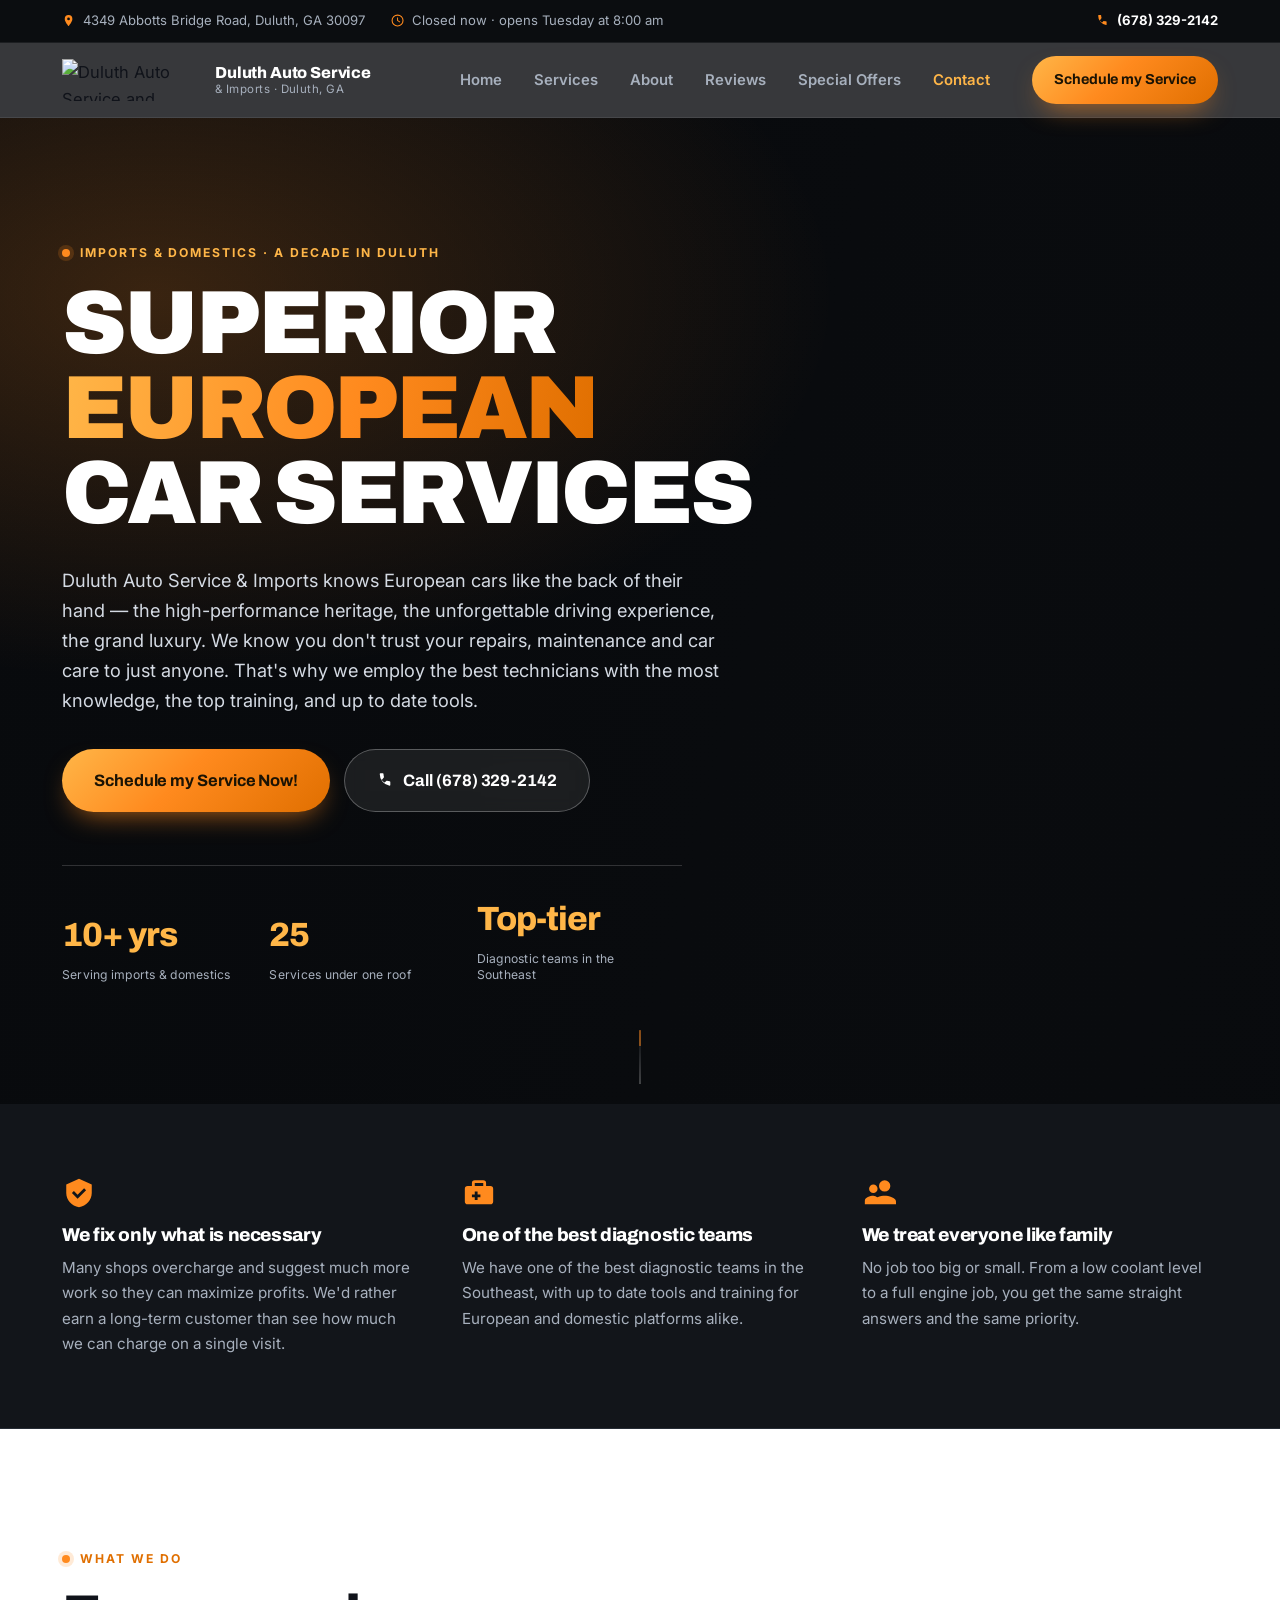
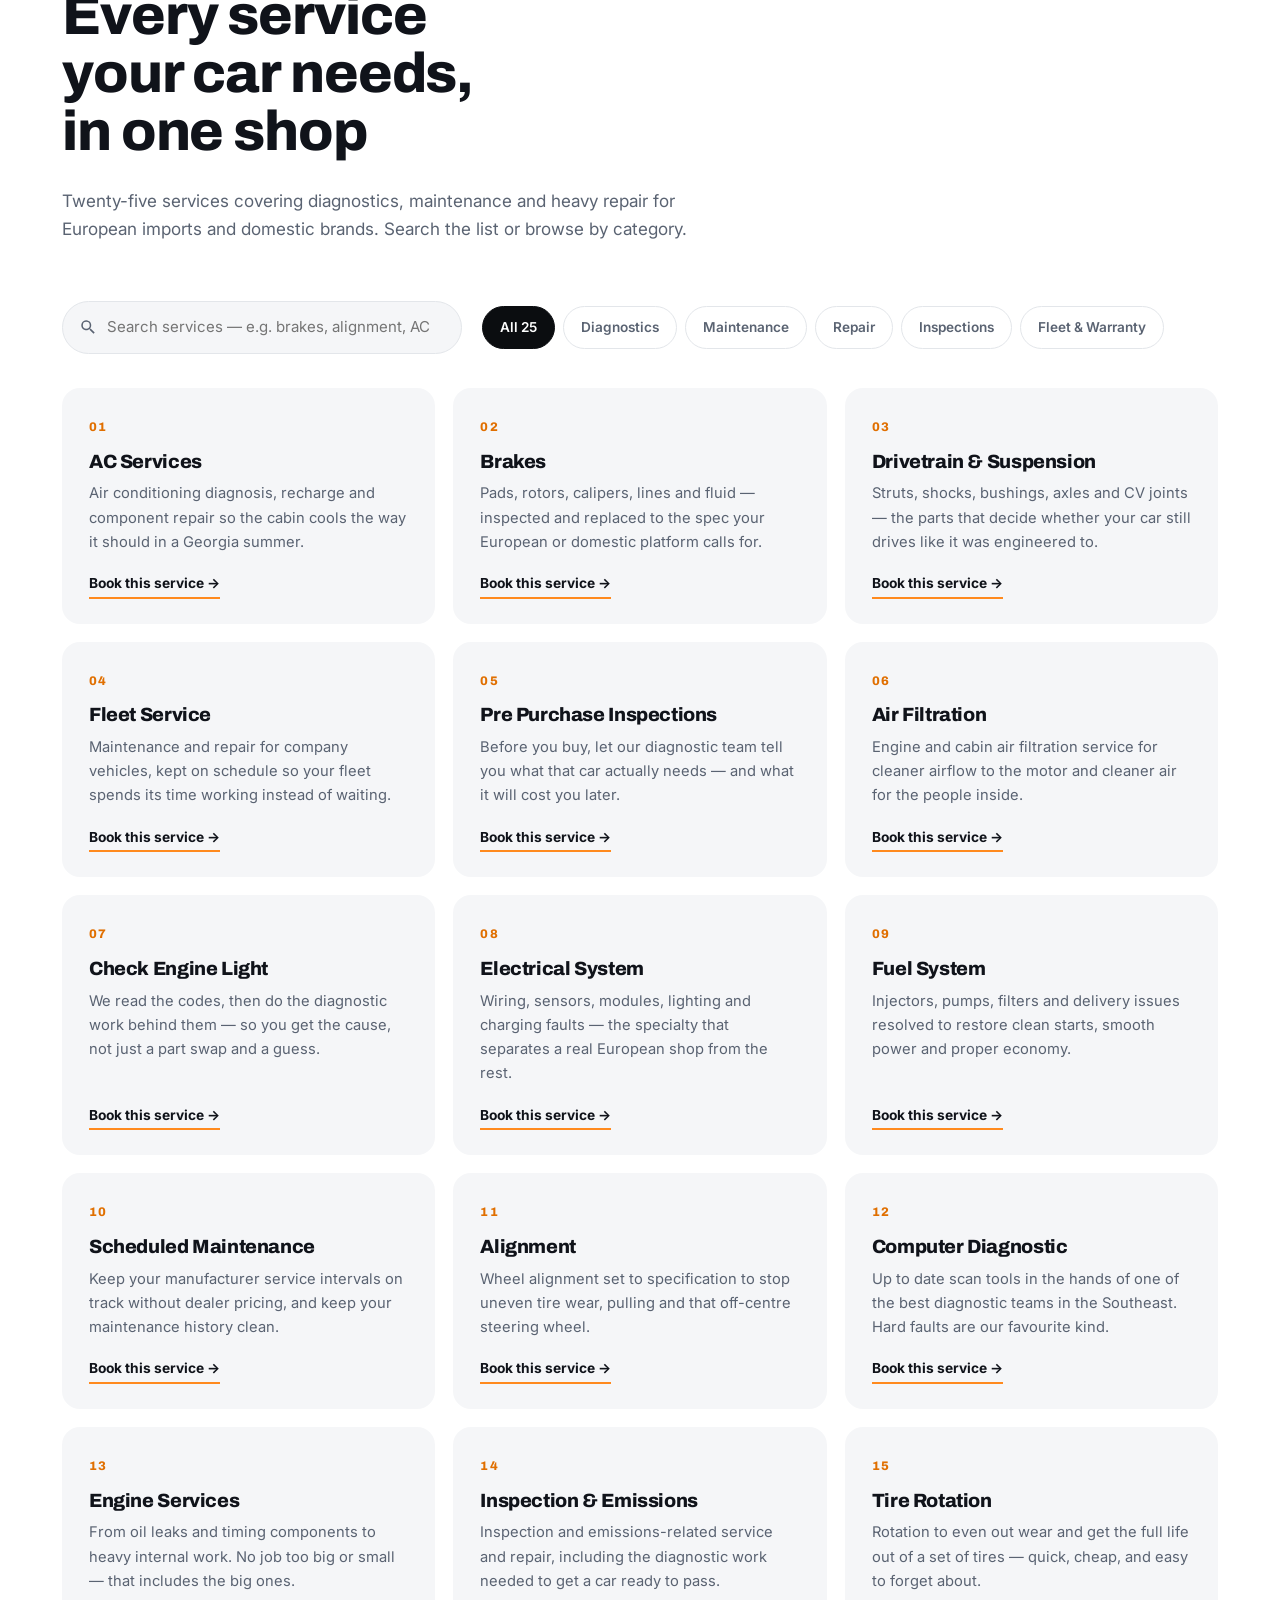
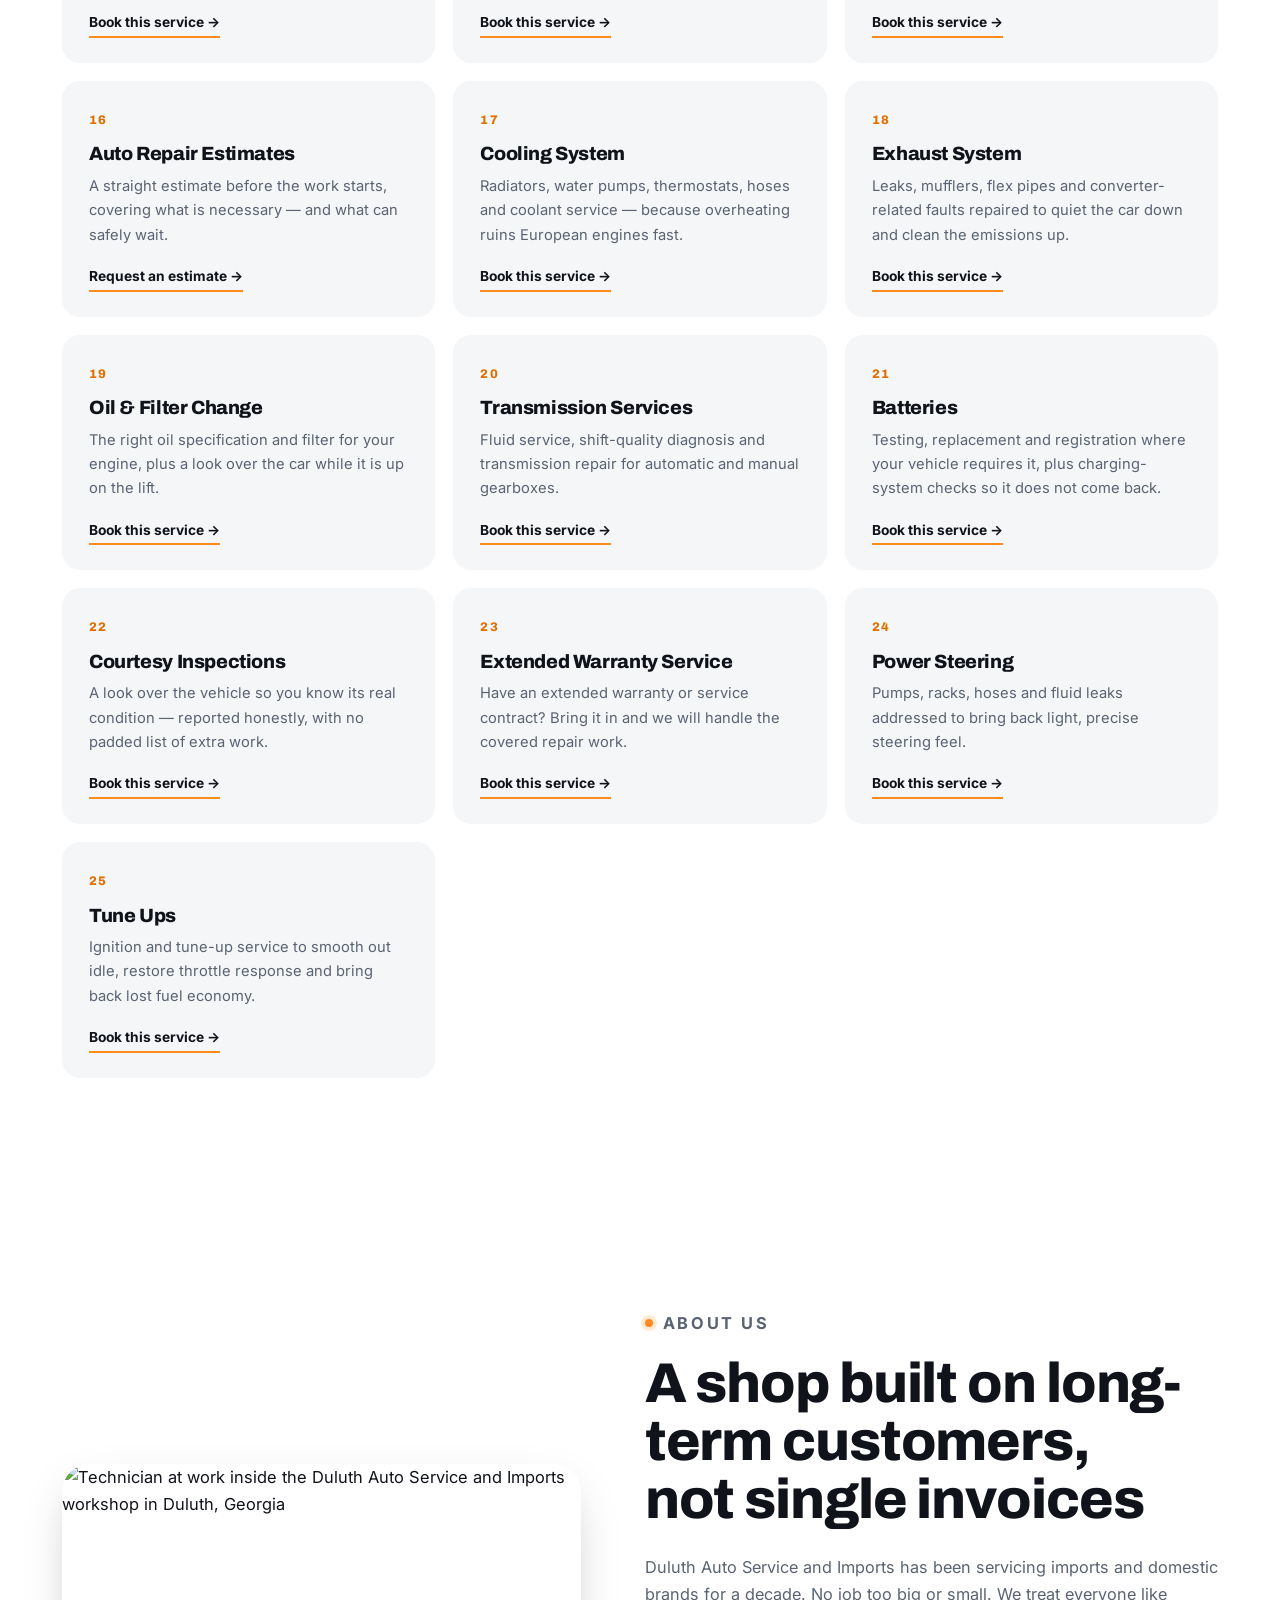
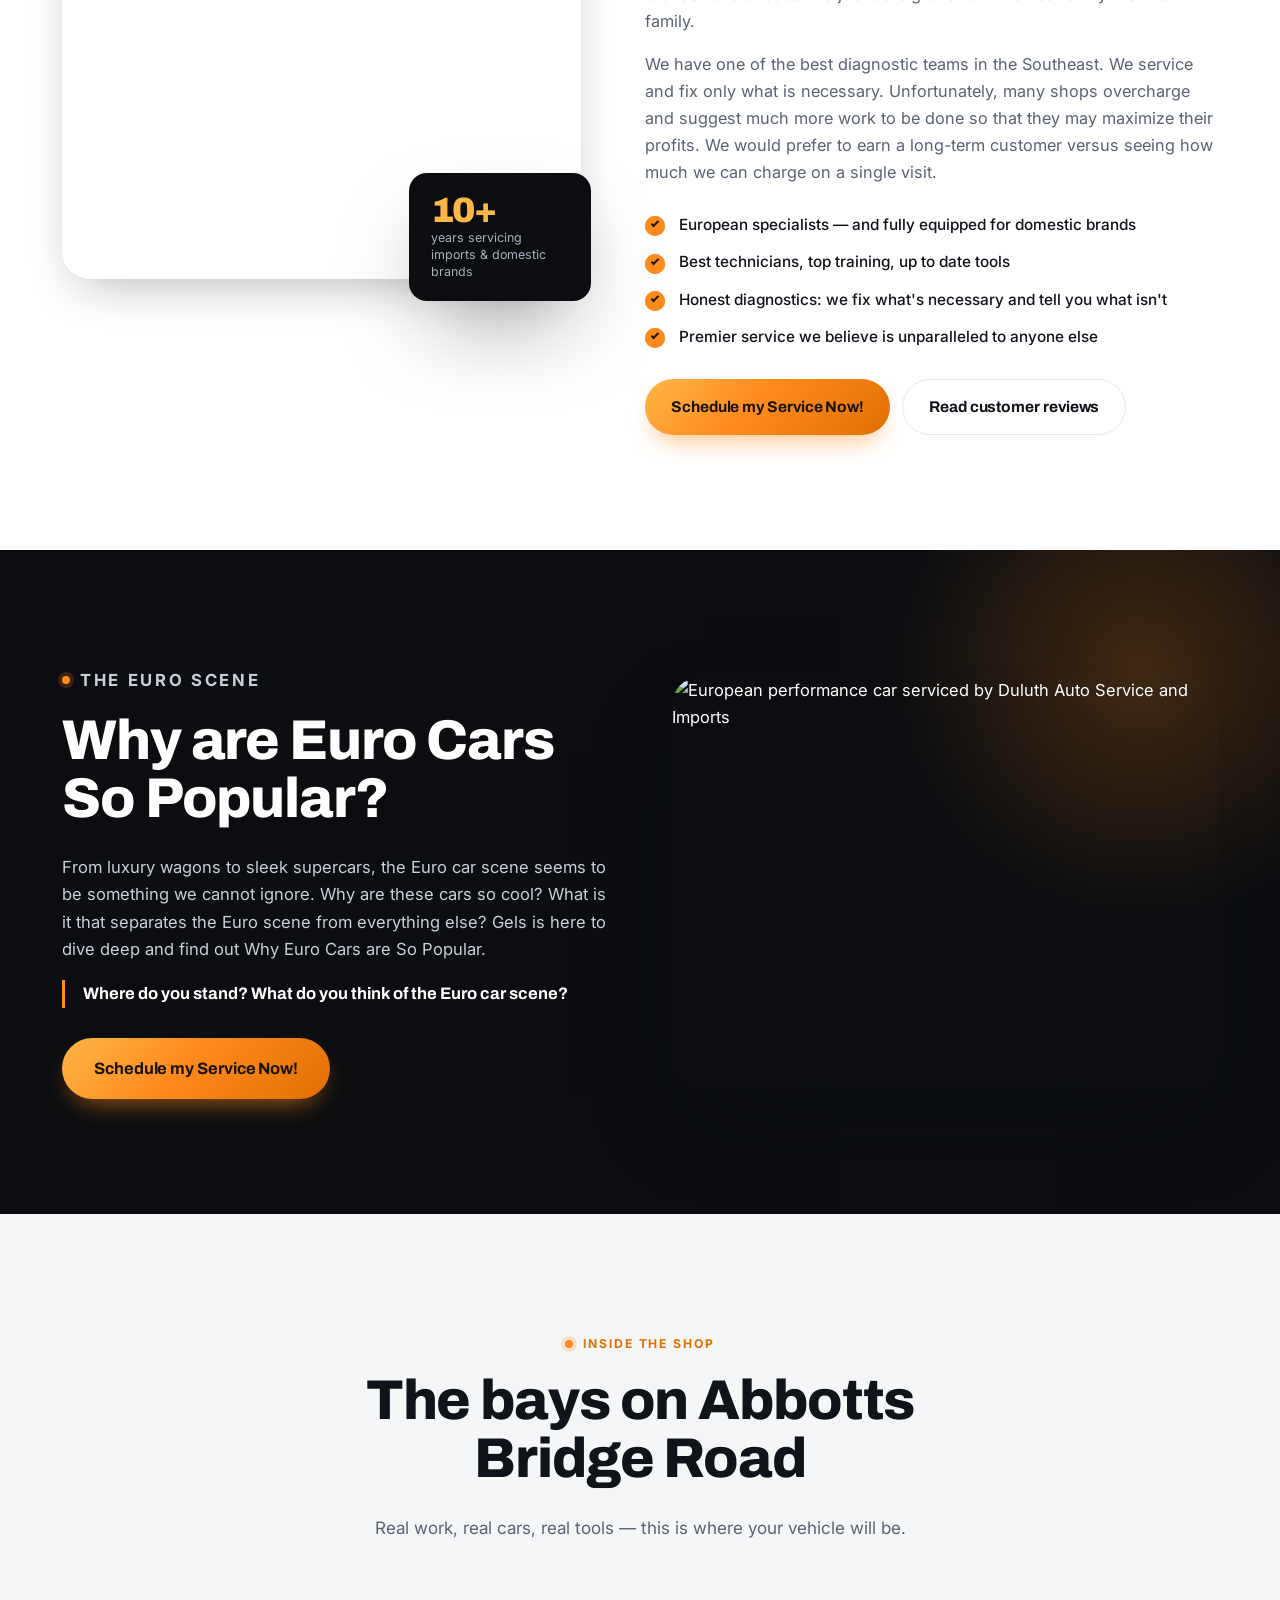
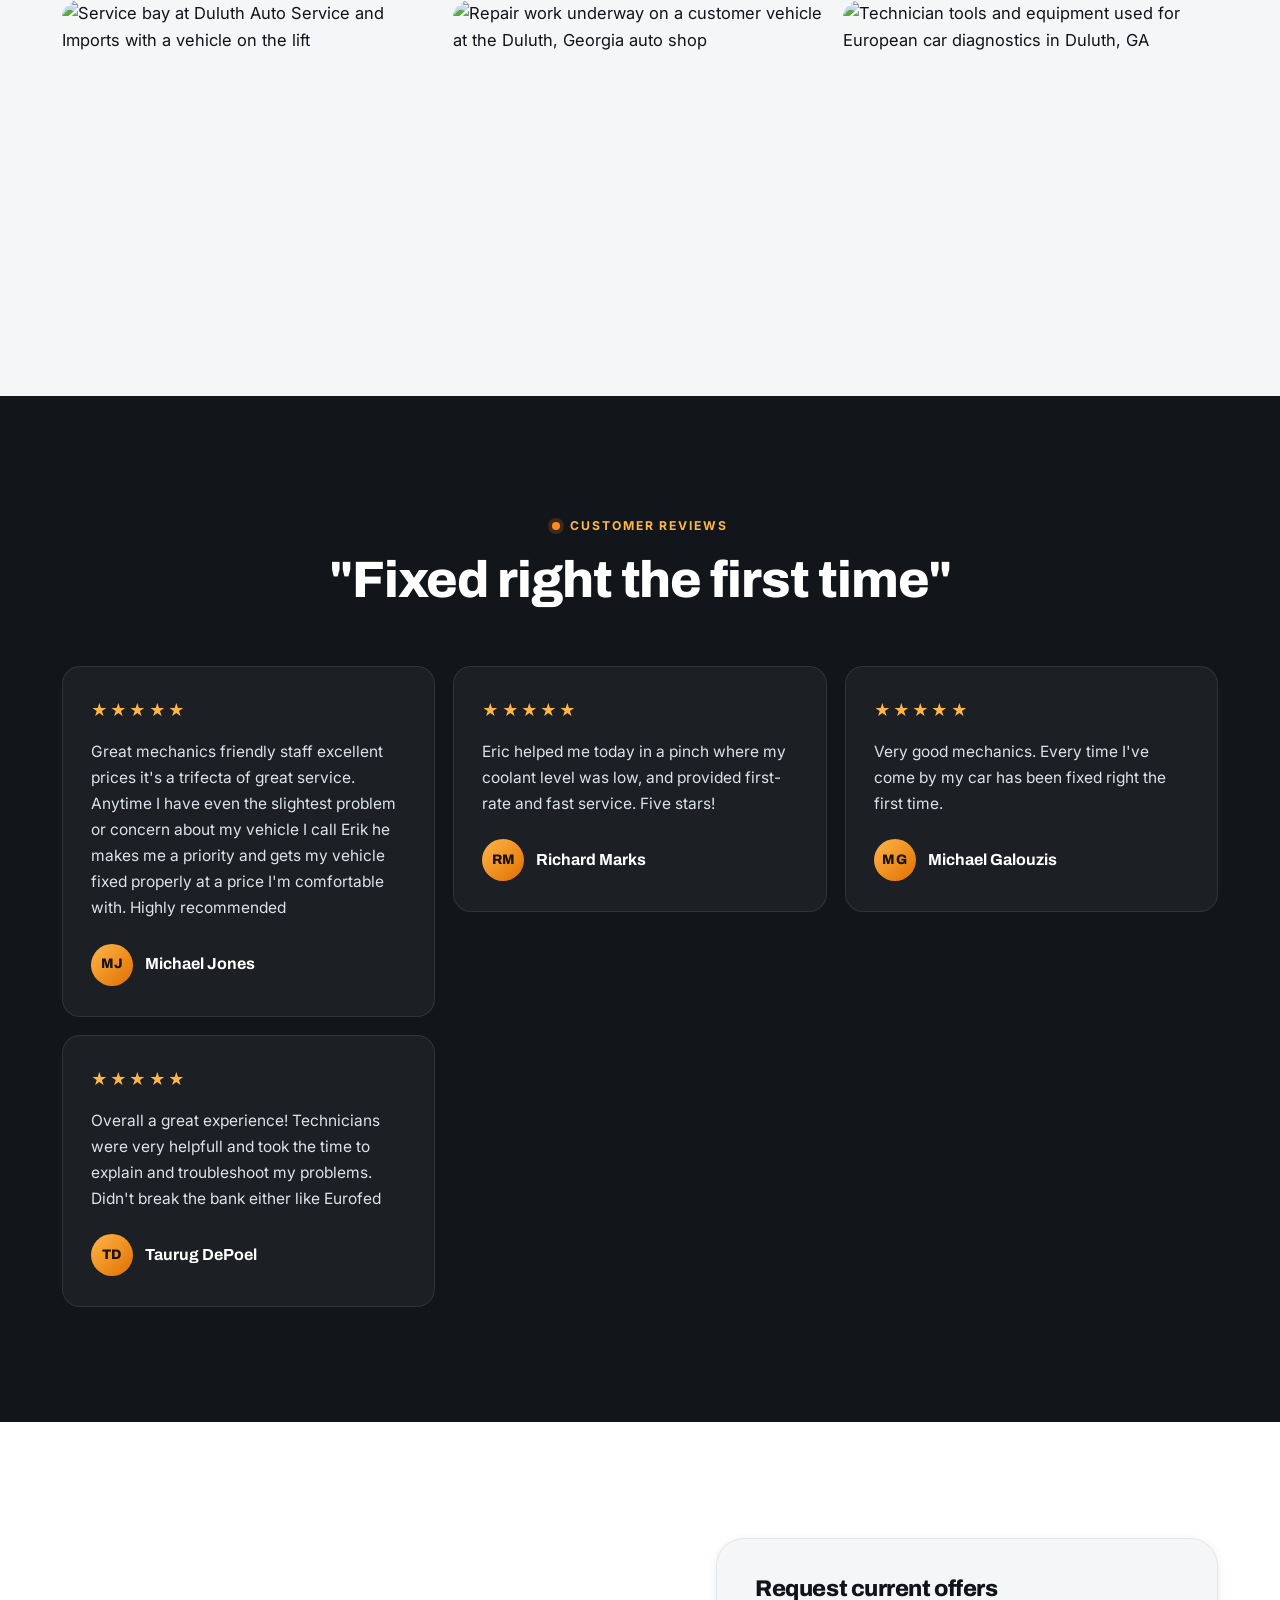
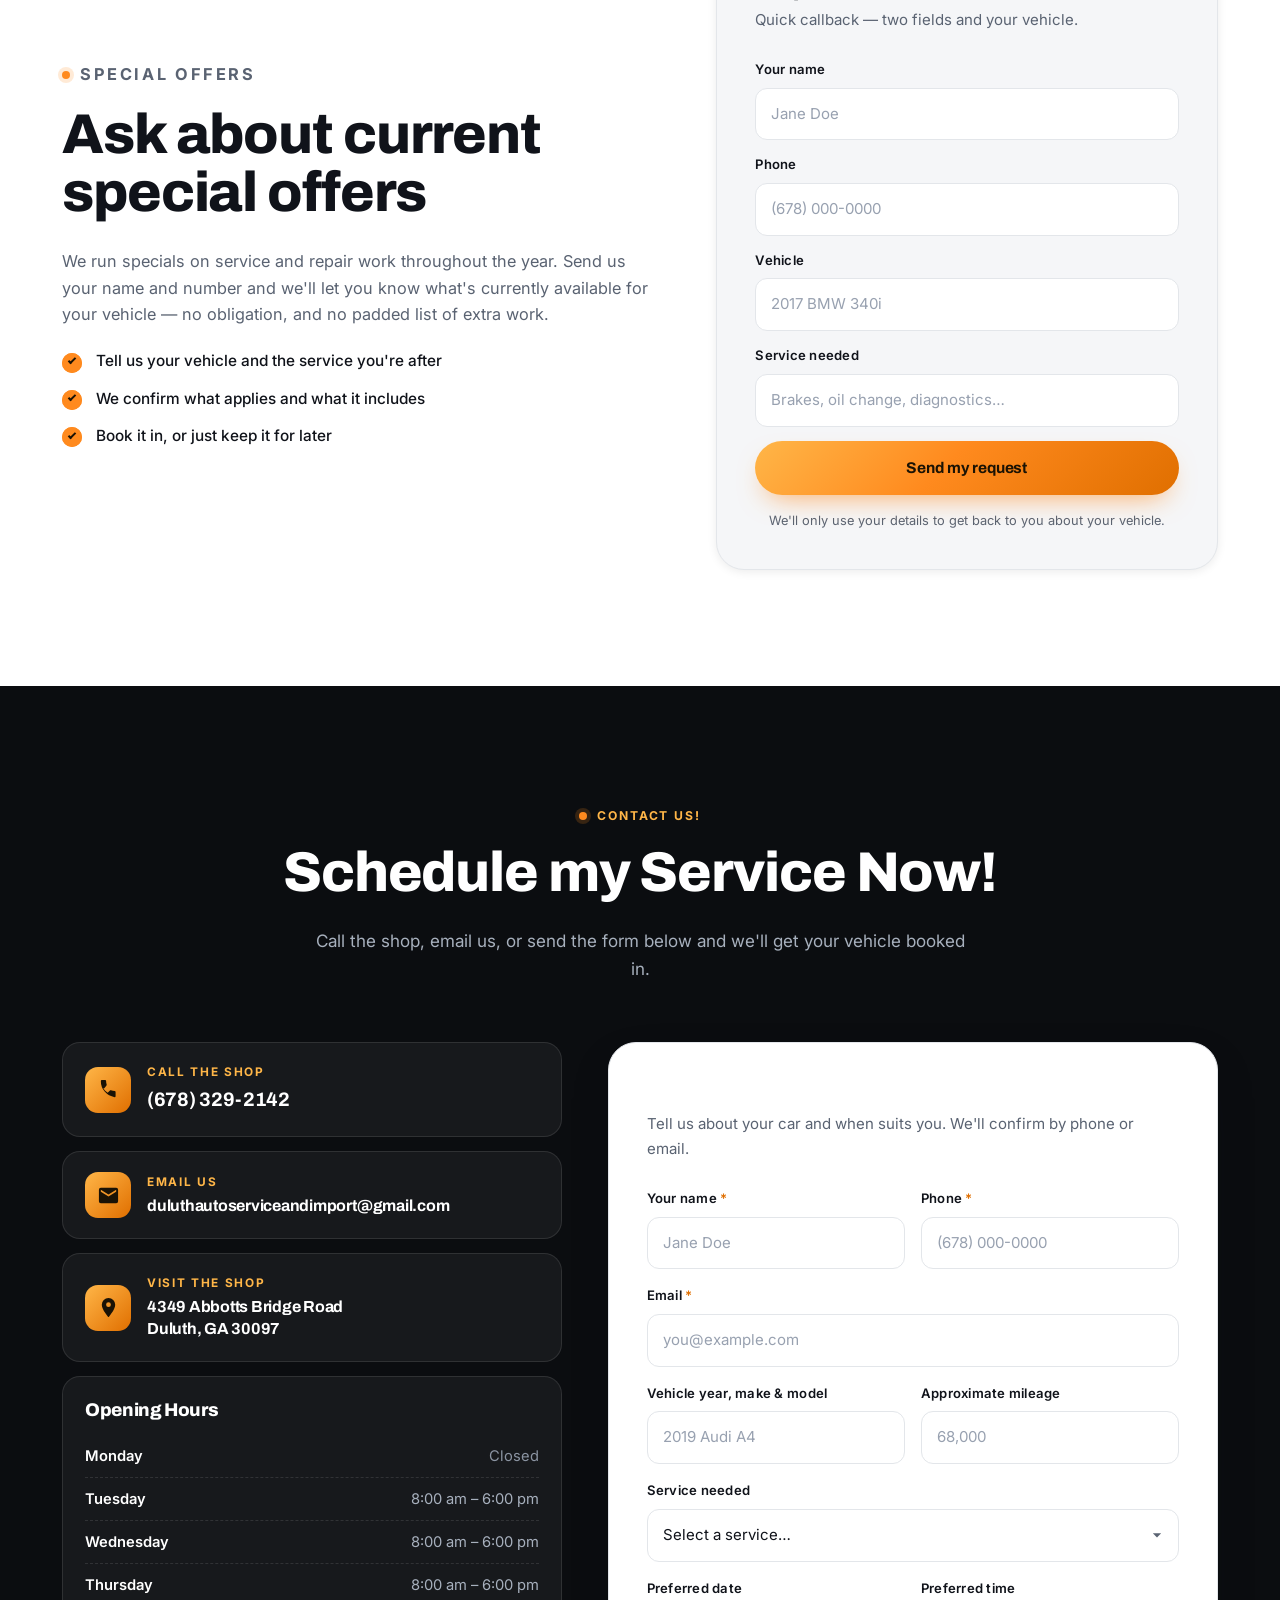
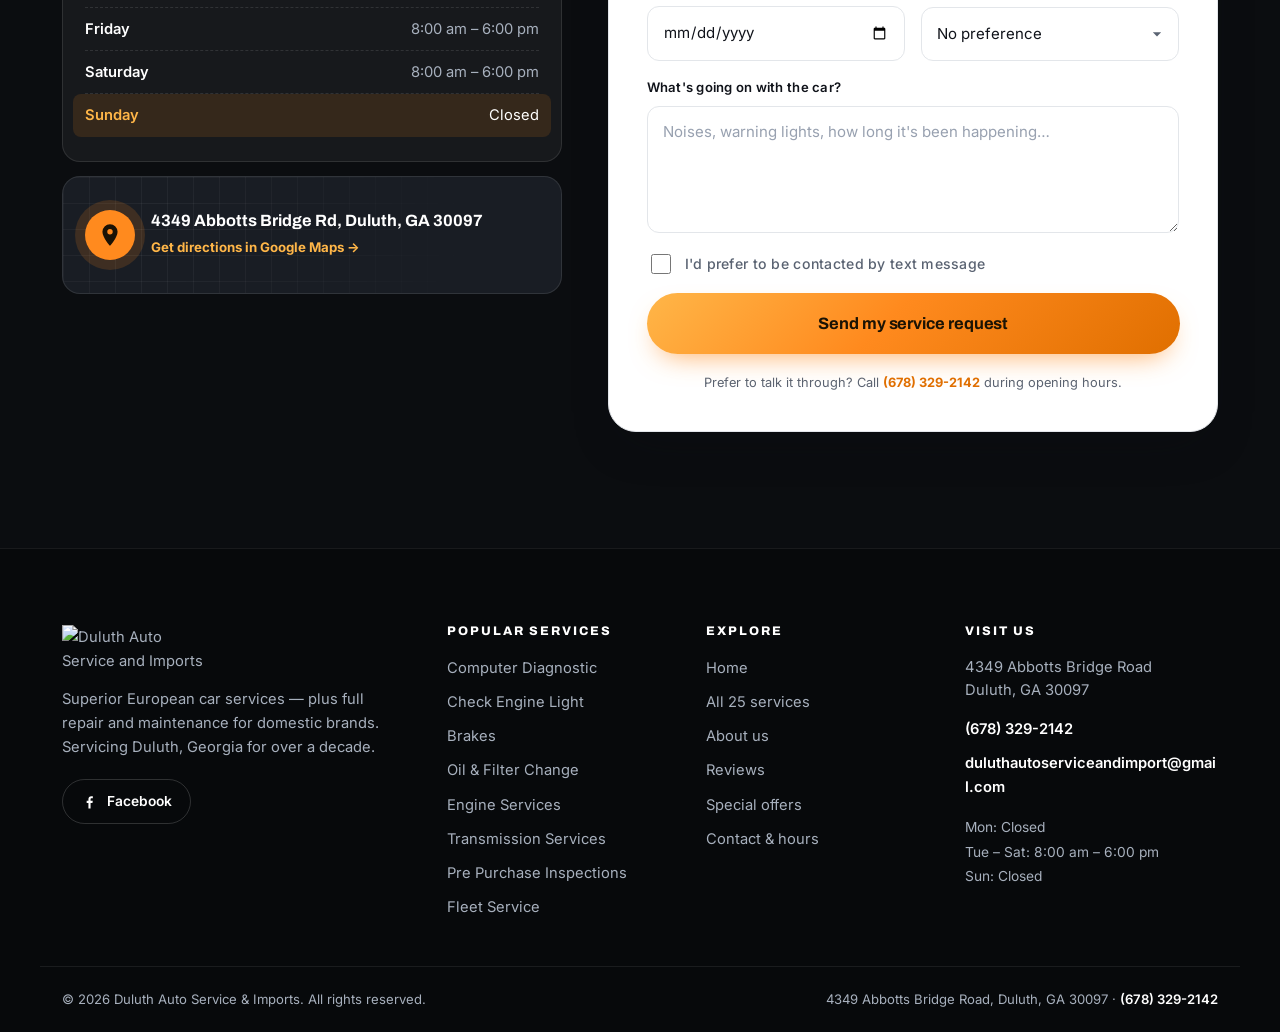
==== commit 5729d5c0: "feat: add LeadrVision chatbot and site admin" ====
--- a/index.html
+++ b/index.html
@@ -876,5 +876,6 @@
 </div>
 
 <script src="script.js" defer></script>
+<script src="https://vision.leadrai.com/widget/loader.js" data-lv-widget data-kind="chatbot" data-widget="9e484e99-b434-4cd9-9663-a370ce66f94b" async></script>
 </body>
 </html>
--- a/styles.css
+++ b/styles.css
@@ -816,6 +816,7 @@
   margin-bottom: 20px;
   font-size: .92rem;
 }
+.formnote[hidden] { display: none; }
 .formnote strong { font-family: var(--ff-display); font-size: 1.02rem; }
 .formnote--ok {
   background: #e8f8ee;
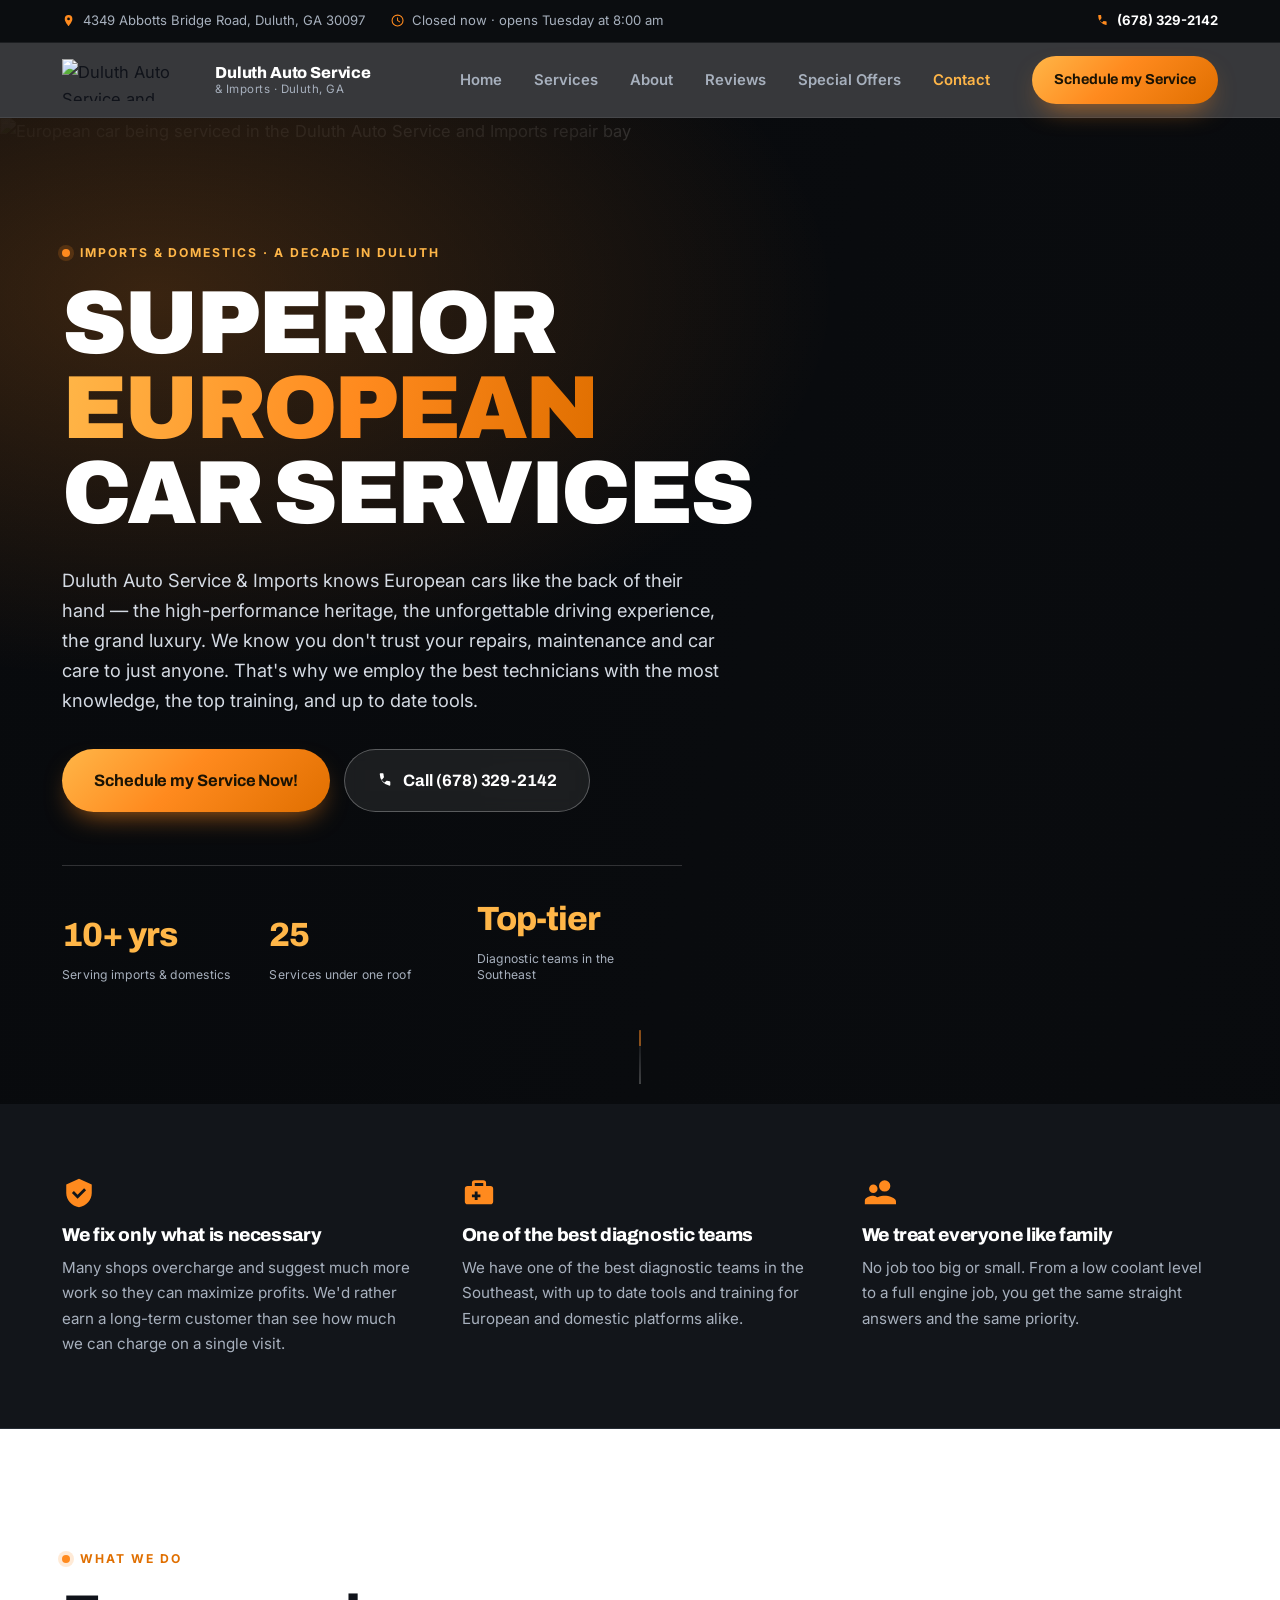
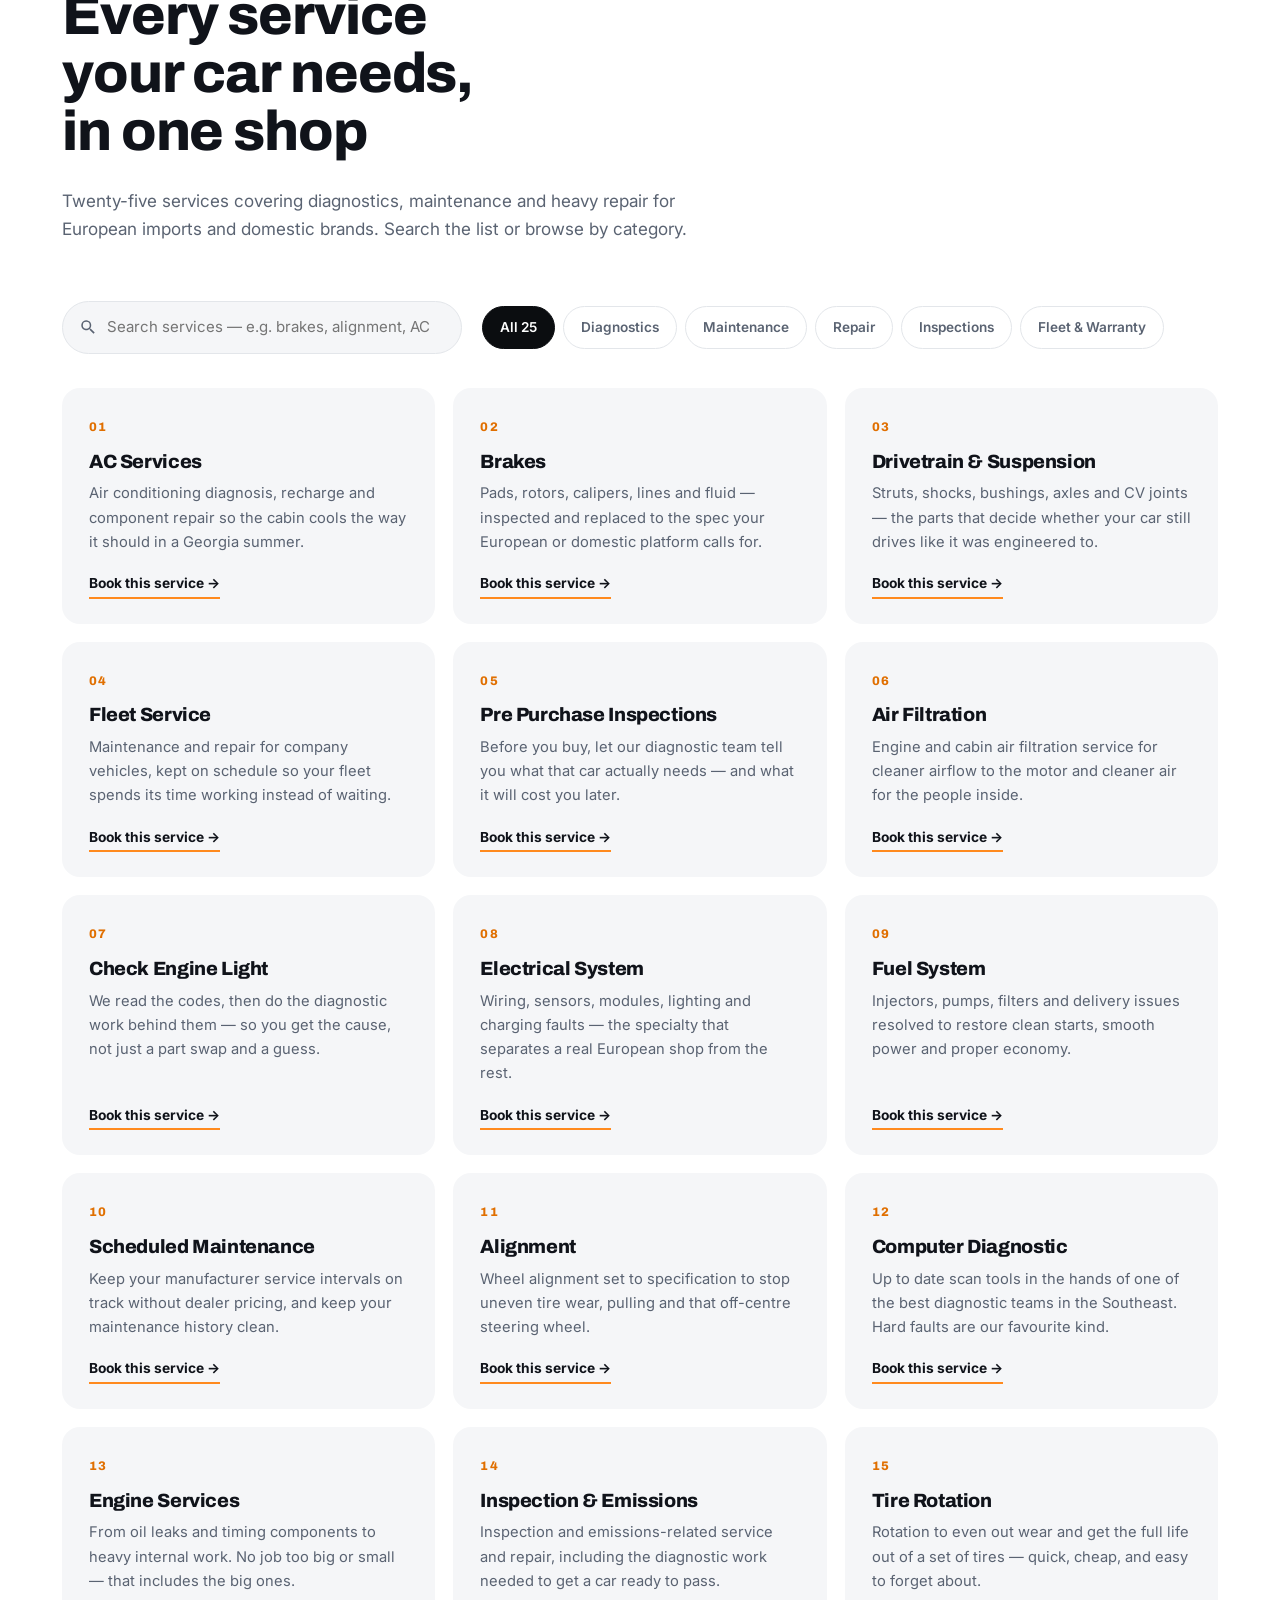
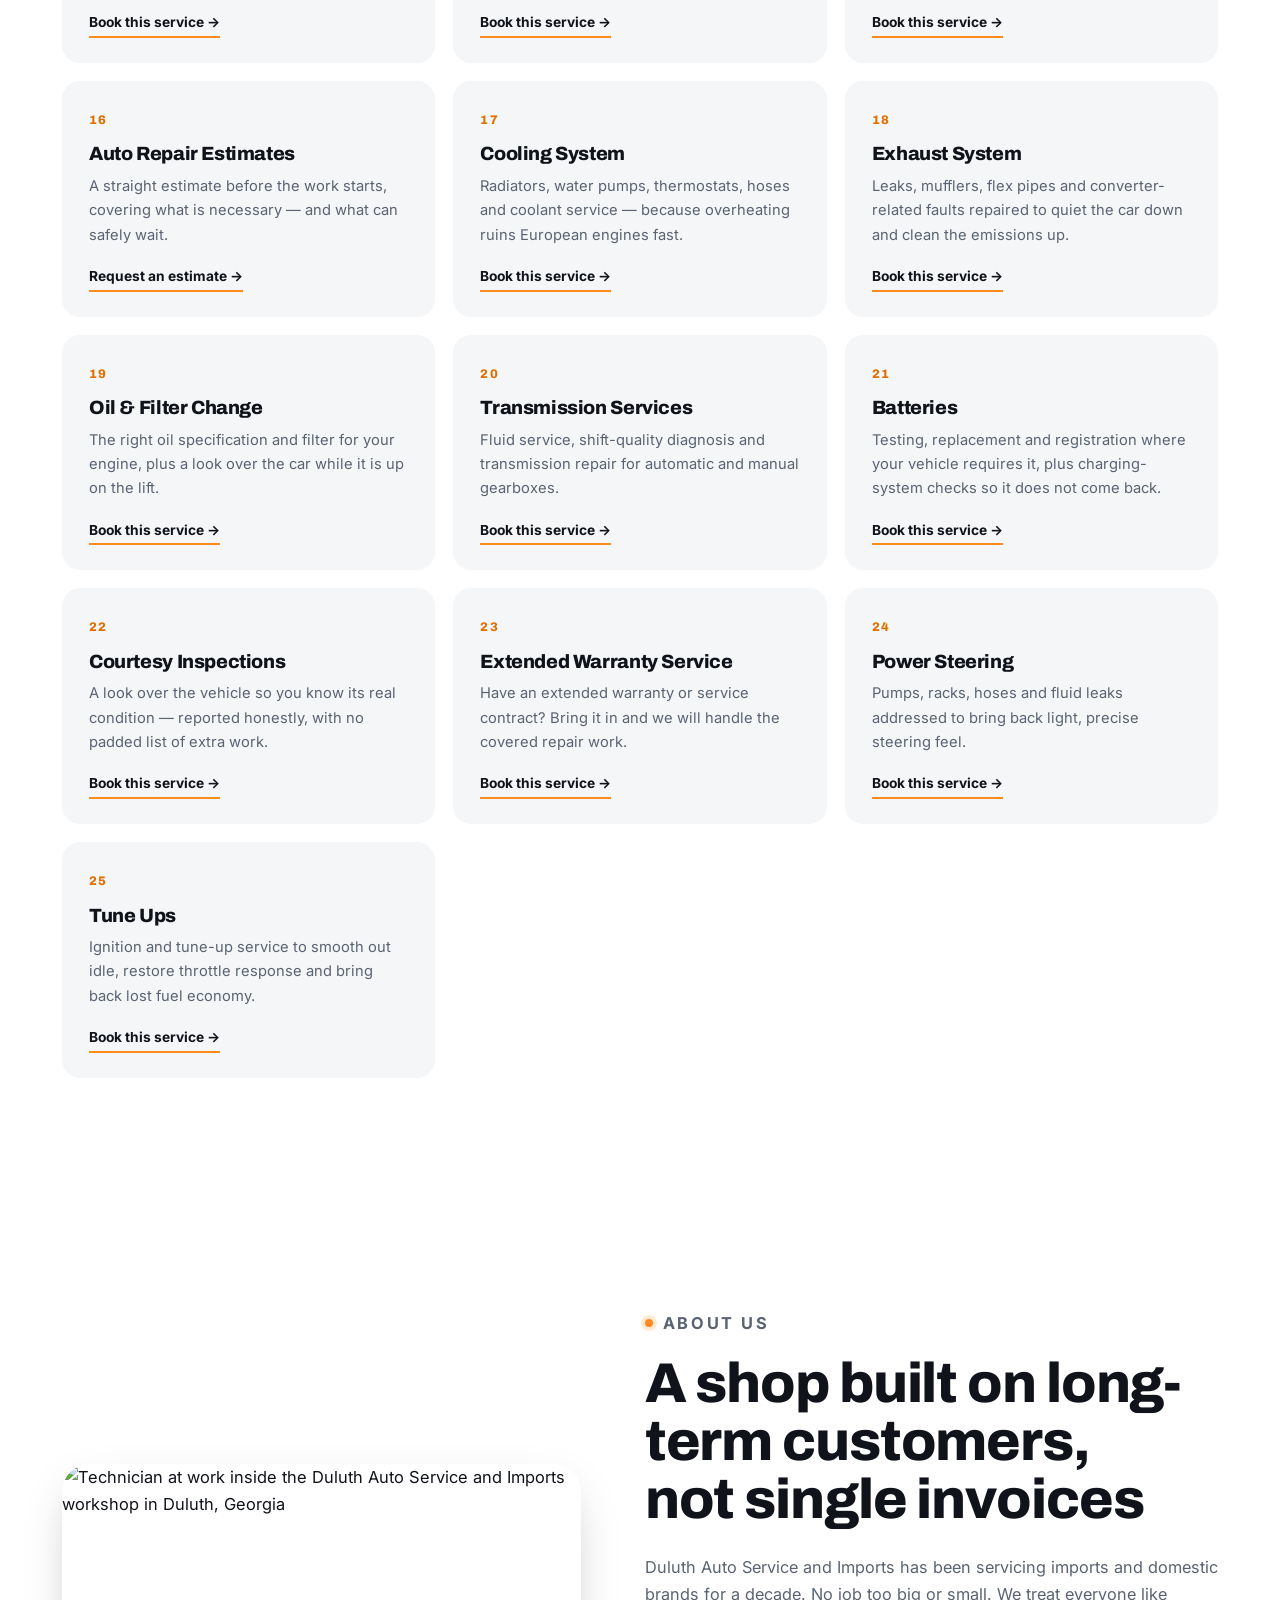
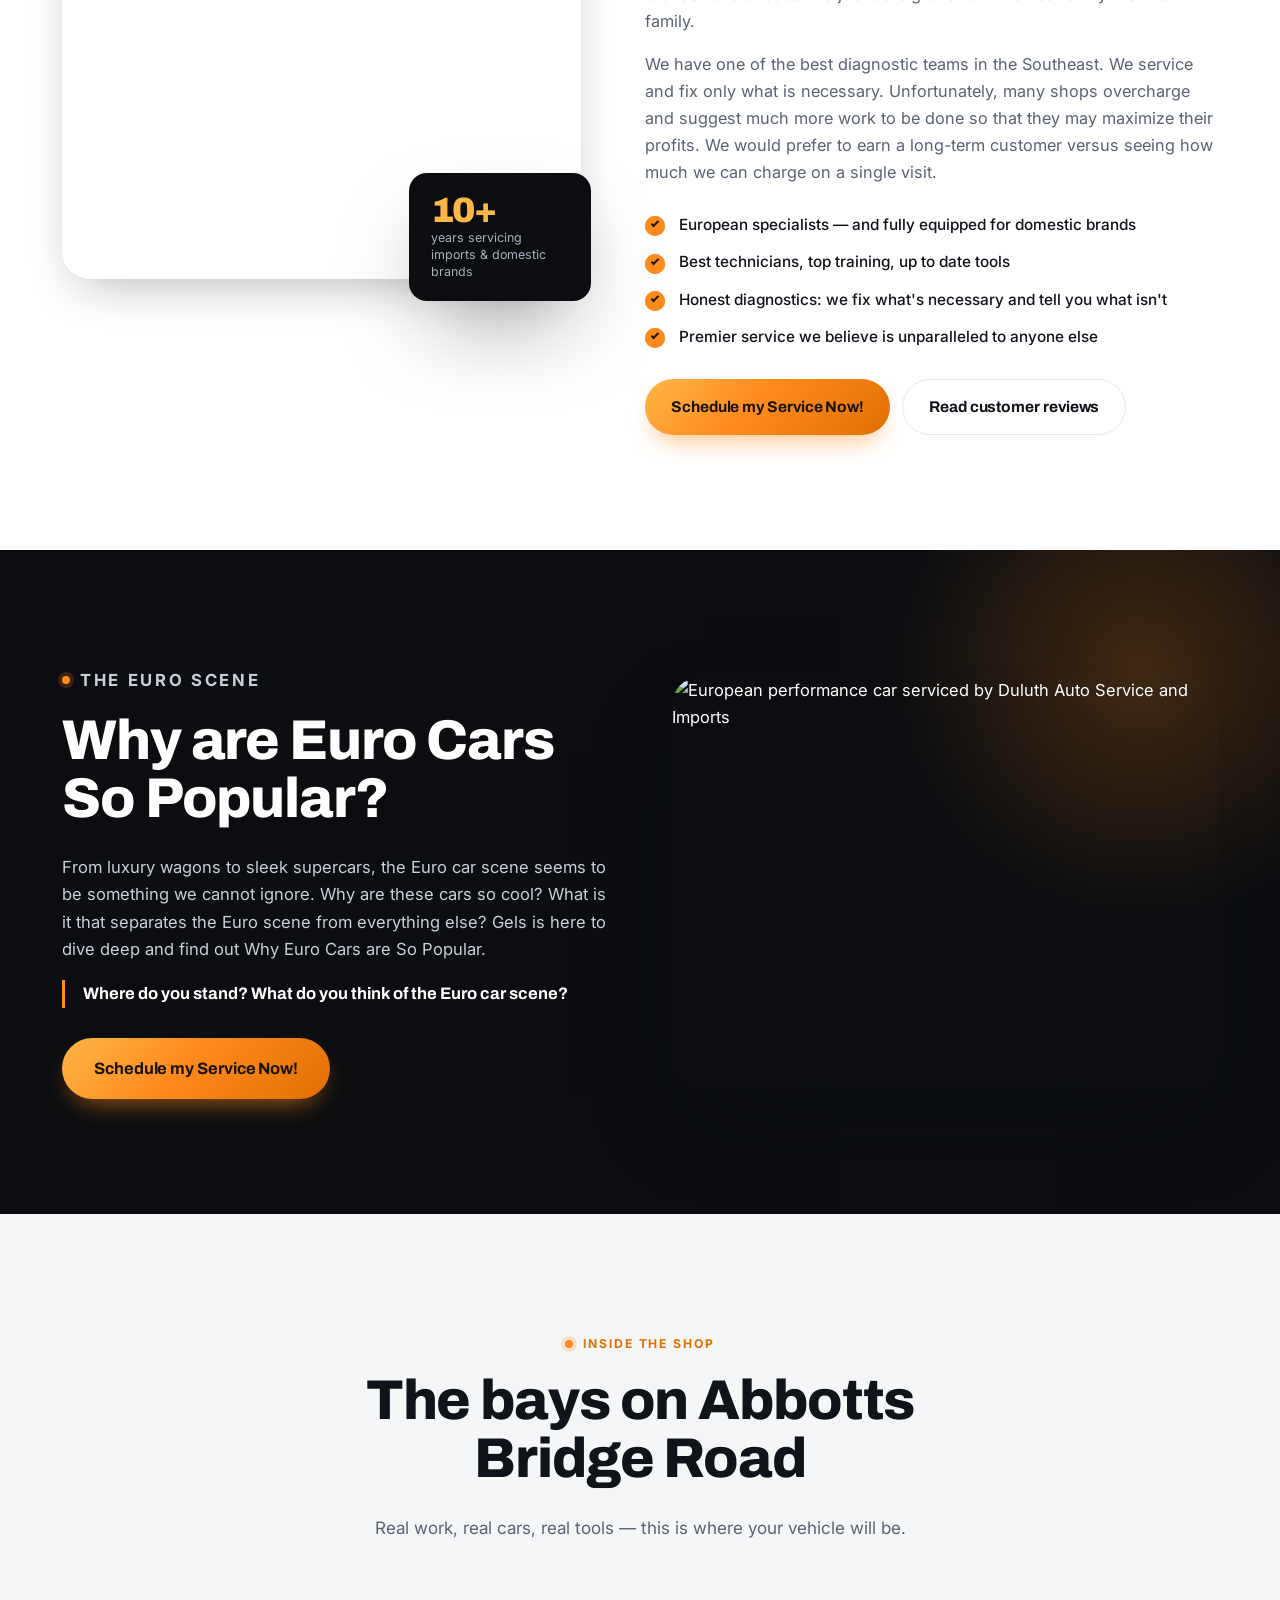
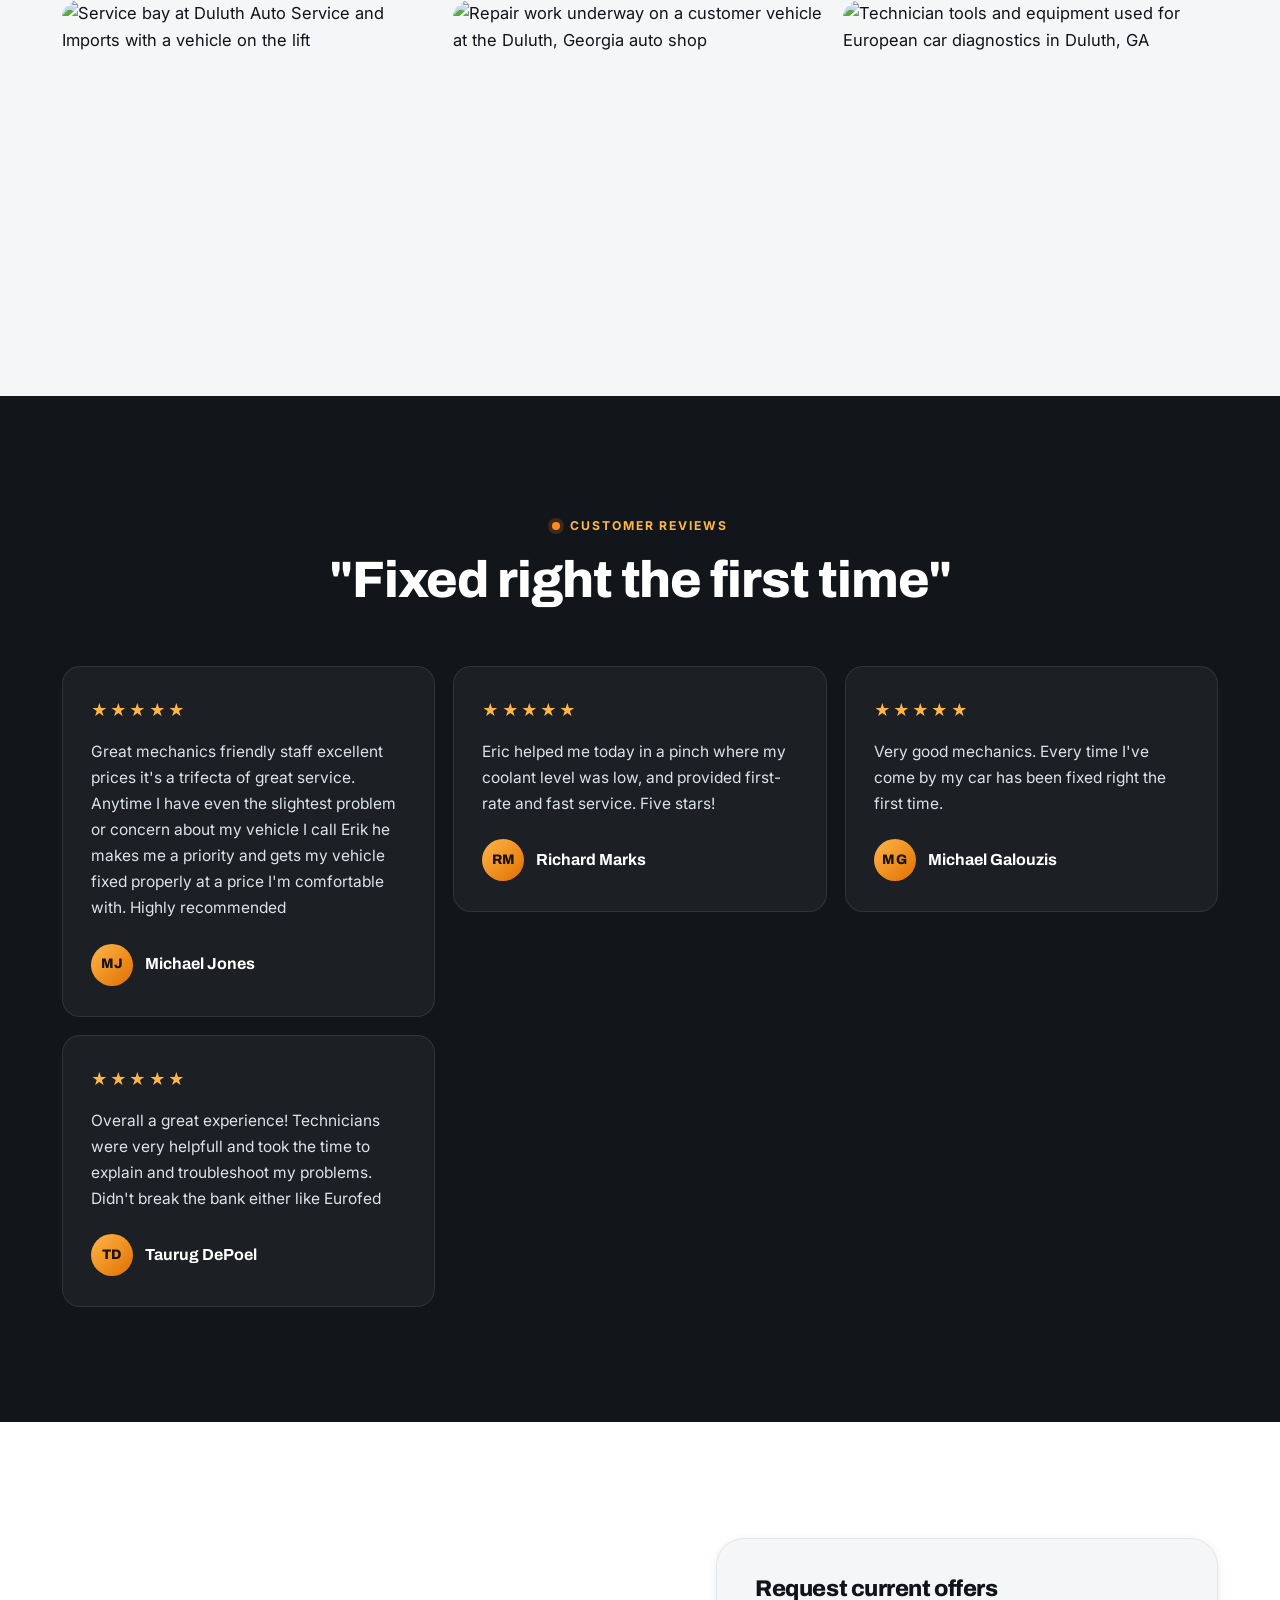
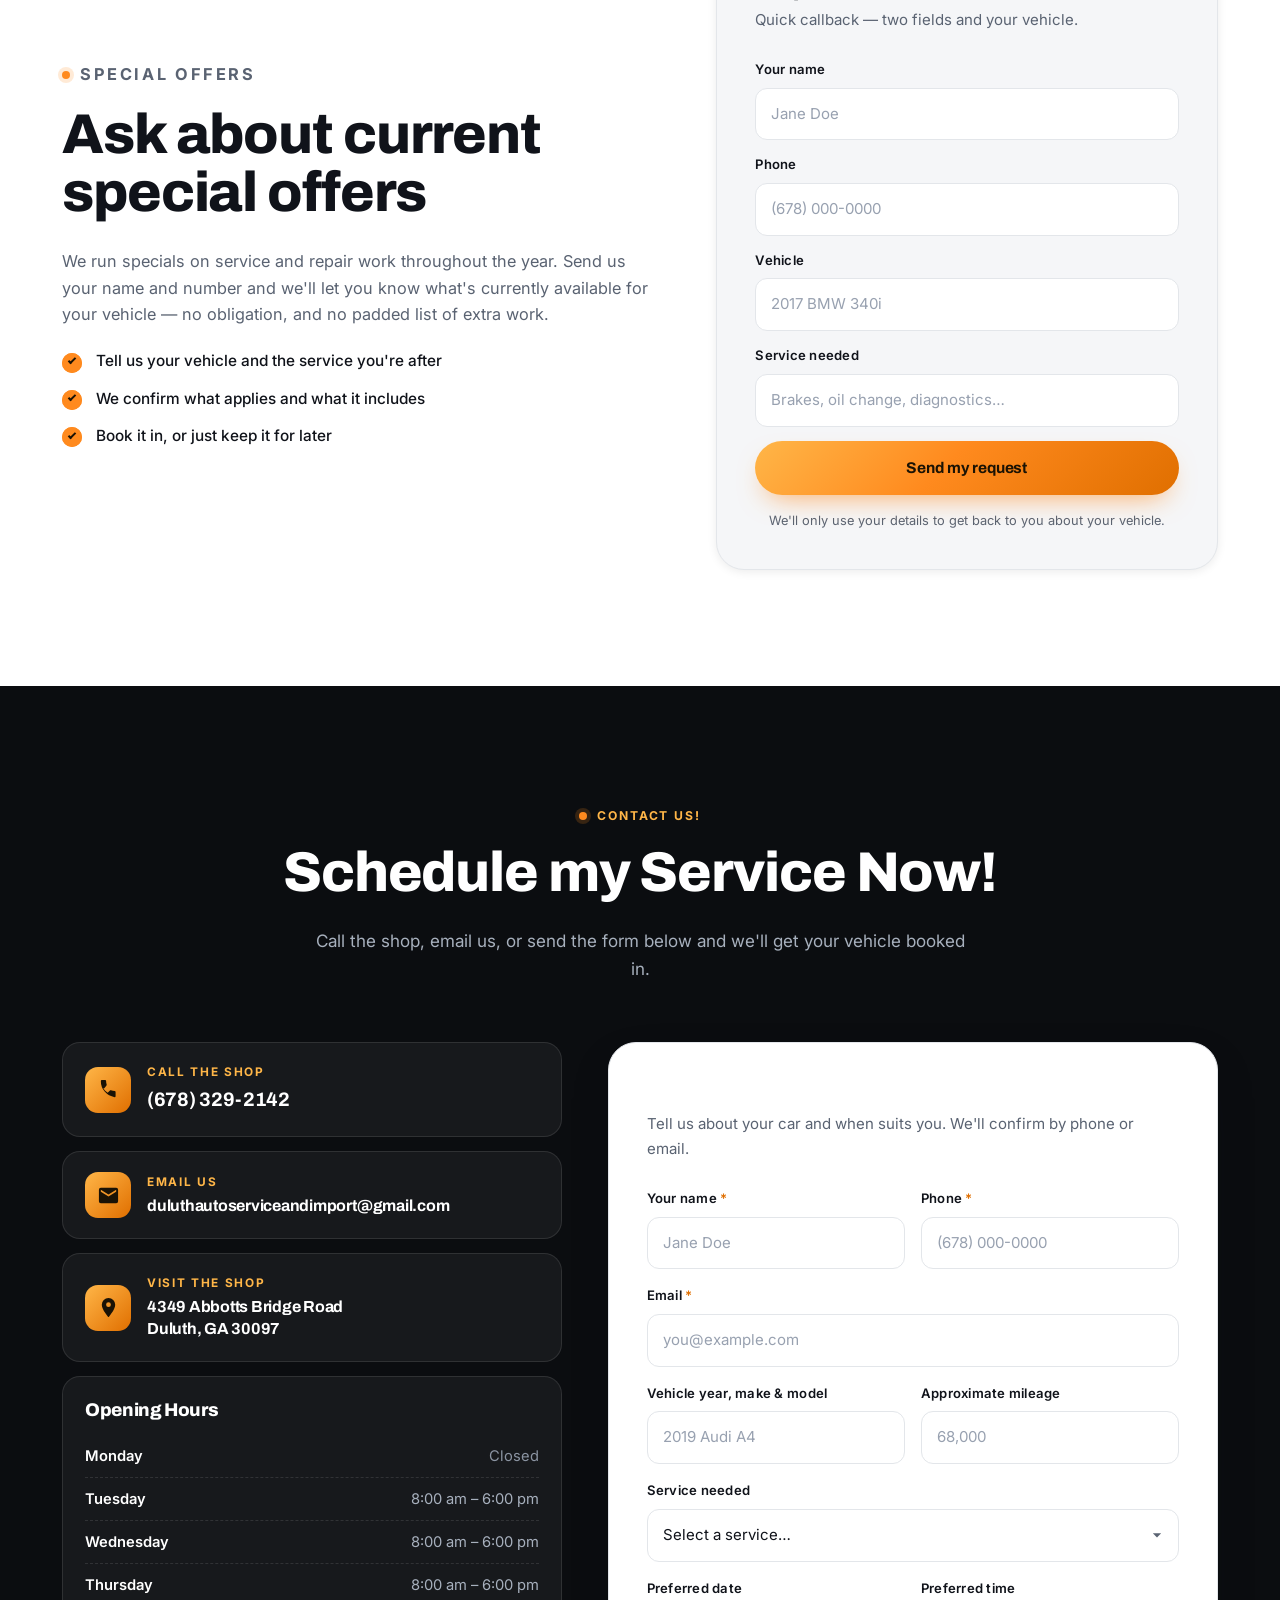
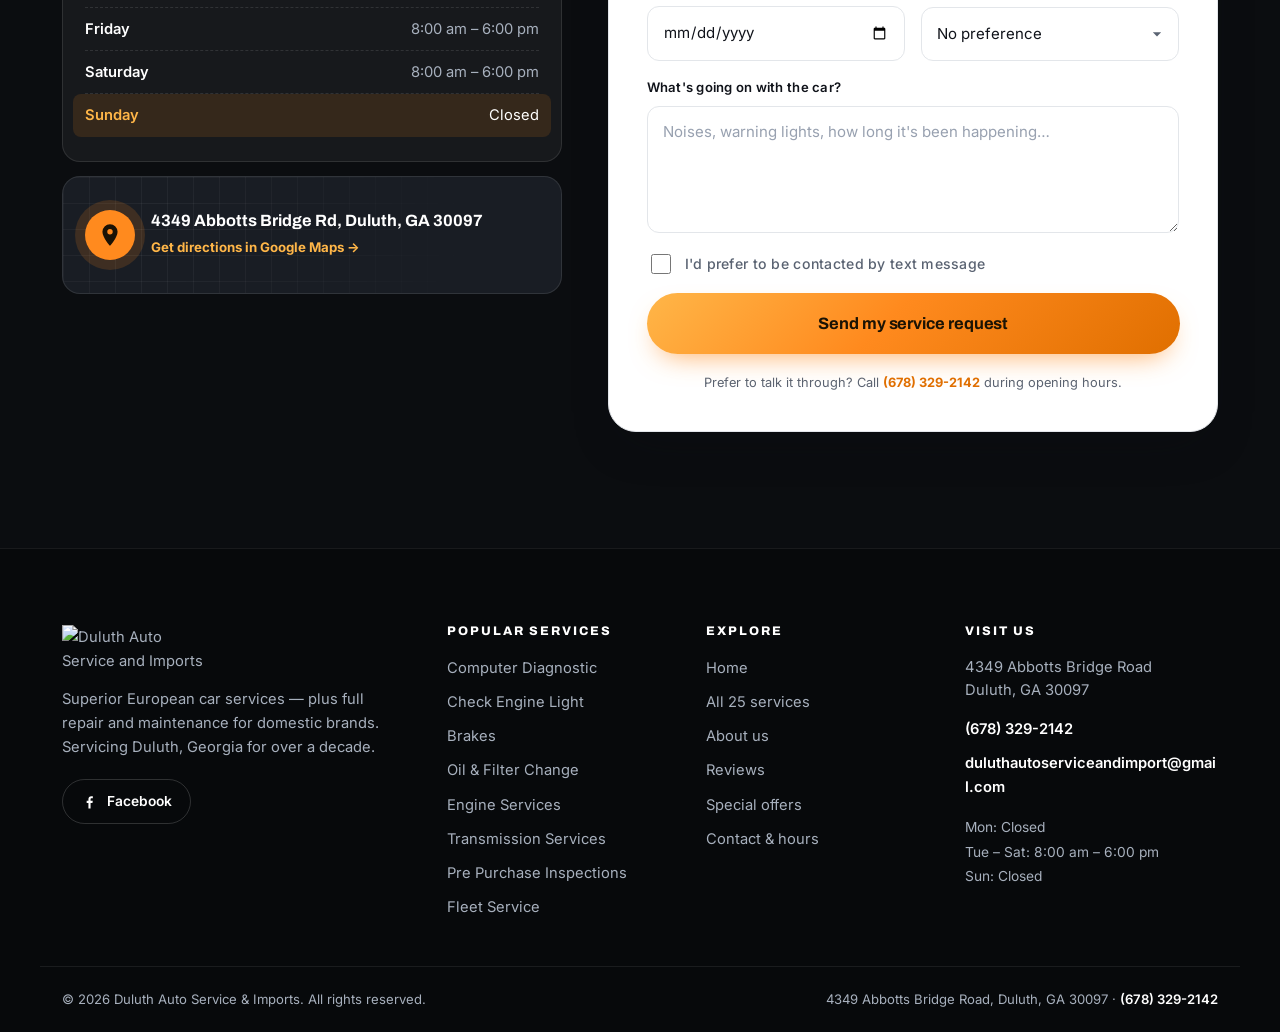
==== commit b7ad066e: "feat: add LeadrVision voice widget" ====
--- a/index.html
+++ b/index.html
@@ -877,5 +877,6 @@
 
 <script src="script.js" defer></script>
 <script src="https://vision.leadrai.com/widget/loader.js" data-lv-widget data-kind="chatbot" data-widget="9e484e99-b434-4cd9-9663-a370ce66f94b" async></script>
+<script src="https://vision.leadrai.com/widget/loader.js" data-lv-widget data-kind="voice" data-widget="a794f94f-77f6-49f6-b2ef-36fe34561876" async></script>
 </body>
 </html>
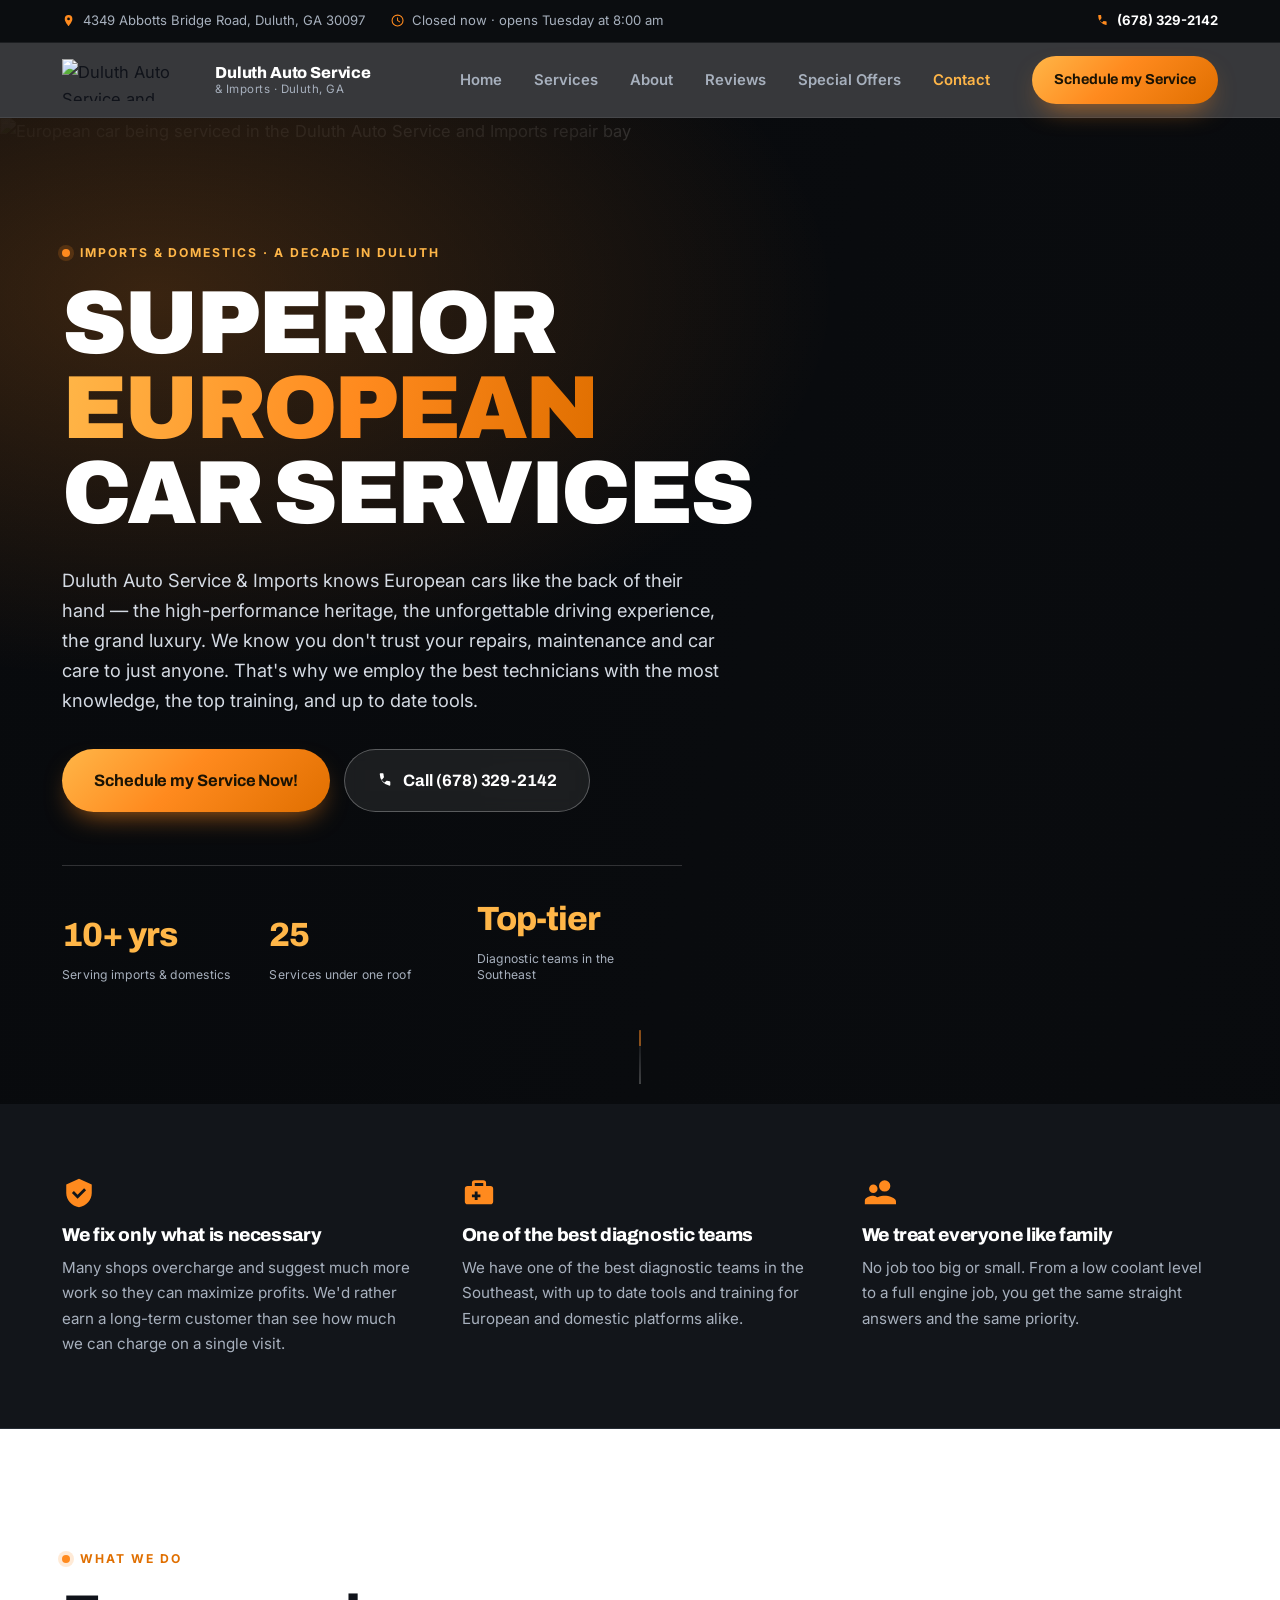
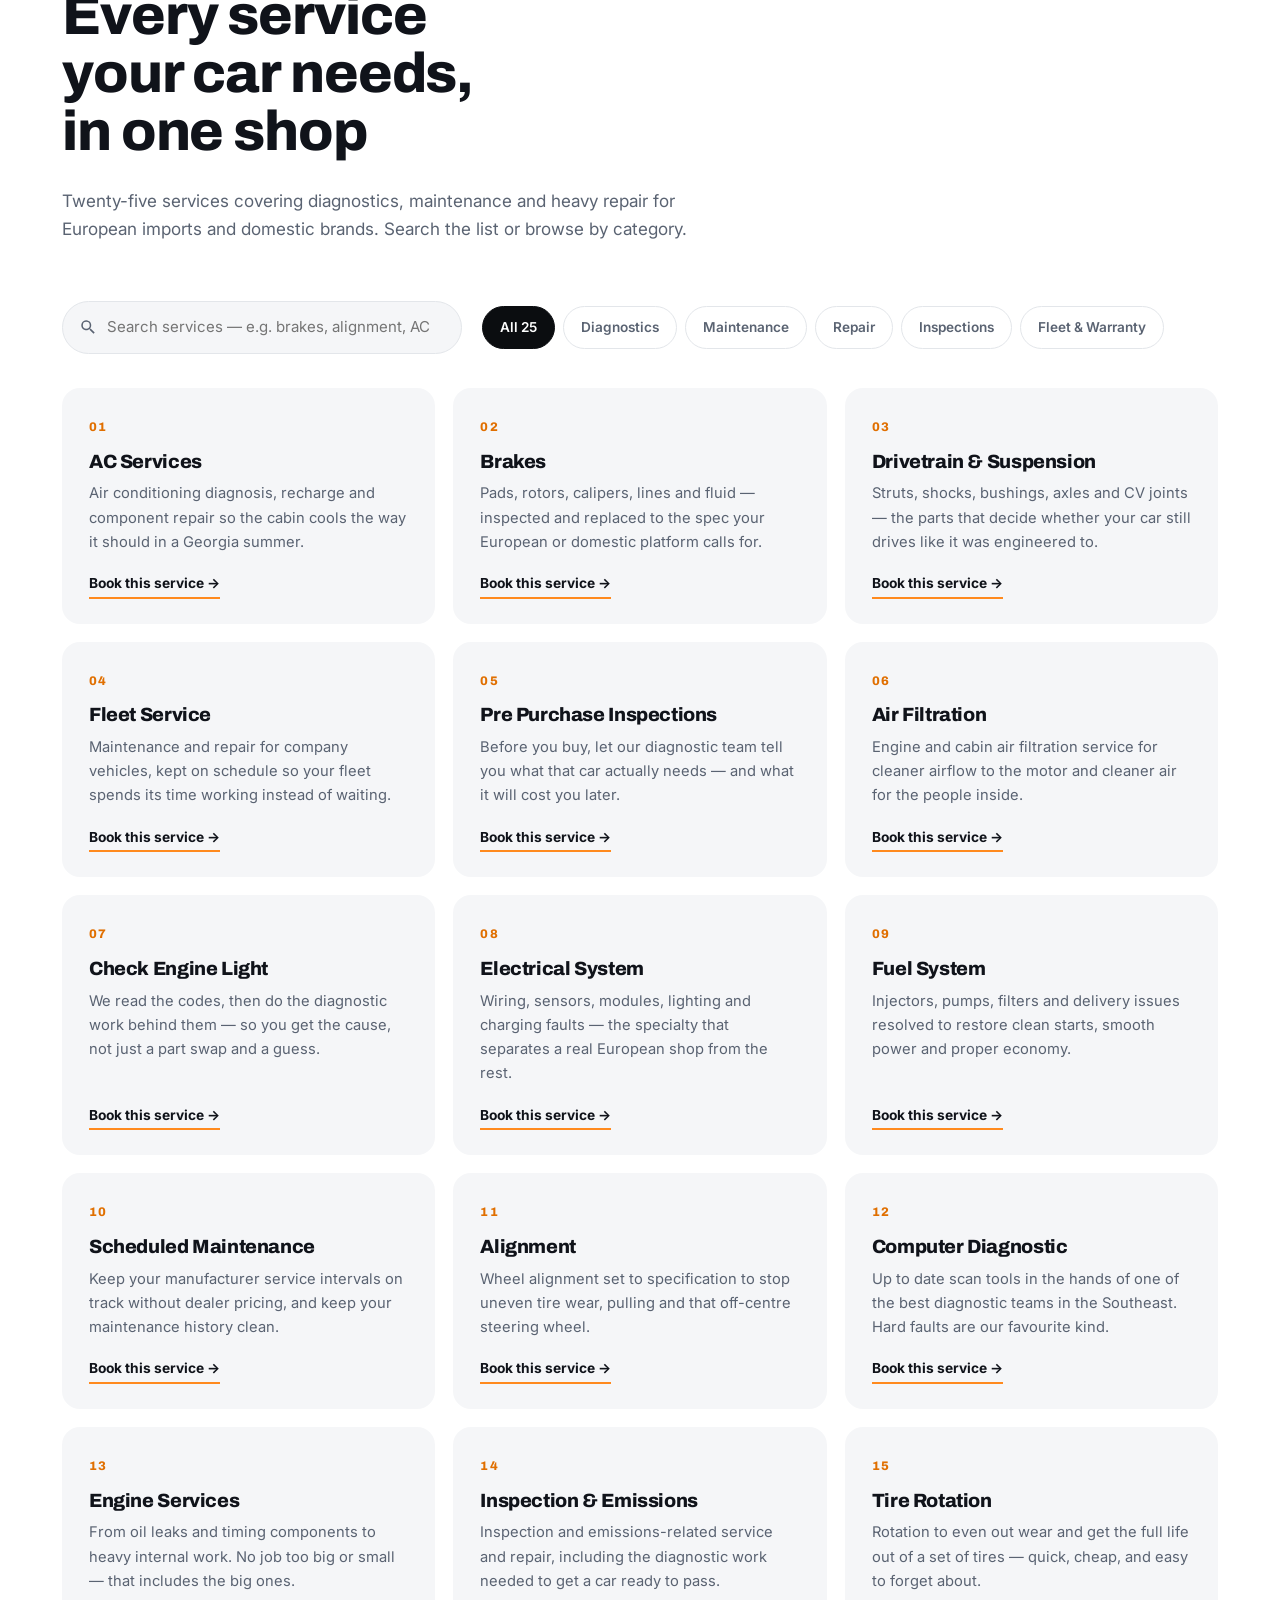
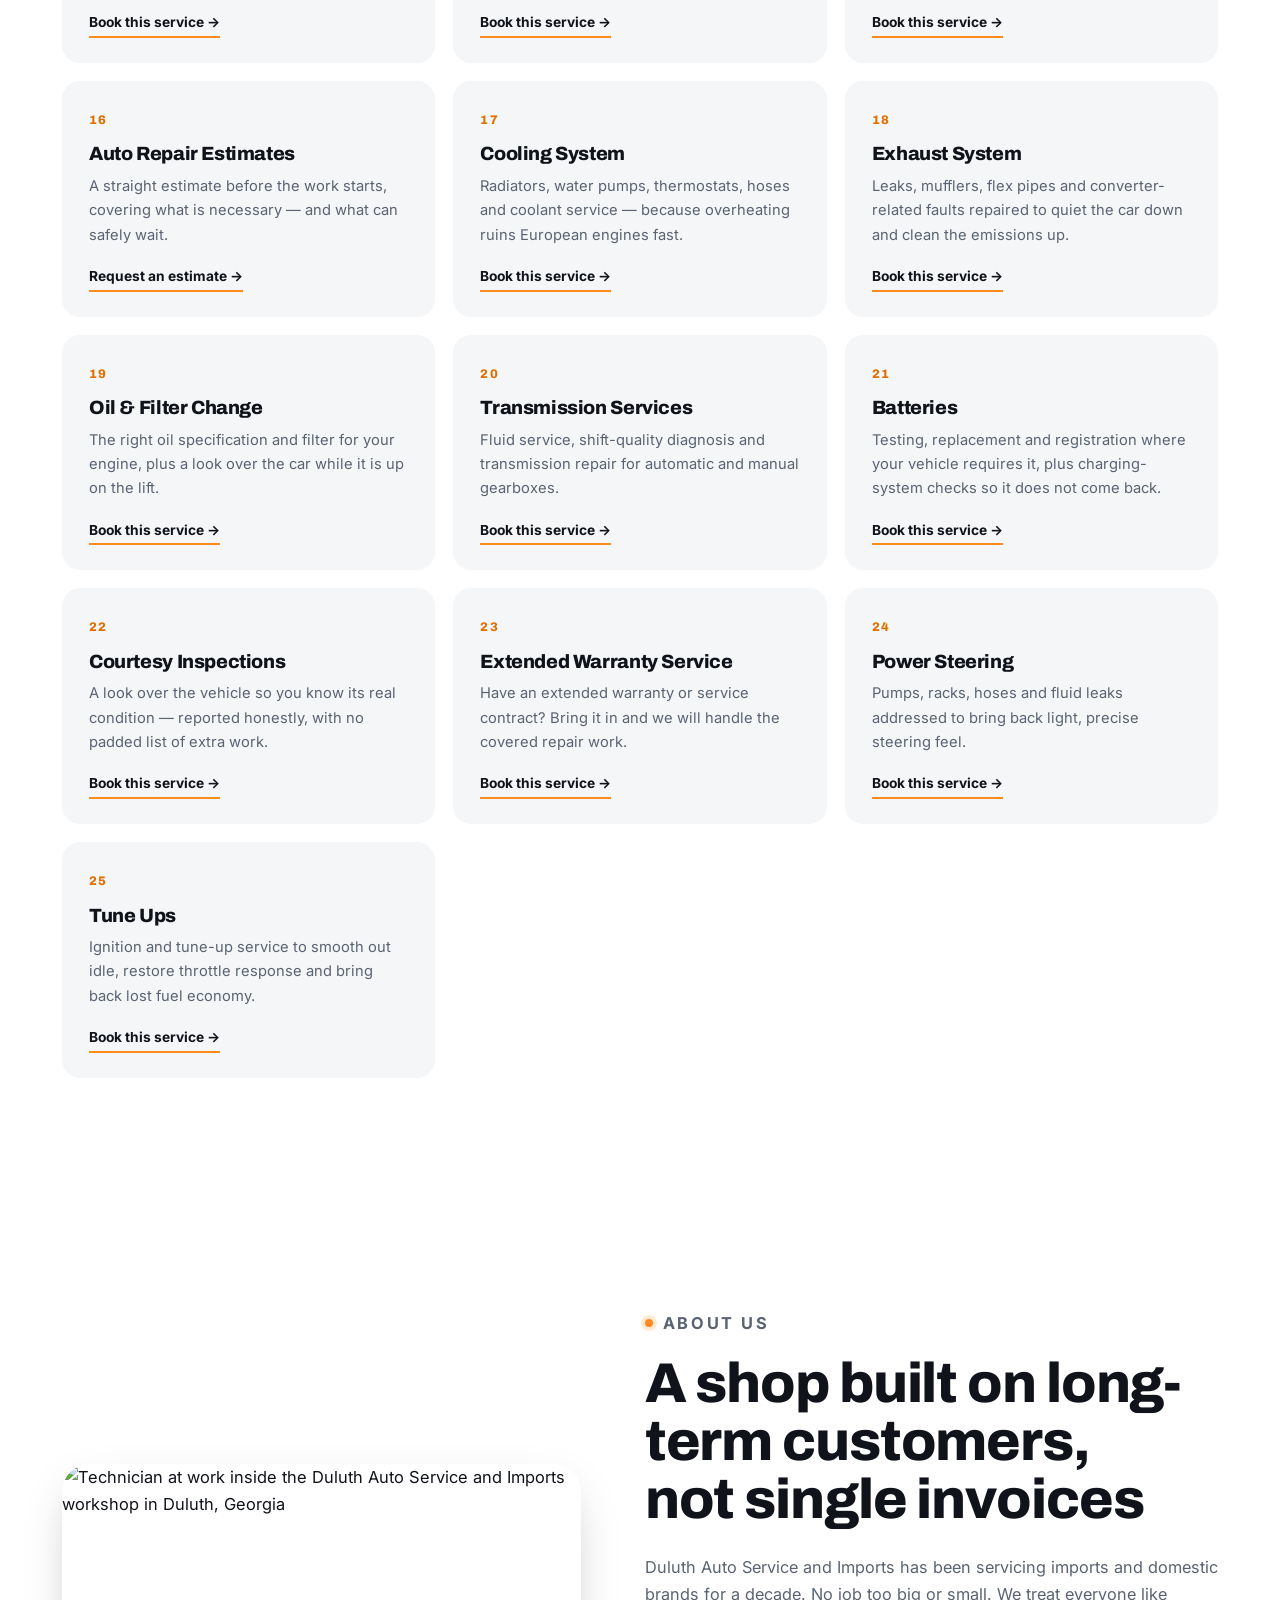
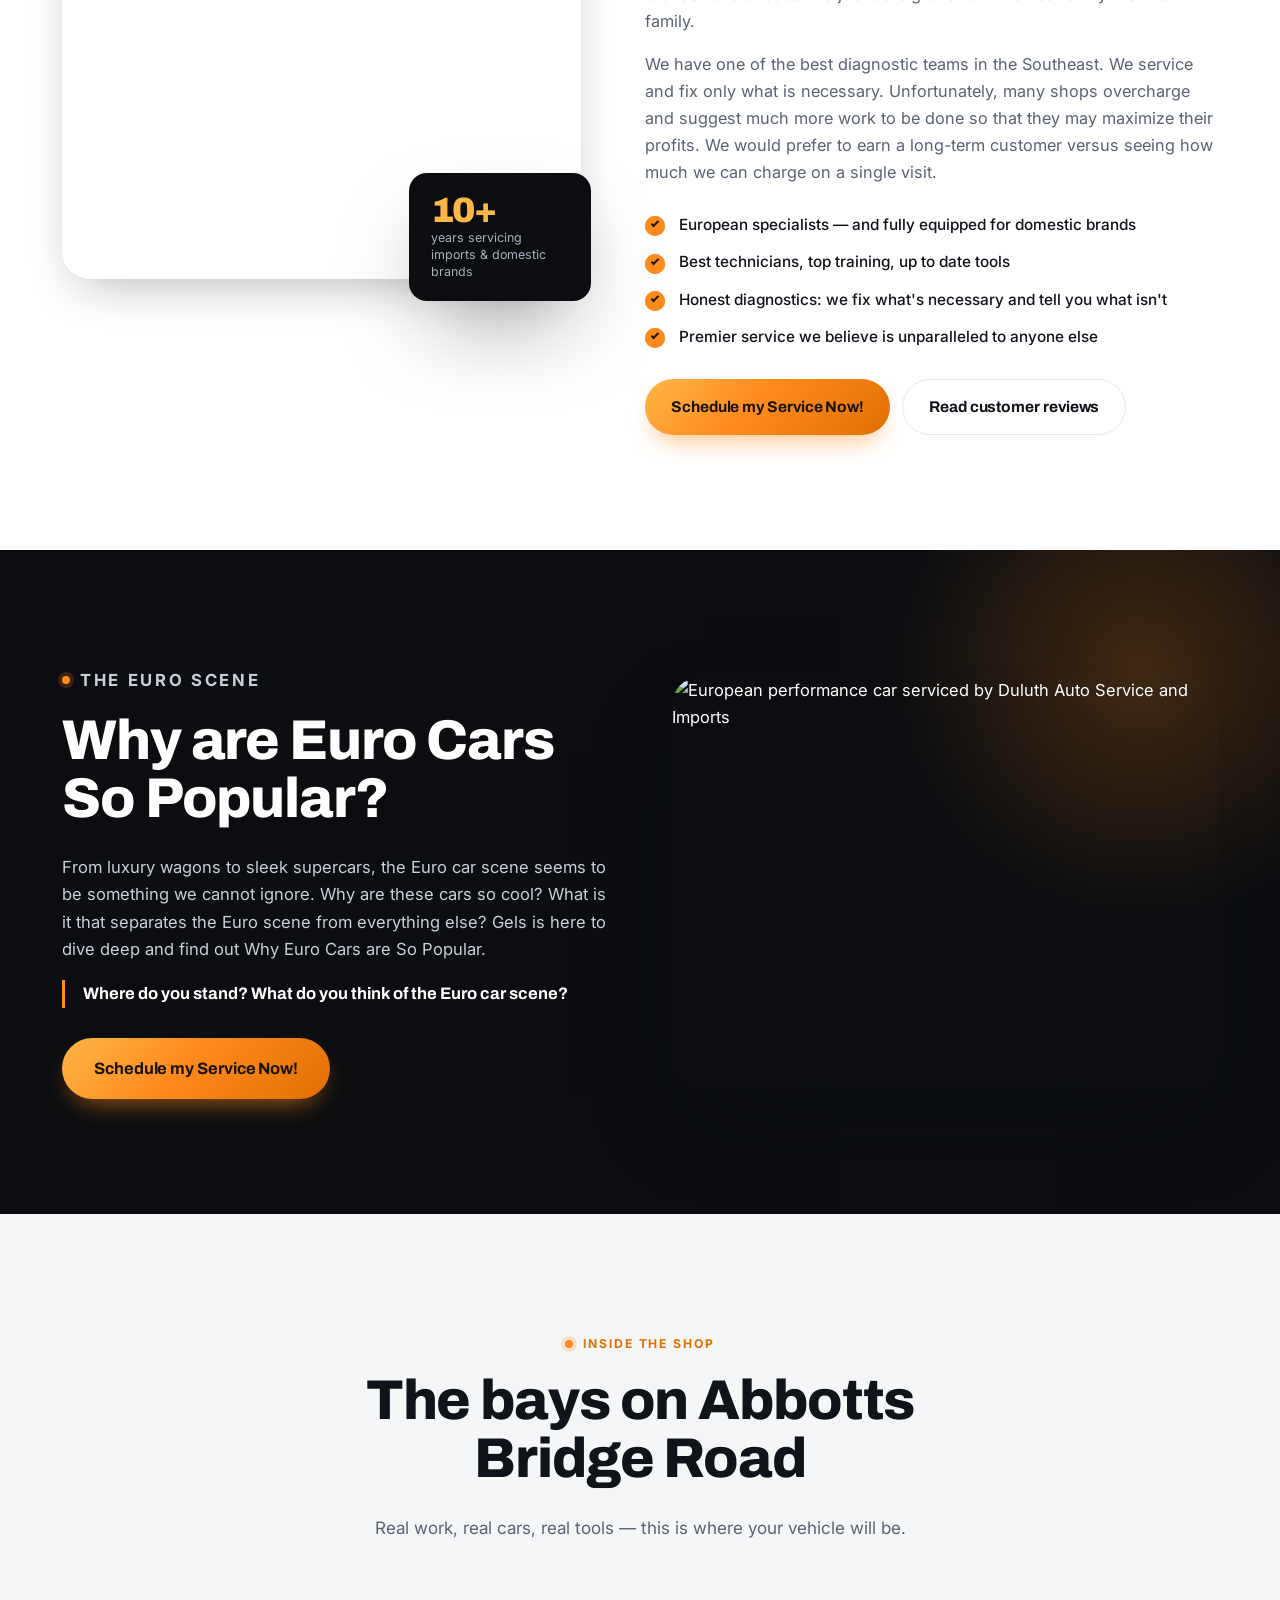
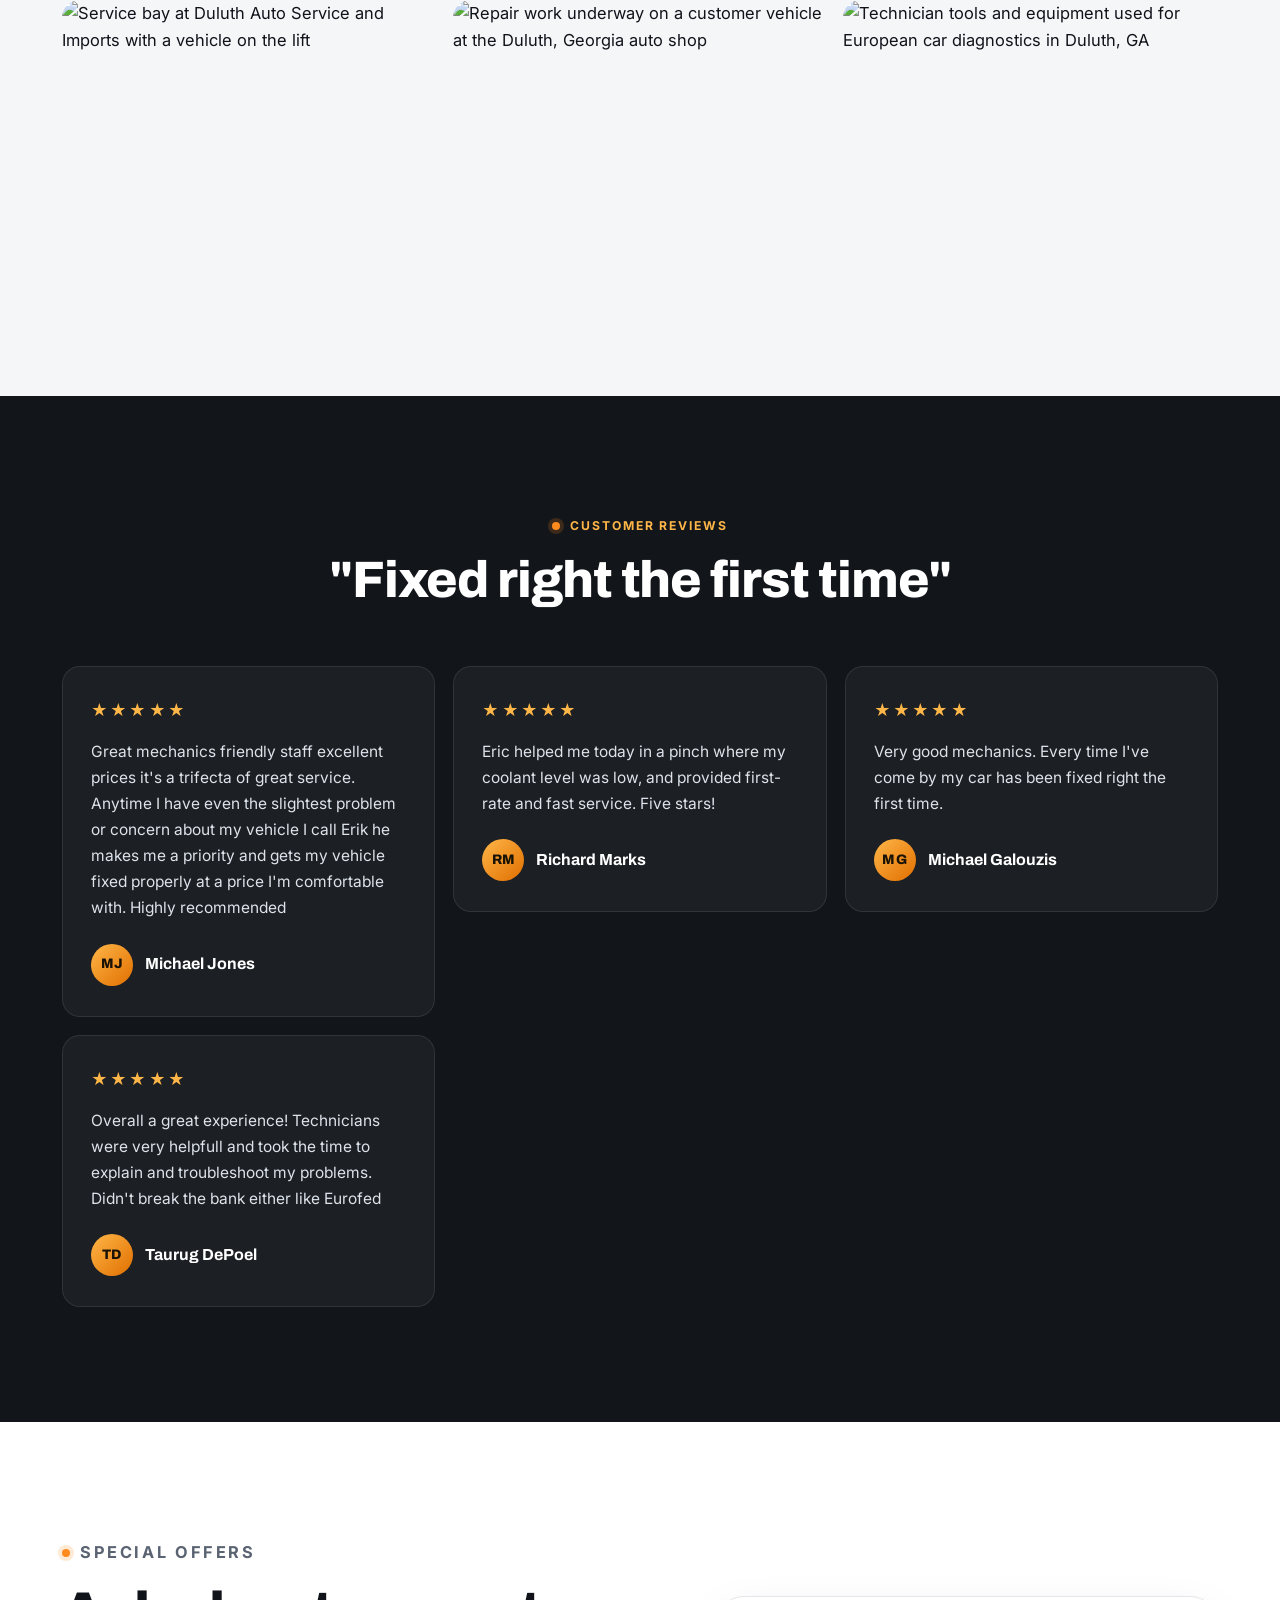
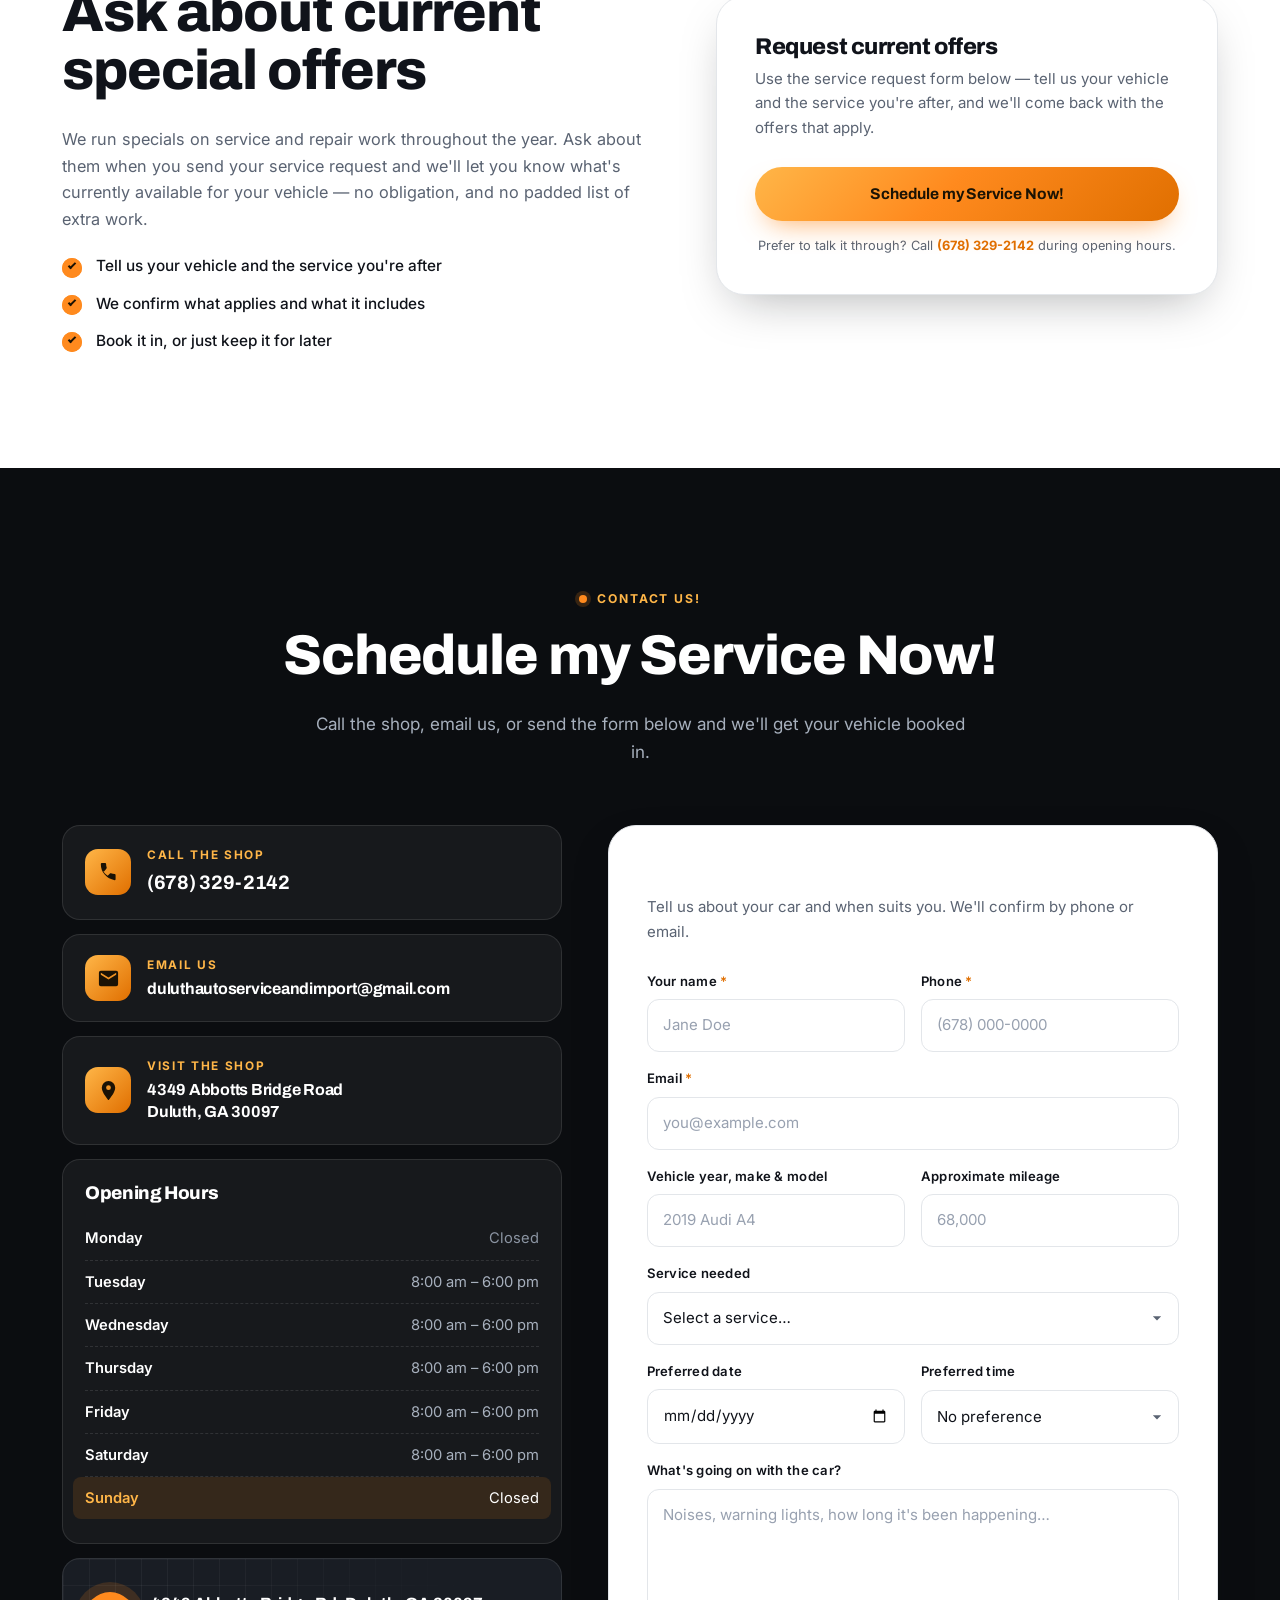
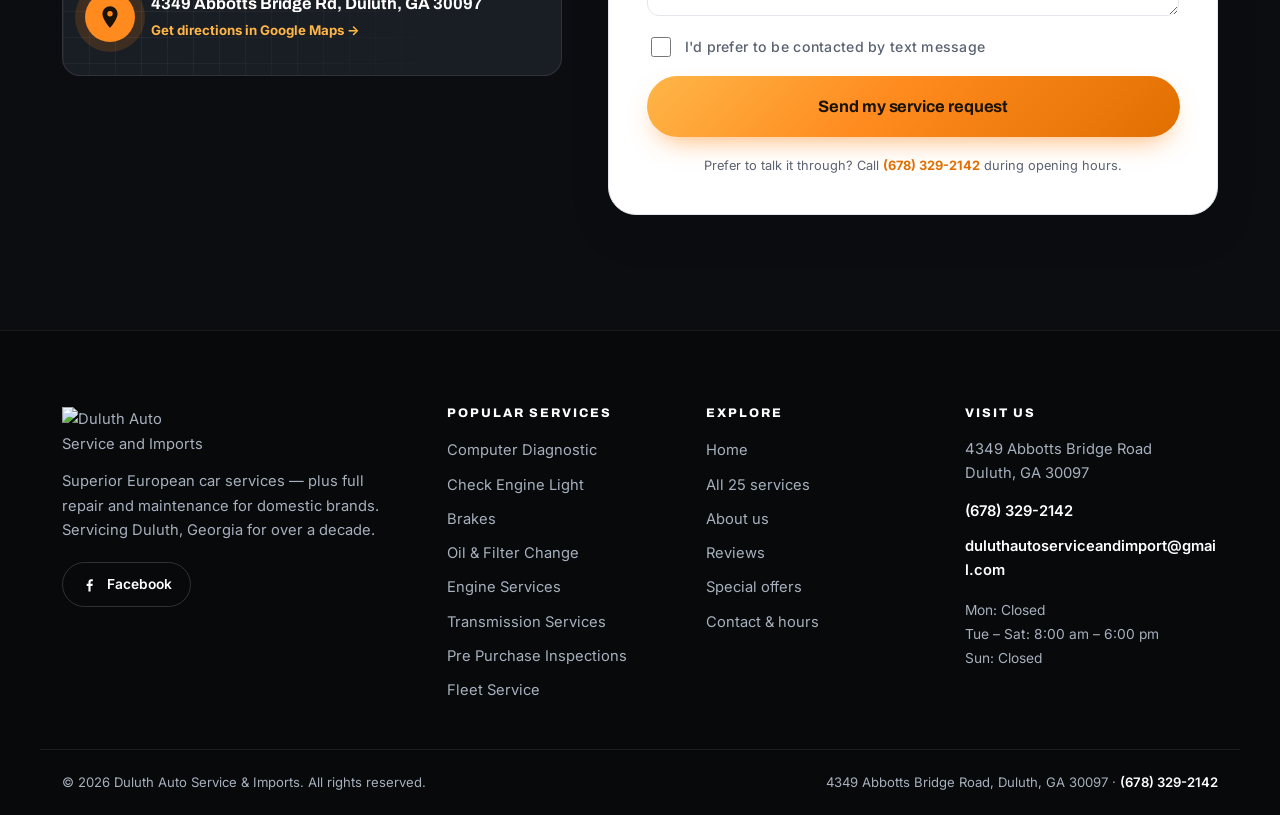
==== commit 9eb76a7e: "edit: there are two forms in this site, we just need 1. BLOG (required — thes" ====
--- a/index.html
+++ b/index.html
@@ -551,9 +551,9 @@
         <p class="eyebrow"><span class="eyebrow__dot" aria-hidden="true"></span> Special offers</p>
         <h2 id="offersTitle" class="sechead__title">Ask about current<br>special offers</h2>
         <p>
-          We run specials on service and repair work throughout the year. Send us your name and
-          number and we'll let you know what's currently available for your vehicle — no obligation,
-          and no padded list of extra work.
+          We run specials on service and repair work throughout the year. Ask about them when you
+          send your service request and we'll let you know what's currently available for your
+          vehicle — no obligation, and no padded list of extra work.
         </p>
         <ul class="ticks ticks--tight">
           <li>Tell us your vehicle and the service you're after</li>
@@ -562,49 +562,18 @@
         </ul>
       </div>
 
-      <!-- FORM 1: Offers / callback -->
-      <div class="card card--form">
+      <!-- Offers call to action → the single service request form -->
+      <div class="card card--main">
         <h3 class="card__title">Request current offers</h3>
-        <p class="card__sub">Quick callback — two fields and your vehicle.</p>
-
-        <div class="formnote formnote--ok" data-success hidden role="status">
-          <strong>Thanks, your message was sent.</strong>
-          <span>We'll get back to you with the offers that apply to your vehicle.</span>
-        </div>
-        <div class="formnote formnote--err" data-error hidden role="alert">
-          <strong>That didn't go through.</strong>
-          <span>Please try again, or call us on (678) 329-2142.</span>
-        </div>
-
-        <form class="form form--compact"
-              method="POST"
-              action="https://vision.leadrai.com/api/forms/425c77749fe5fc020f03ada3ad5ccc97"
-              data-leadr-form
-              novalidate>
-          <input type="hidden" name="_form" value="Special offers">
-          <input type="hidden" name="_page" value="" data-page-field>
-          <input type="text" name="_gotcha" tabindex="-1" autocomplete="off" style="display:none">
-
-          <div class="field">
-            <label for="o-name">Your name</label>
-            <input id="o-name" type="text" name="name" required autocomplete="name" placeholder="Jane Doe">
-          </div>
-          <div class="field">
-            <label for="o-phone">Phone</label>
-            <input id="o-phone" type="tel" name="phone" required autocomplete="tel" placeholder="(678) 000-0000">
-          </div>
-          <div class="field">
-            <label for="o-vehicle">Vehicle</label>
-            <input id="o-vehicle" type="text" name="Vehicle" autocomplete="off" placeholder="2017 BMW 340i">
-          </div>
-          <div class="field">
-            <label for="o-service">Service needed</label>
-            <input id="o-service" type="text" name="Service needed" autocomplete="off" placeholder="Brakes, oil change, diagnostics…">
-          </div>
-
-          <button class="btn btn--primary btn--full" type="submit">Send my request</button>
-          <p class="form__fine">We'll only use your details to get back to you about your vehicle.</p>
-        </form>
+        <p class="card__sub">
+          Use the service request form below — tell us your vehicle and the service you're after,
+          and we'll come back with the offers that apply.
+        </p>
+
+        <a class="btn btn--primary btn--full" href="#contact">Schedule my Service Now!</a>
+        <p class="form__fine" style="margin-top:14px">
+          Prefer to talk it through? Call <a href="tel:+16783292142">(678) 329-2142</a> during opening hours.
+        </p>
       </div>
     </div>
   </section>
@@ -878,5 +847,7 @@
 <script src="script.js" defer></script>
 <script src="https://vision.leadrai.com/widget/loader.js" data-lv-widget data-kind="chatbot" data-widget="9e484e99-b434-4cd9-9663-a370ce66f94b" async></script>
 <script src="https://vision.leadrai.com/widget/loader.js" data-lv-widget data-kind="voice" data-widget="a794f94f-77f6-49f6-b2ef-36fe34561876" async></script>
+<script defer src="https://static.cloudflareinsights.com/beacon.min.js" data-cf-beacon='{"token": "0a932598fc5b4cc9baf156d875620bd1"}'></script>
+<script defer data-lv-track src="https://vision.leadrai.com/api/forms/425c77749fe5fc020f03ada3ad5ccc97/t.js"></script>
 </body>
 </html>
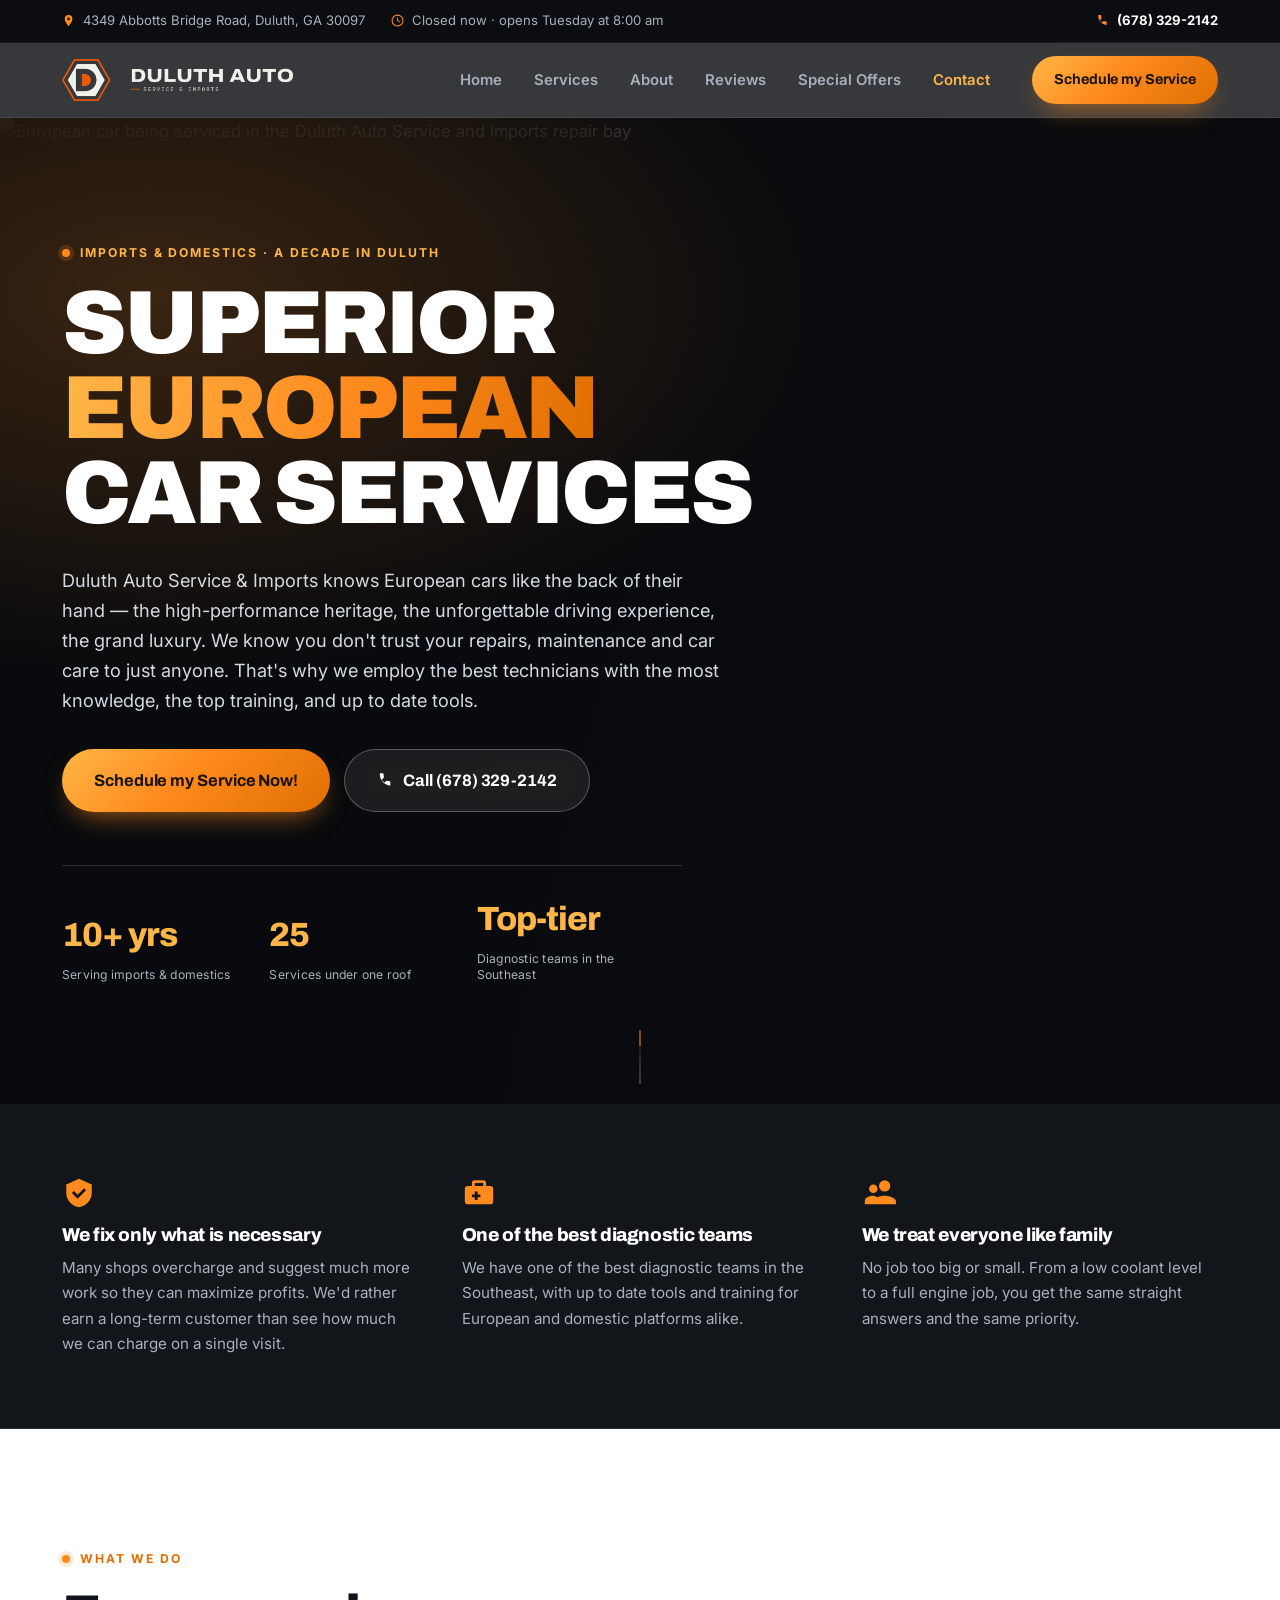
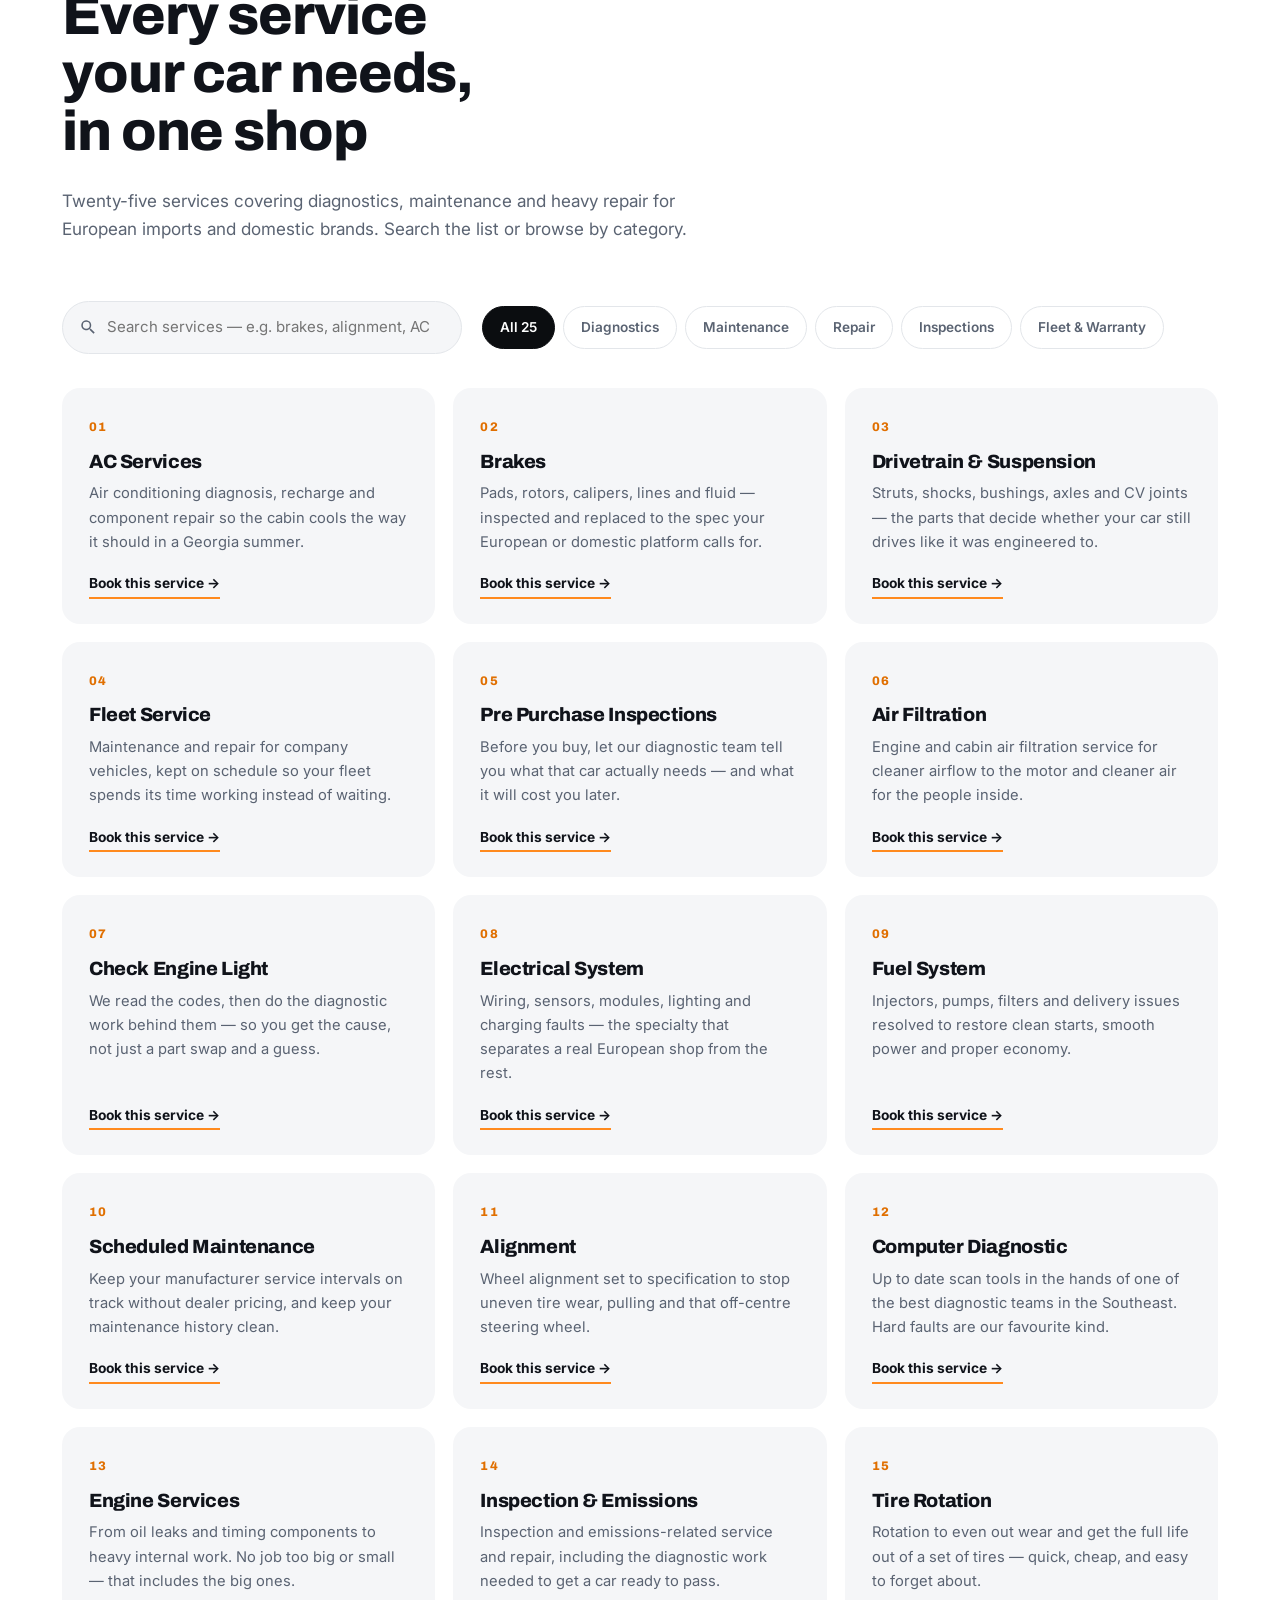
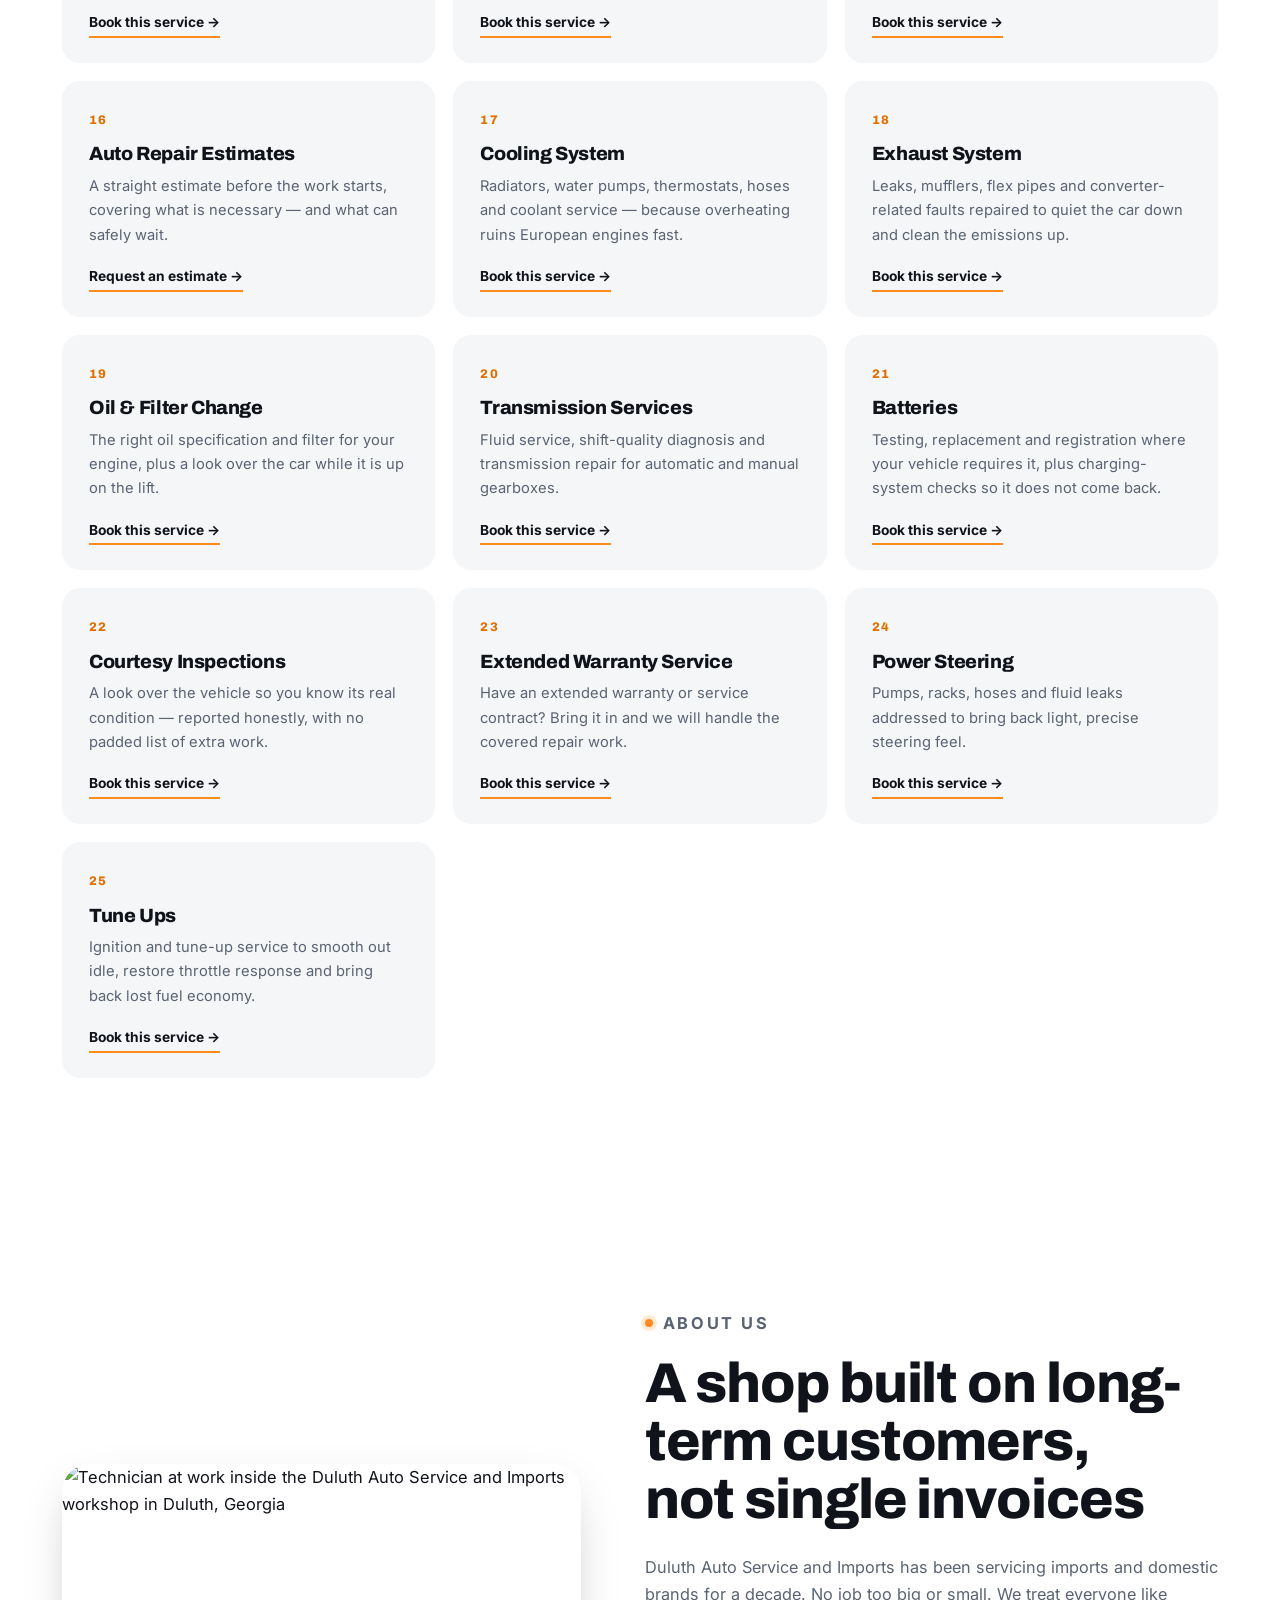
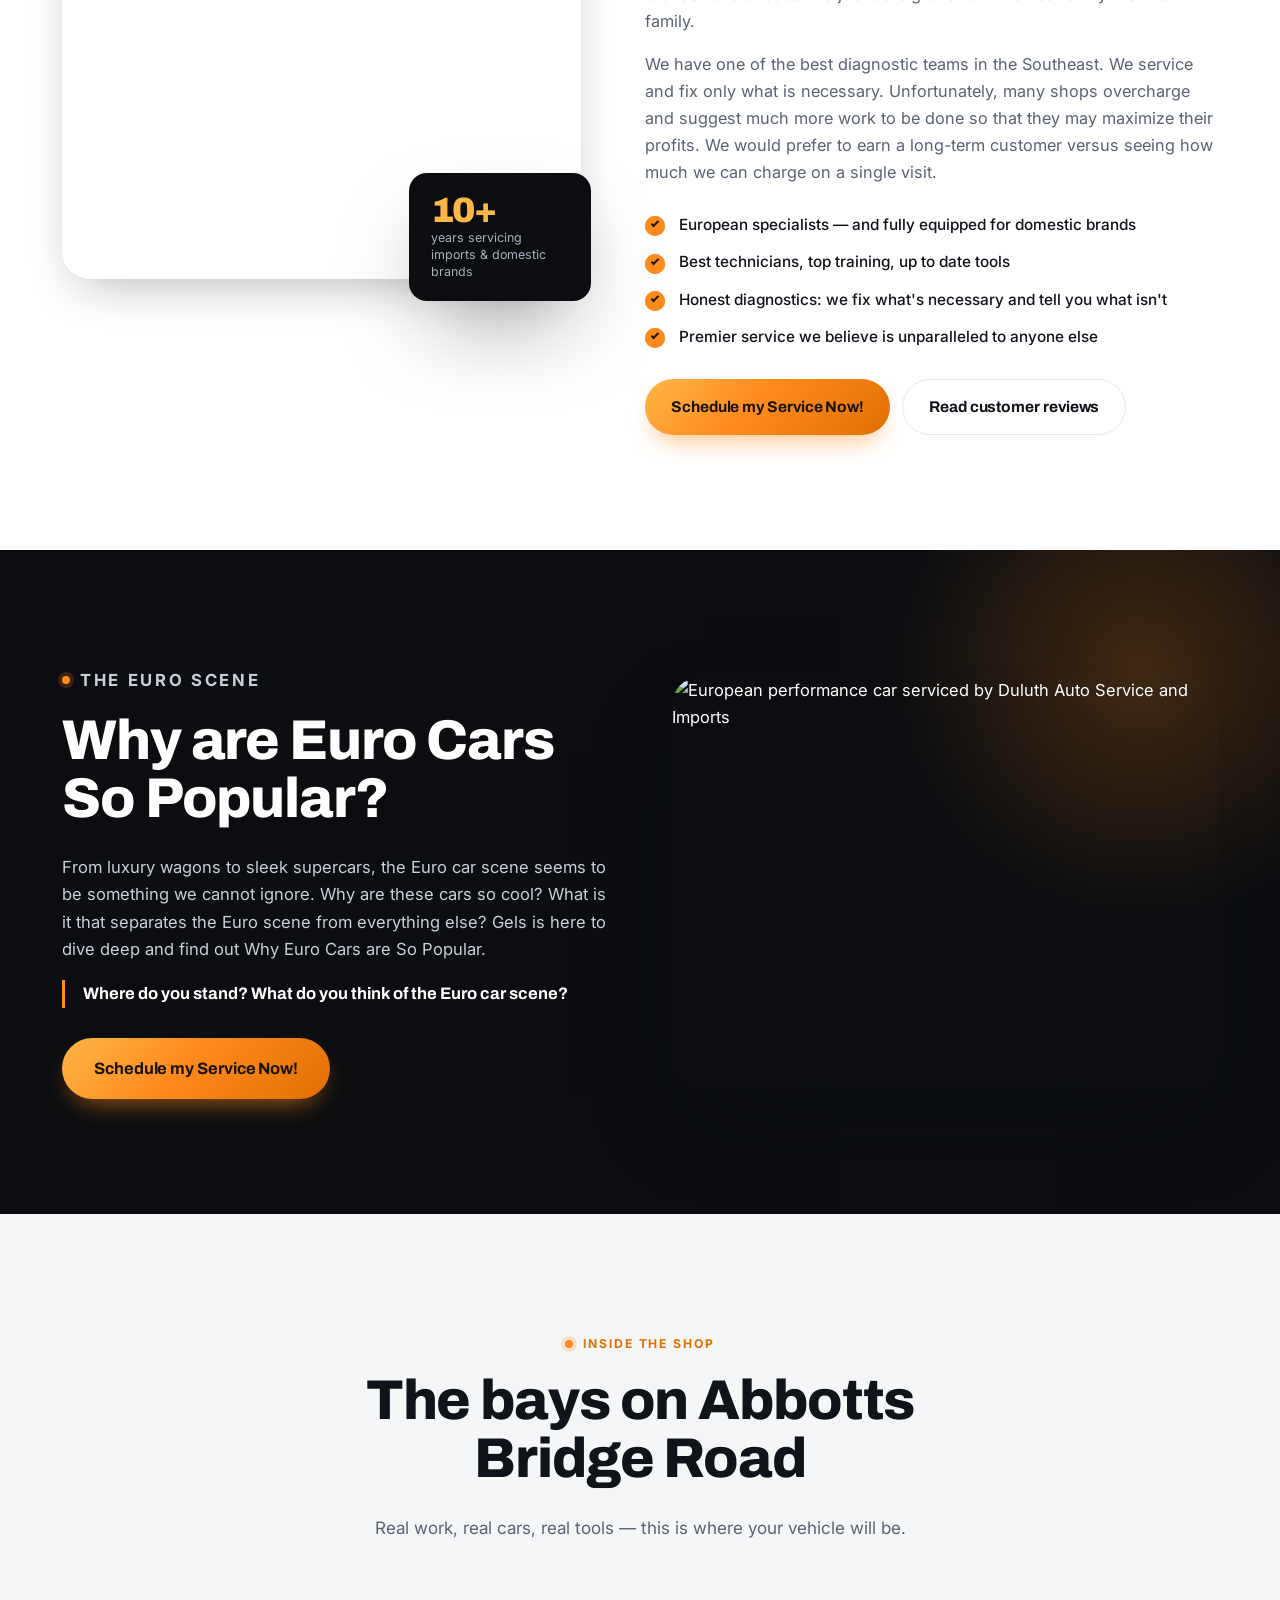
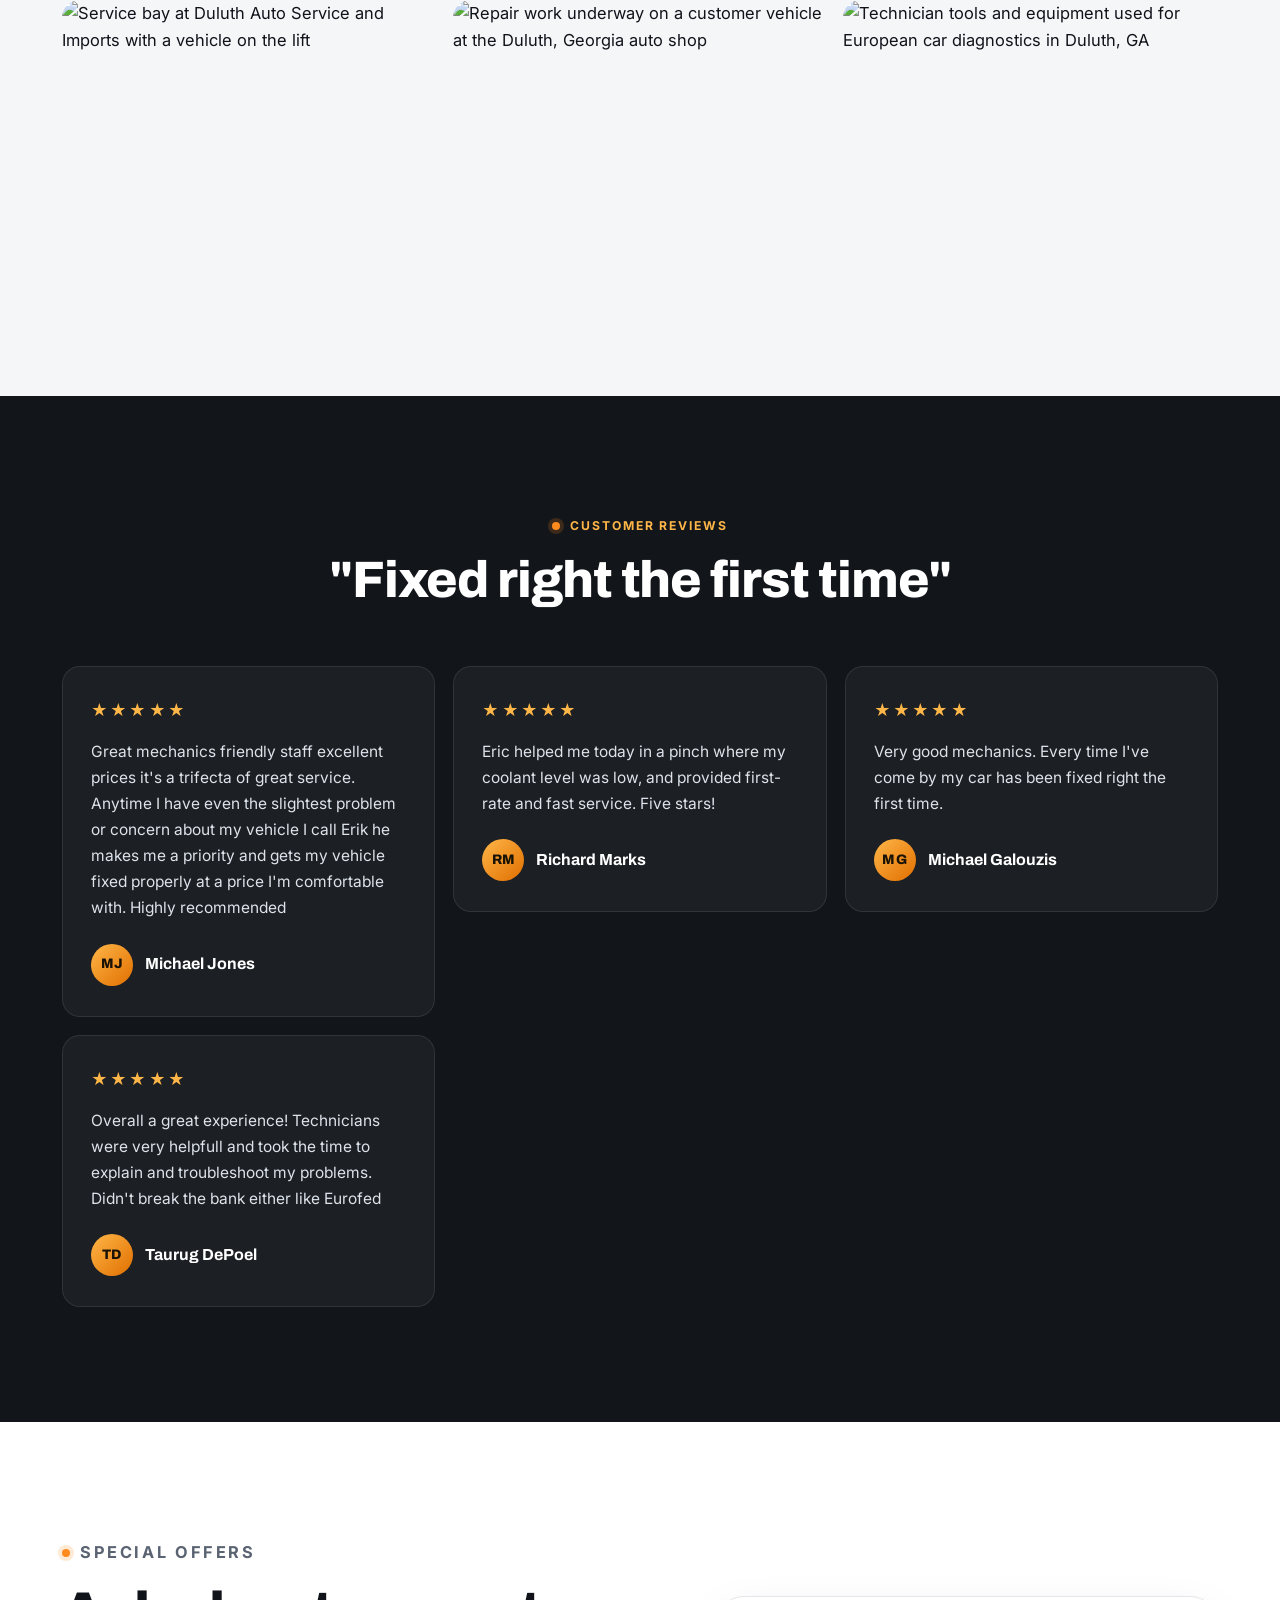
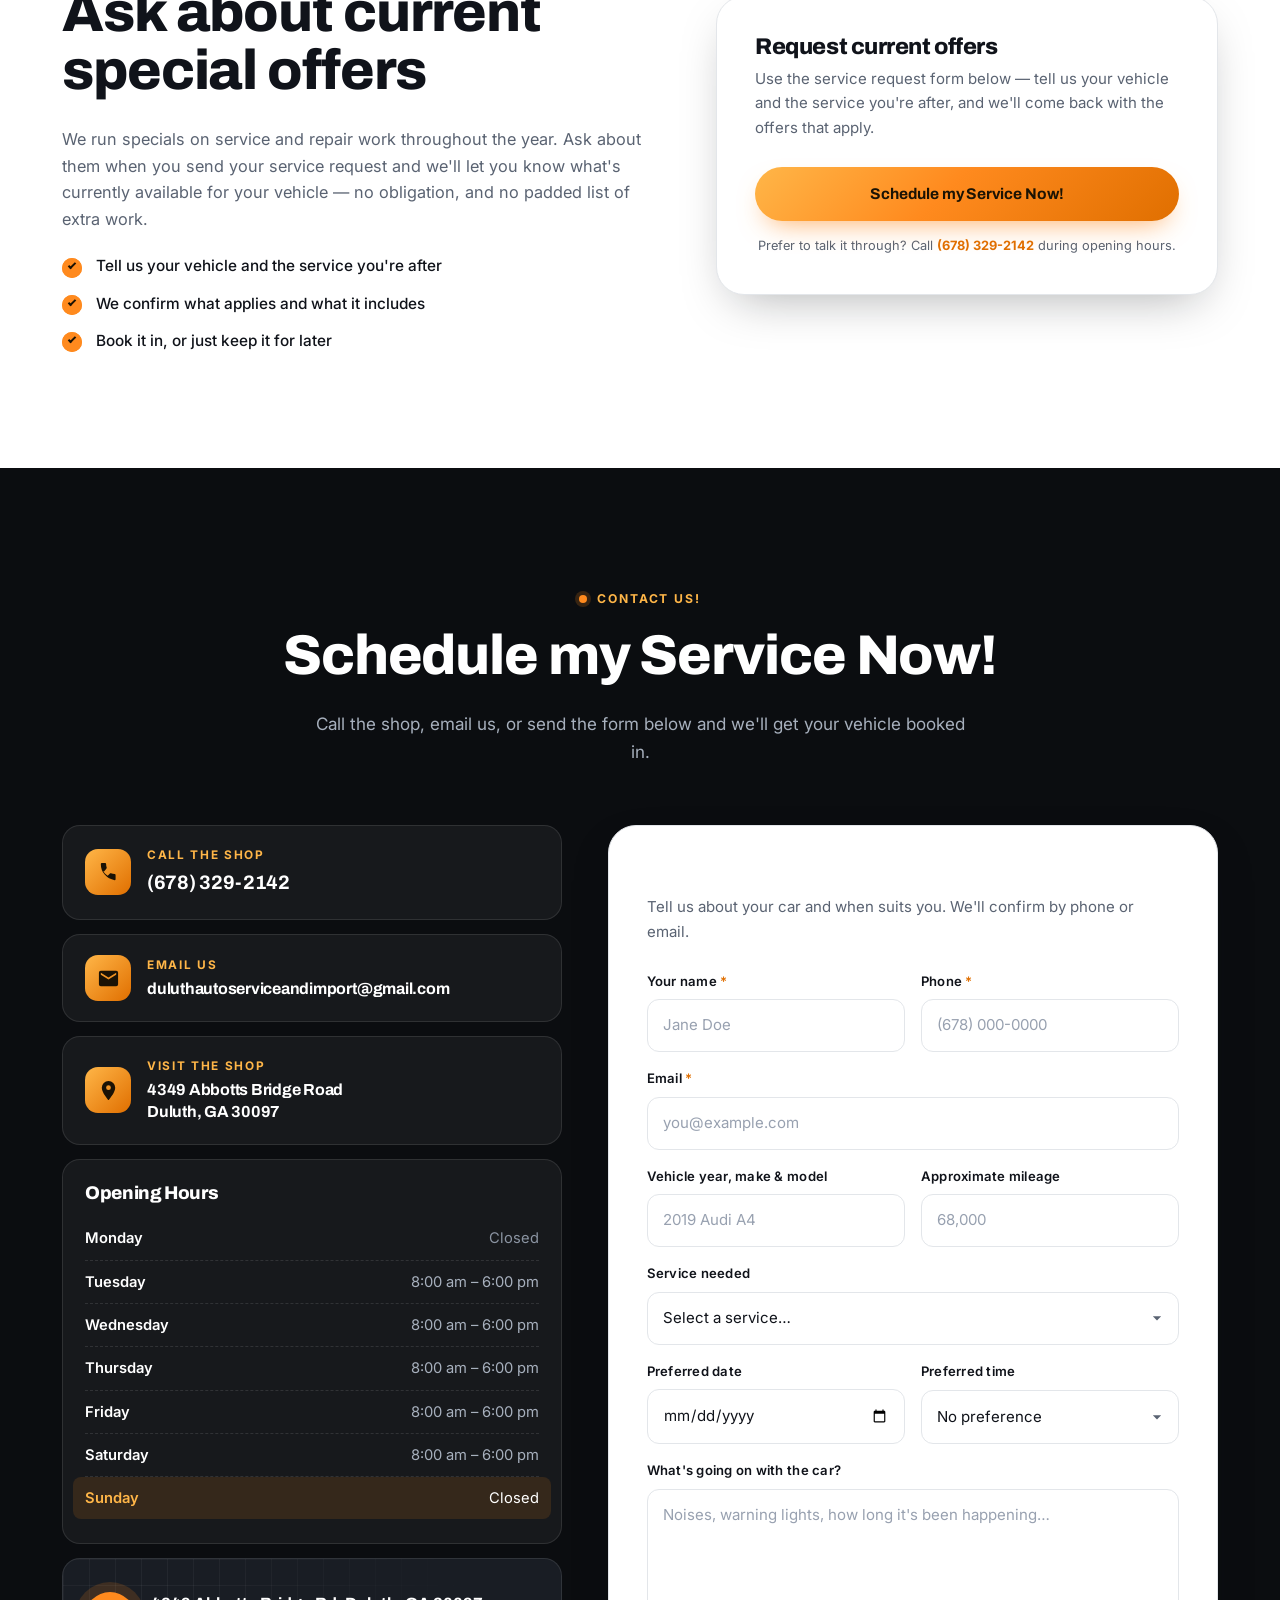
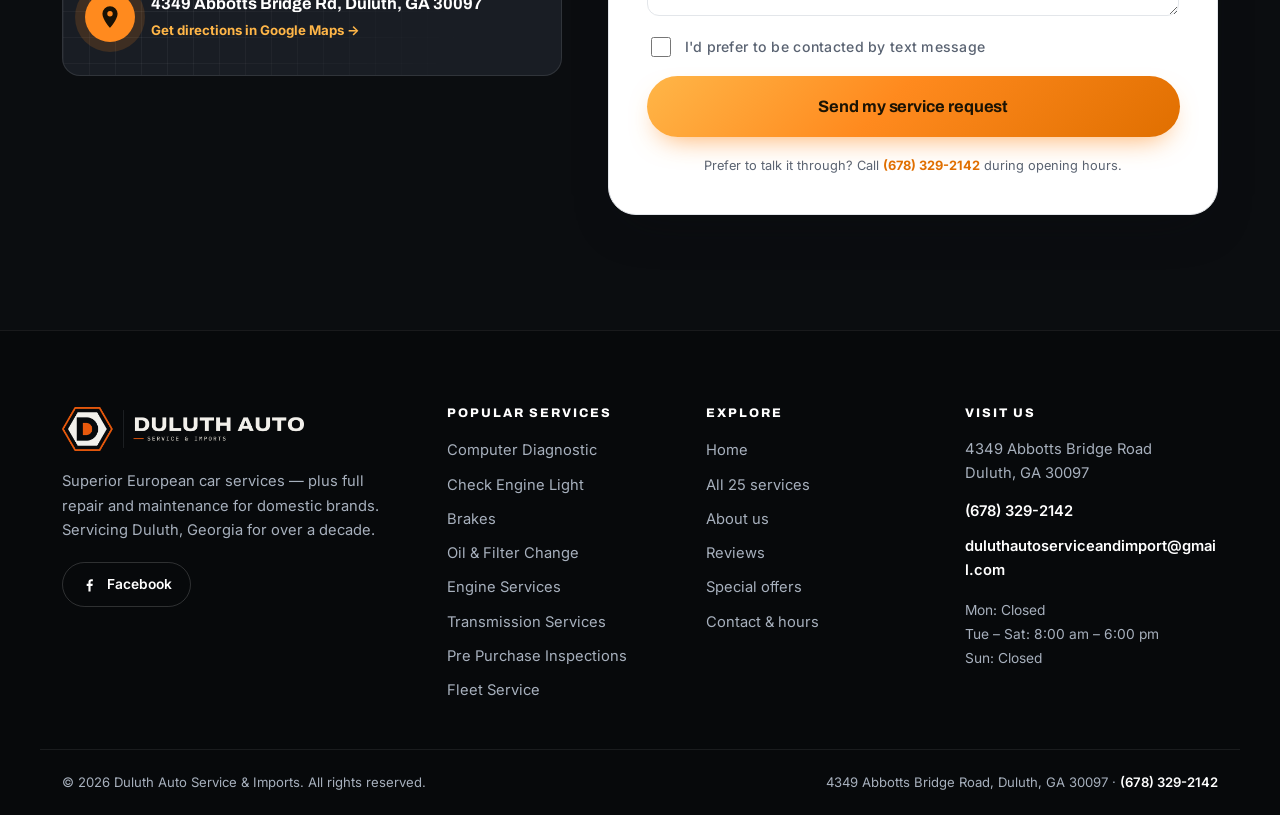
==== commit f6f15736: "edit: Use the logo attached. ## IMAGES PROVIDED BY THE CUSTOMER 1. https://pd" ====
--- a/index.html
+++ b/index.html
@@ -88,10 +88,8 @@
   <div class="wrap site-header__inner">
     <a class="brand" href="#top" aria-label="Duluth Auto Service and Imports home">
       <img class="brand__logo"
-           src="https://images.leadconnectorhq.com/image/f_webp/q_80/r_320/u_https://assets.cdn.filesafe.space/kmuWt2VIVqgZykAPR1IQ/media/623e46bcfb318ded72434d4e.png"
-           srcset="https://images.leadconnectorhq.com/image/f_webp/q_80/r_320/u_https://assets.cdn.filesafe.space/kmuWt2VIVqgZykAPR1IQ/media/623e46bcfb318ded72434d4e.png 320w, https://images.leadconnectorhq.com/image/f_webp/q_80/r_640/u_https://assets.cdn.filesafe.space/kmuWt2VIVqgZykAPR1IQ/media/623e46bcfb318ded72434d4e.png 640w"
-           sizes="200px"
-           width="200" height="60"
+           src="/images/logo.png"
+           width="231" height="42"
            alt="Duluth Auto Service and Imports logo">
       <span class="brand__text">
         <strong>Duluth Auto Service</strong>
@@ -772,8 +770,8 @@
   <div class="wrap footer__grid">
     <div class="footer__brand">
       <img class="footer__logo"
-           src="https://images.leadconnectorhq.com/image/f_webp/q_80/r_320/u_https://assets.cdn.filesafe.space/kmuWt2VIVqgZykAPR1IQ/media/623e46bcfb318ded72434d4e.png"
-           width="200" height="60" loading="lazy"
+           src="/images/logo.png"
+           width="242" height="44" loading="lazy"
            alt="Duluth Auto Service and Imports logo">
       <p>
         Superior European car services — plus full repair and maintenance for domestic brands.
@@ -846,7 +844,6 @@
 
 <script src="script.js" defer></script>
 <script src="https://vision.leadrai.com/widget/loader.js" data-lv-widget data-kind="chatbot" data-widget="9e484e99-b434-4cd9-9663-a370ce66f94b" async></script>
-<script src="https://vision.leadrai.com/widget/loader.js" data-lv-widget data-kind="voice" data-widget="a794f94f-77f6-49f6-b2ef-36fe34561876" async></script>
 <script defer src="https://static.cloudflareinsights.com/beacon.min.js" data-cf-beacon='{"token": "0a932598fc5b4cc9baf156d875620bd1"}'></script>
 <script defer data-lv-track src="https://vision.leadrai.com/api/forms/425c77749fe5fc020f03ada3ad5ccc97/t.js"></script>
 </body>
--- a/styles.css
+++ b/styles.css
@@ -1034,9 +1034,8 @@
    Responsive
    ========================================================================== */
 
-@media (min-width: 560px) {
-  .brand__text { display: flex; }
-}
+/* The logo artwork already contains the "Duluth Auto · Service & Imports"
+   wordmark, so the adjacent text lockup stays hidden to avoid duplication. */
 
 @media (max-width: 1060px) {
   .nav__list { gap: 0; }
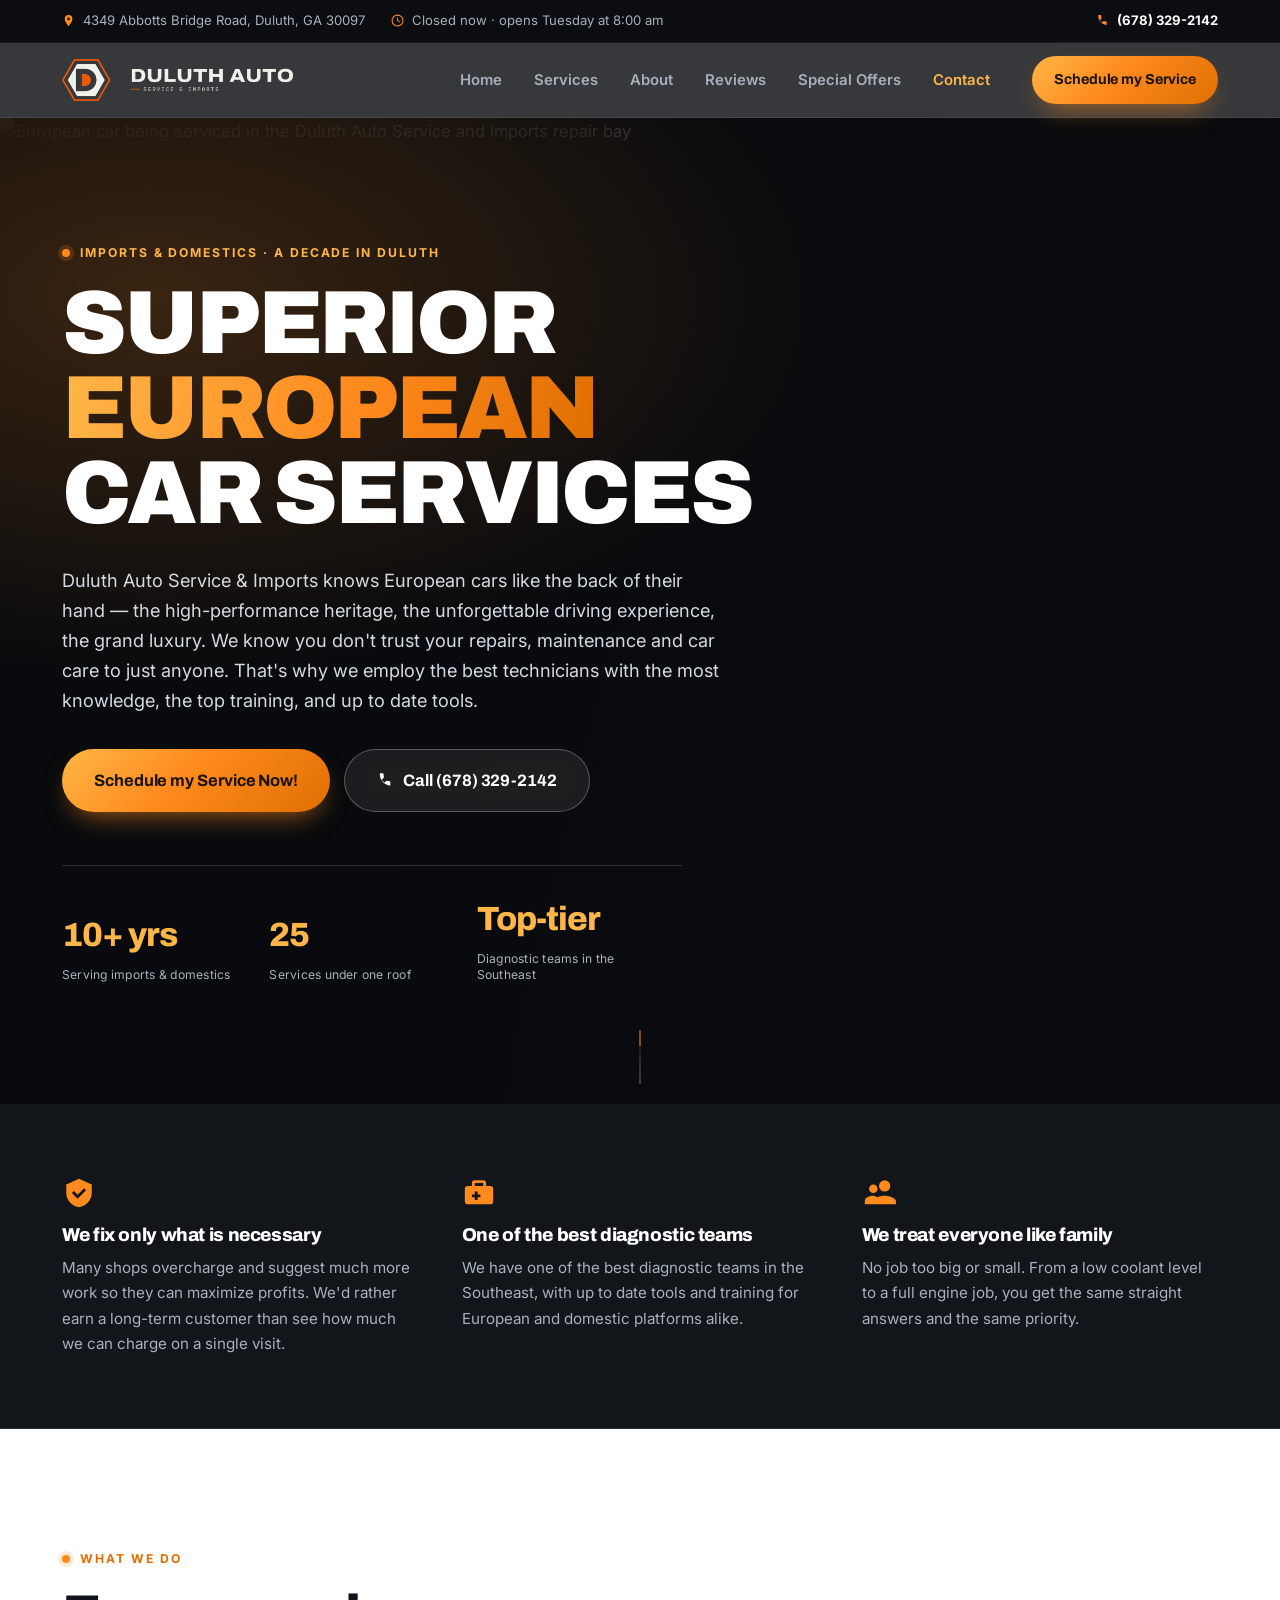
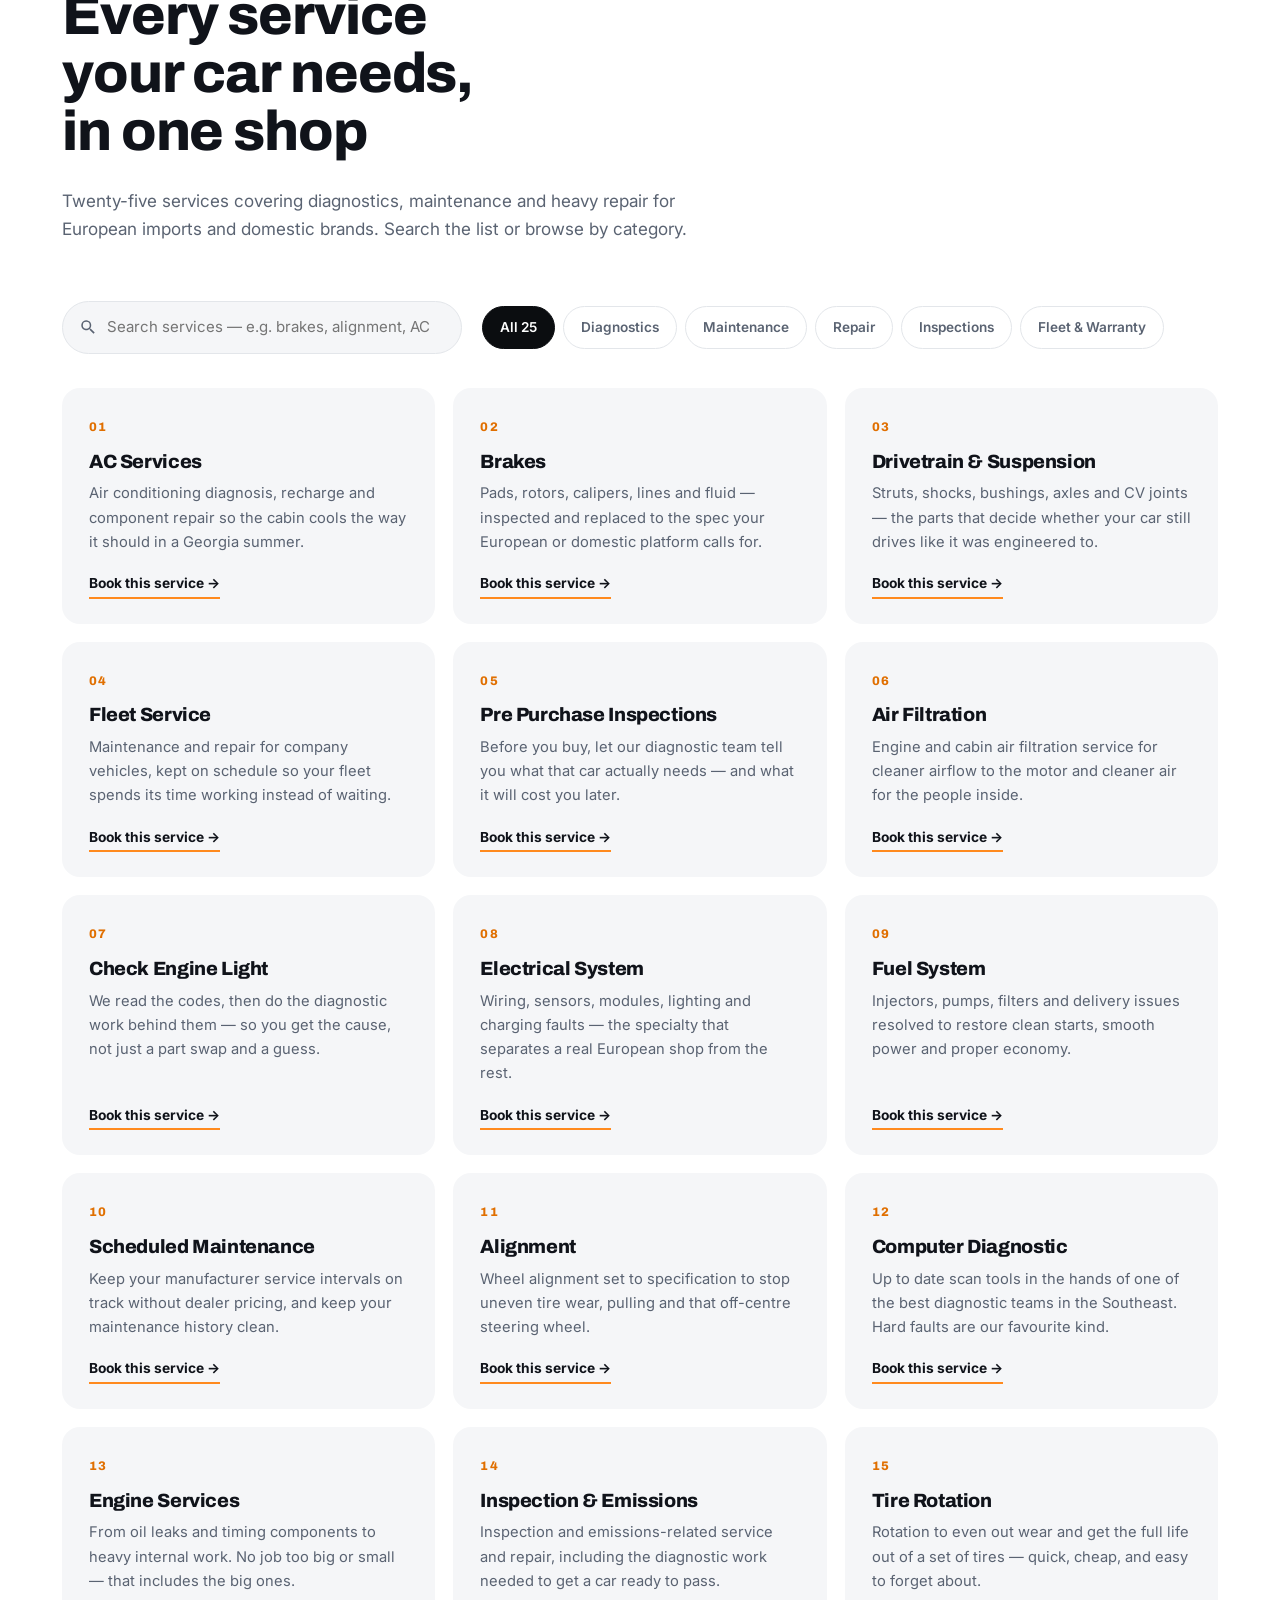
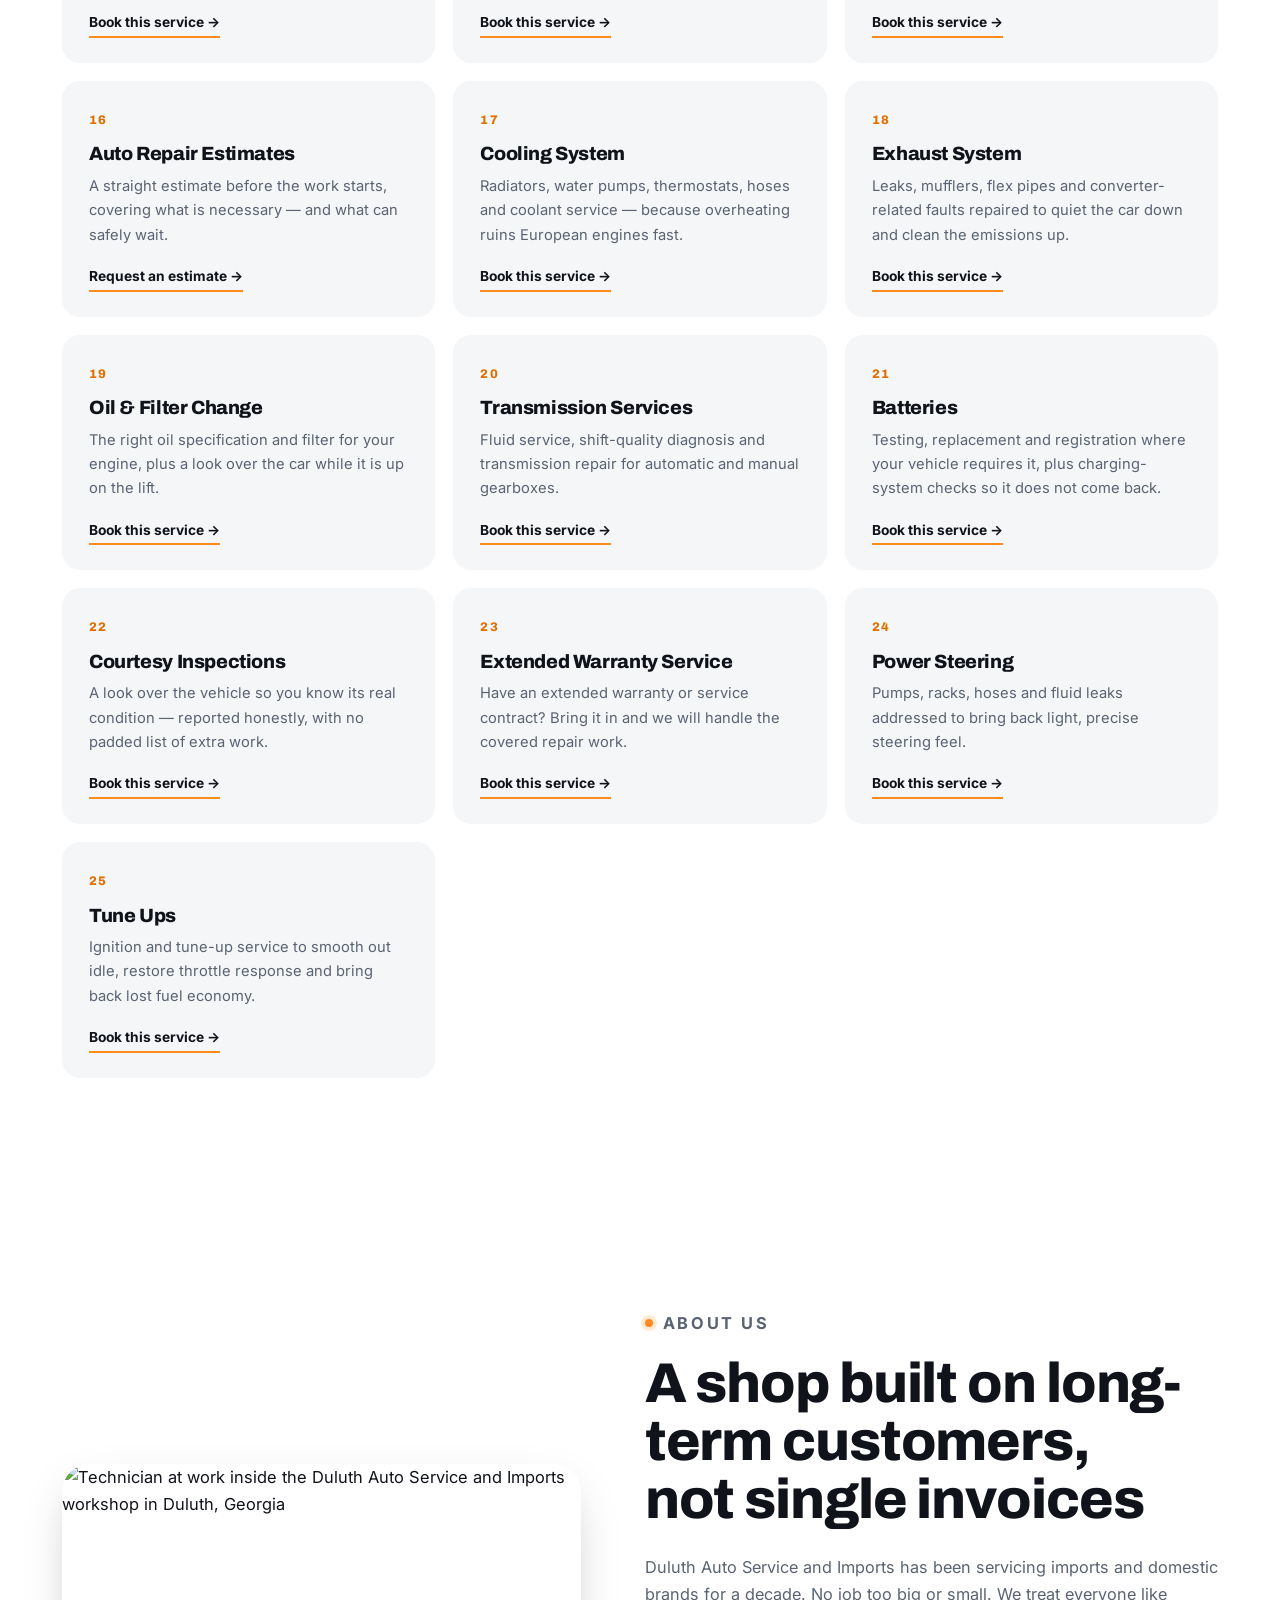
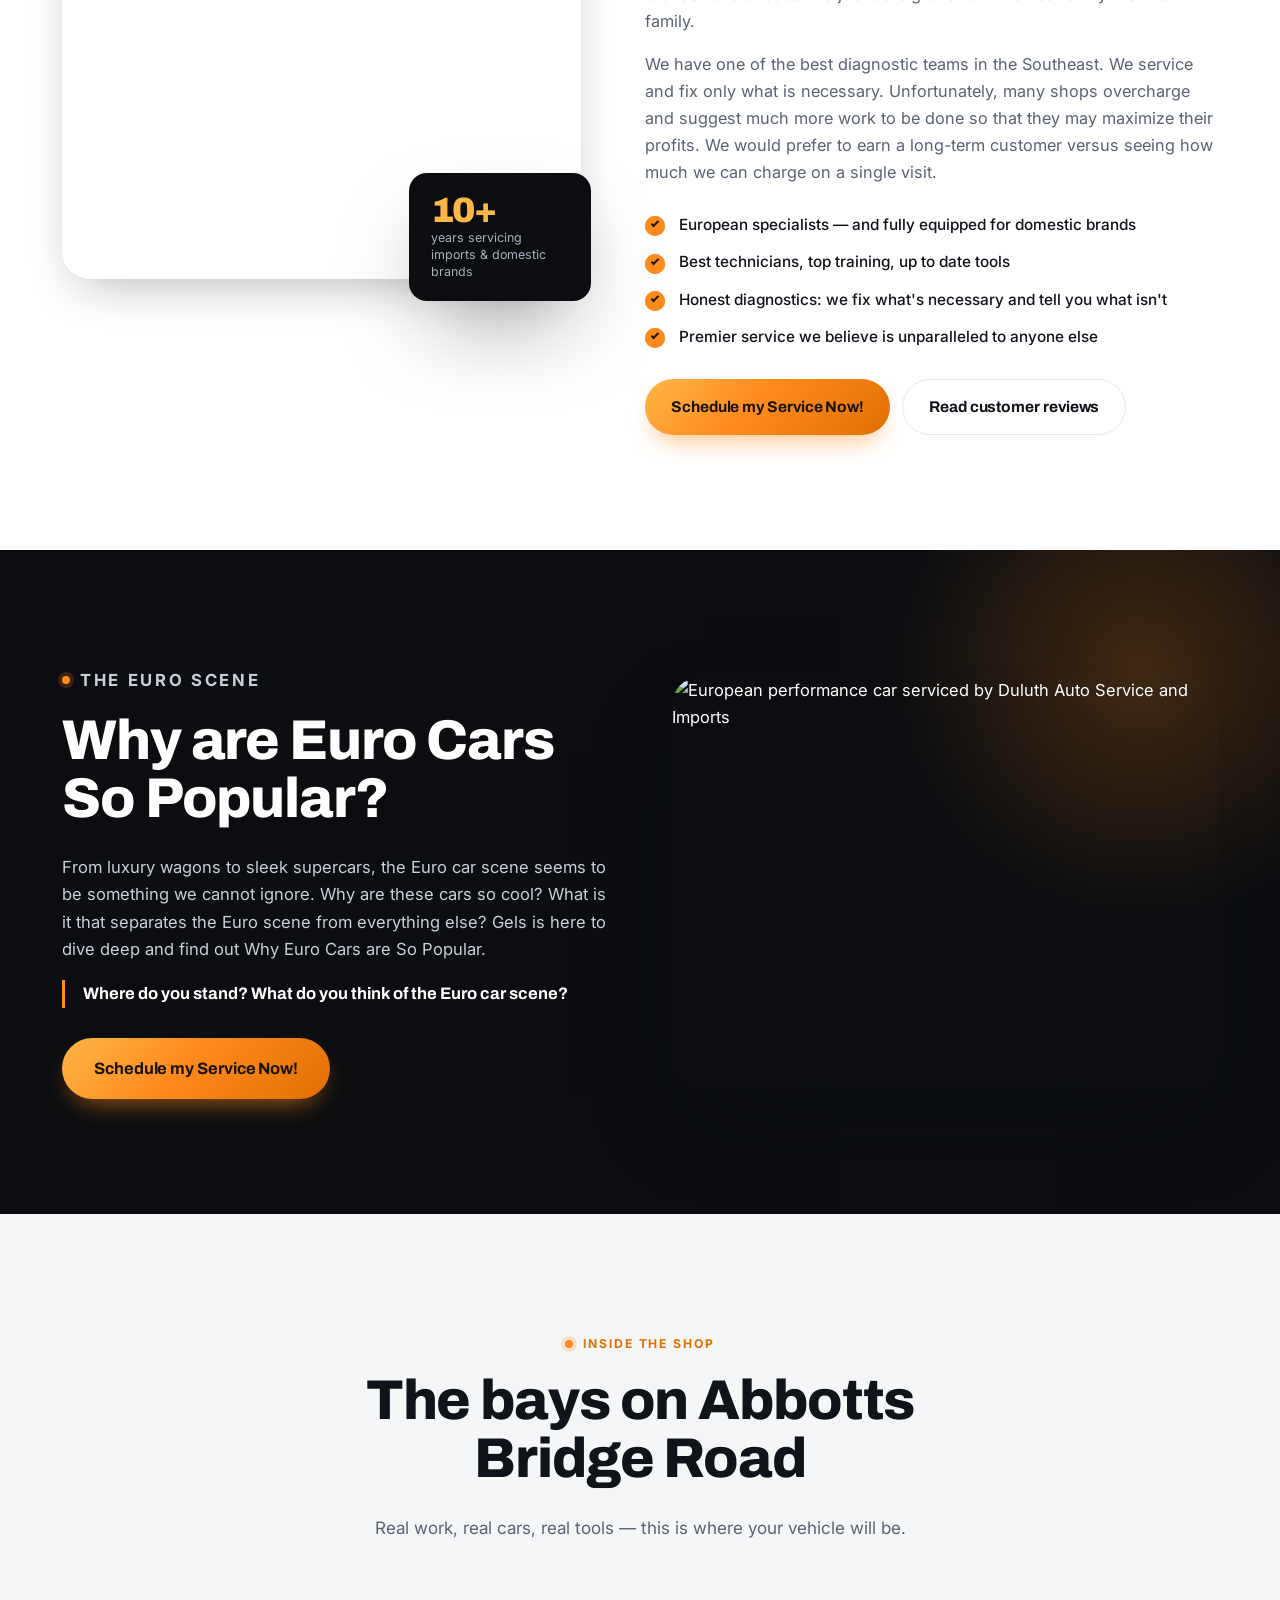
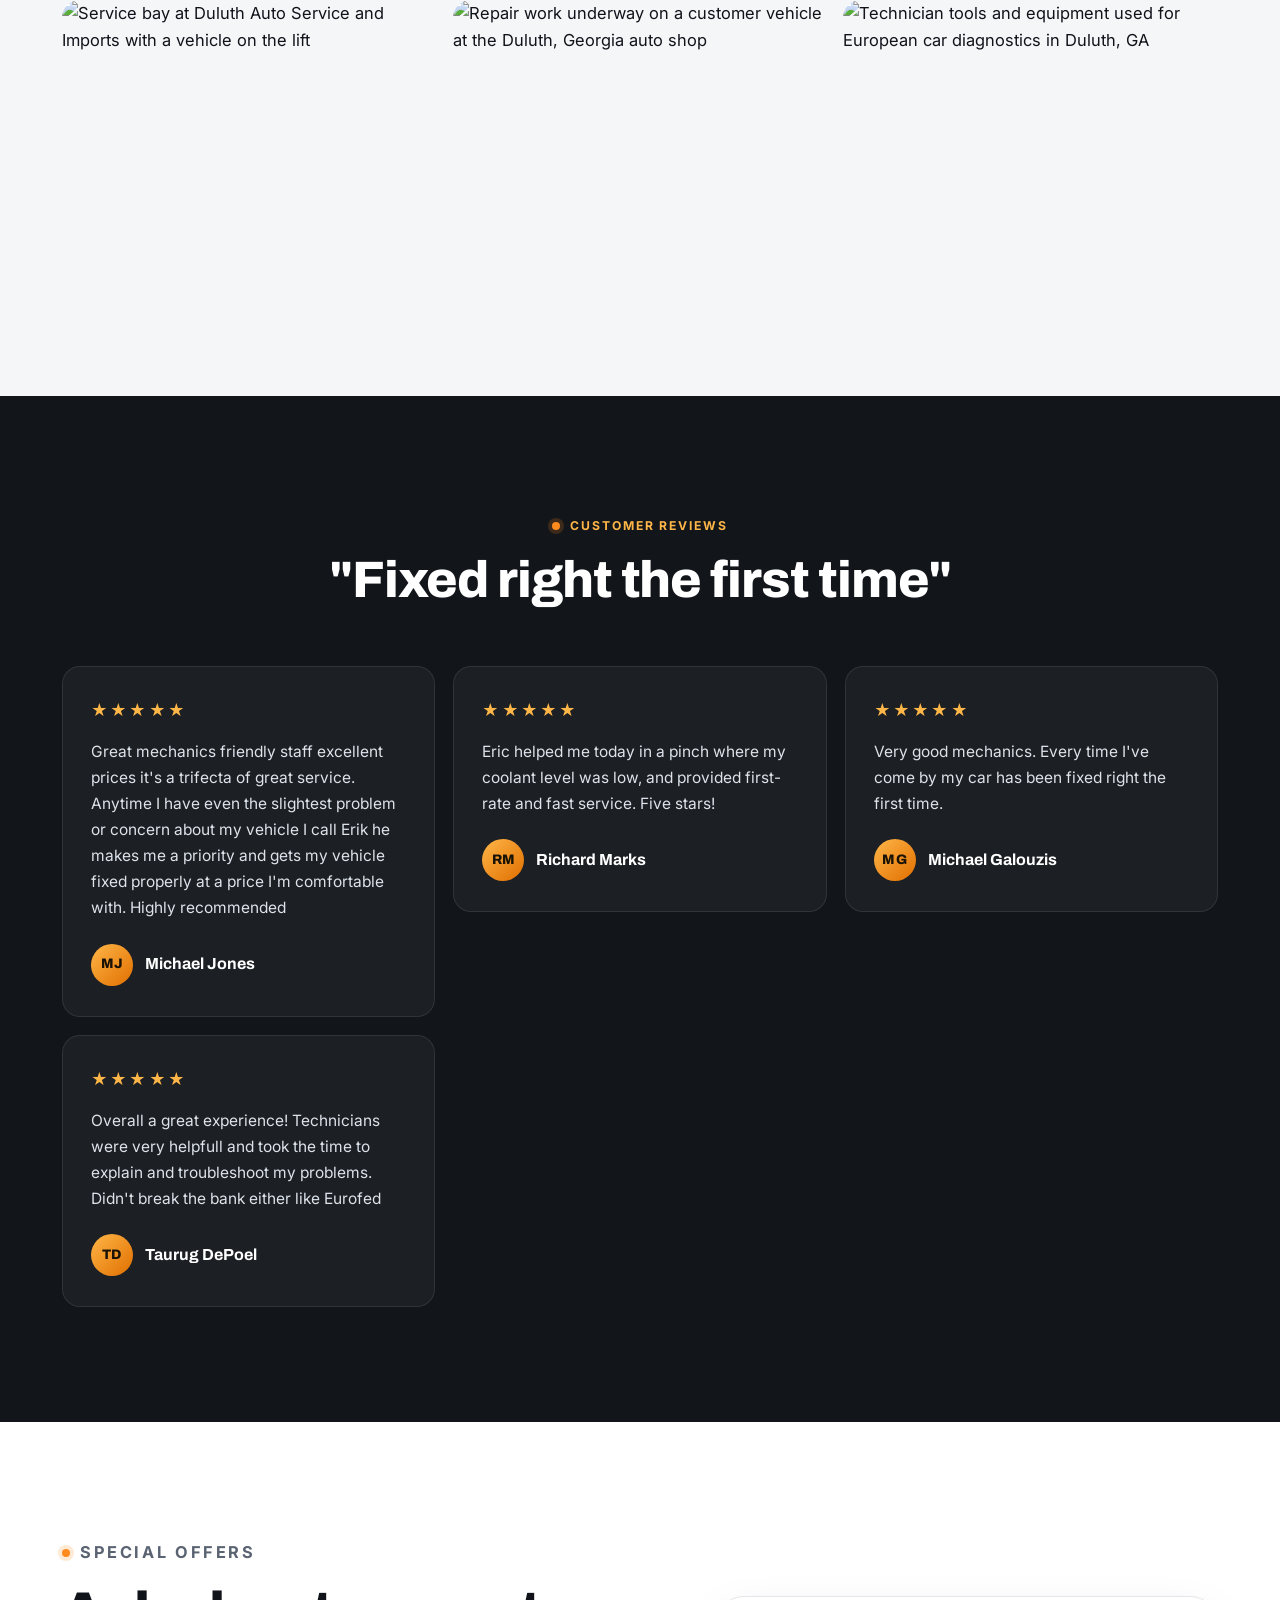
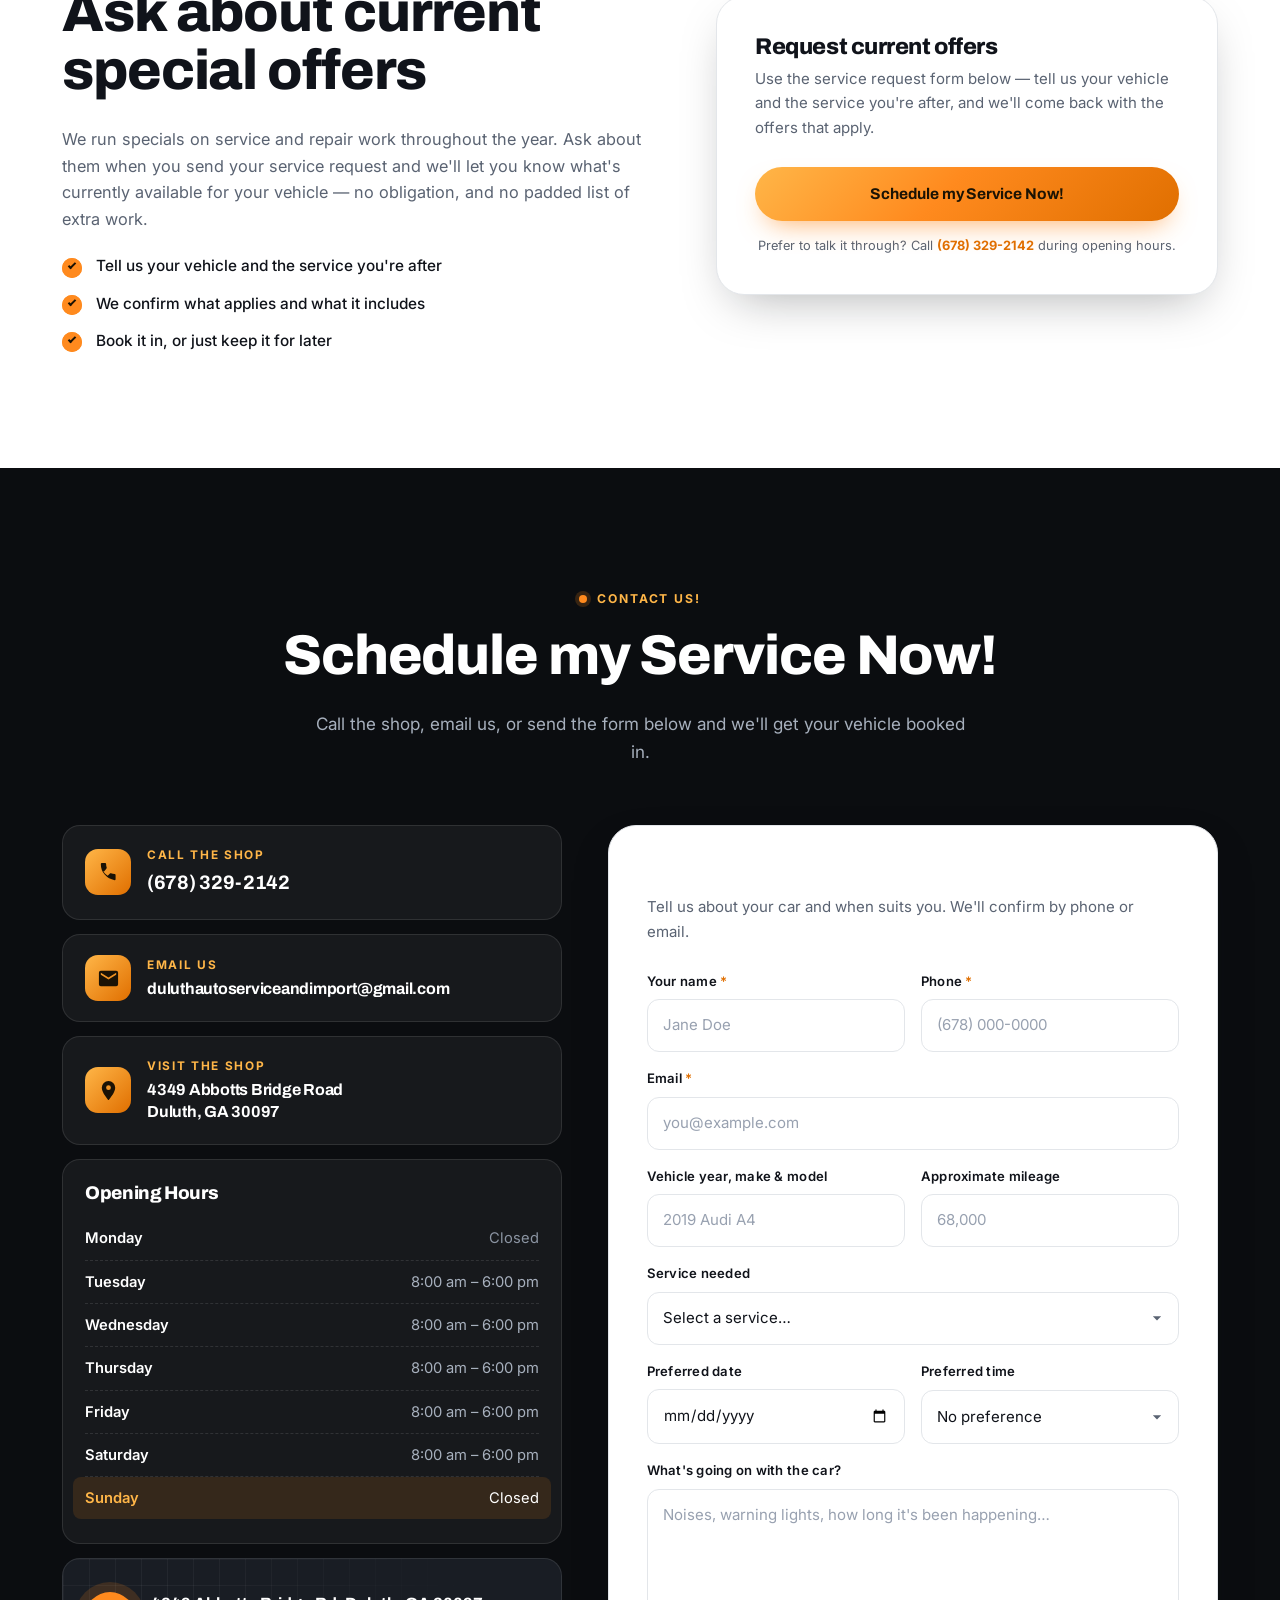
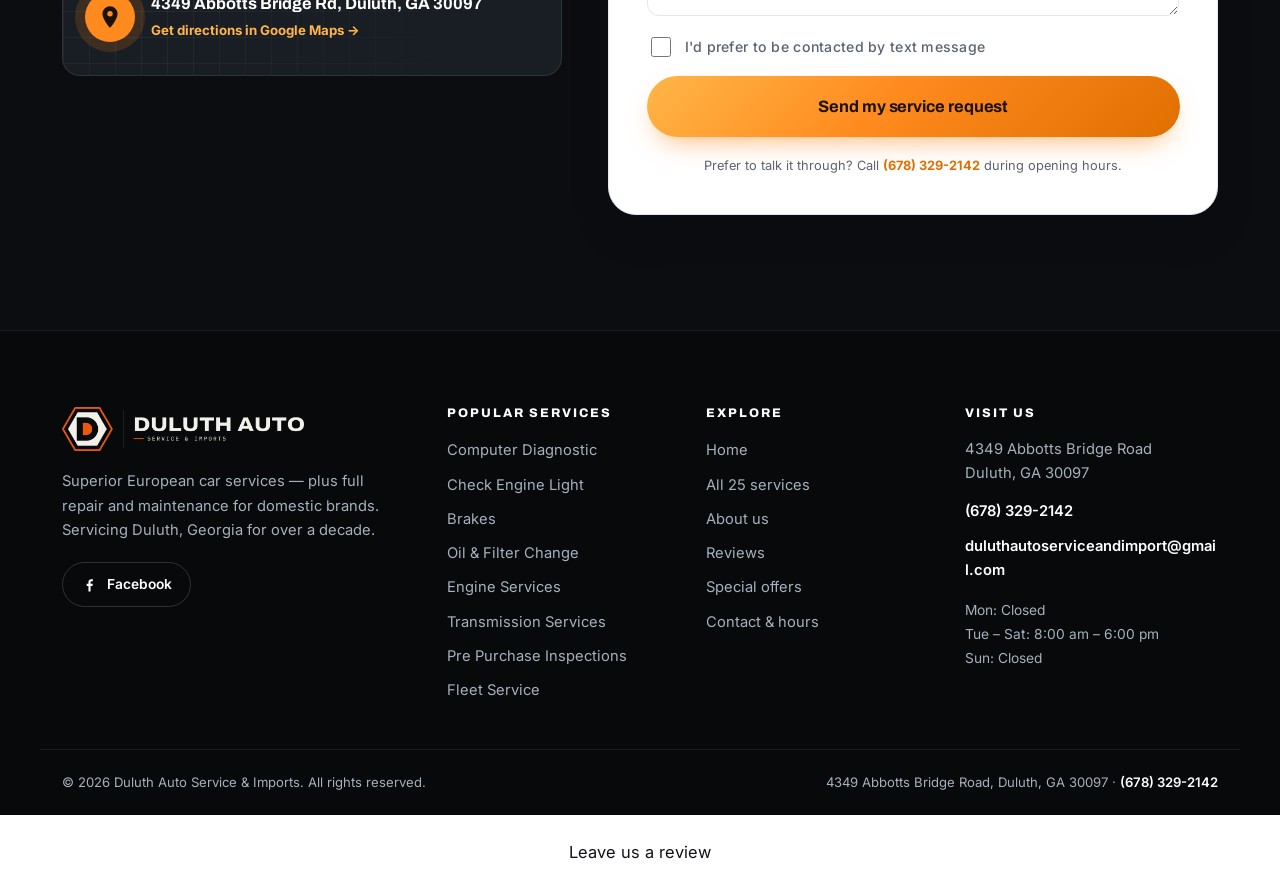
==== commit 17439619: "feat: add review page link" ====
--- a/index.html
+++ b/index.html
@@ -846,5 +846,6 @@
 <script src="https://vision.leadrai.com/widget/loader.js" data-lv-widget data-kind="chatbot" data-widget="9e484e99-b434-4cd9-9663-a370ce66f94b" async></script>
 <script defer src="https://static.cloudflareinsights.com/beacon.min.js" data-cf-beacon='{"token": "0a932598fc5b4cc9baf156d875620bd1"}'></script>
 <script defer data-lv-track src="https://vision.leadrai.com/api/forms/425c77749fe5fc020f03ada3ad5ccc97/t.js"></script>
+<p data-lv-review="1" style="text-align:center;margin:24px 0"><a href="/review">Leave us a review</a></p>
 </body>
 </html>
